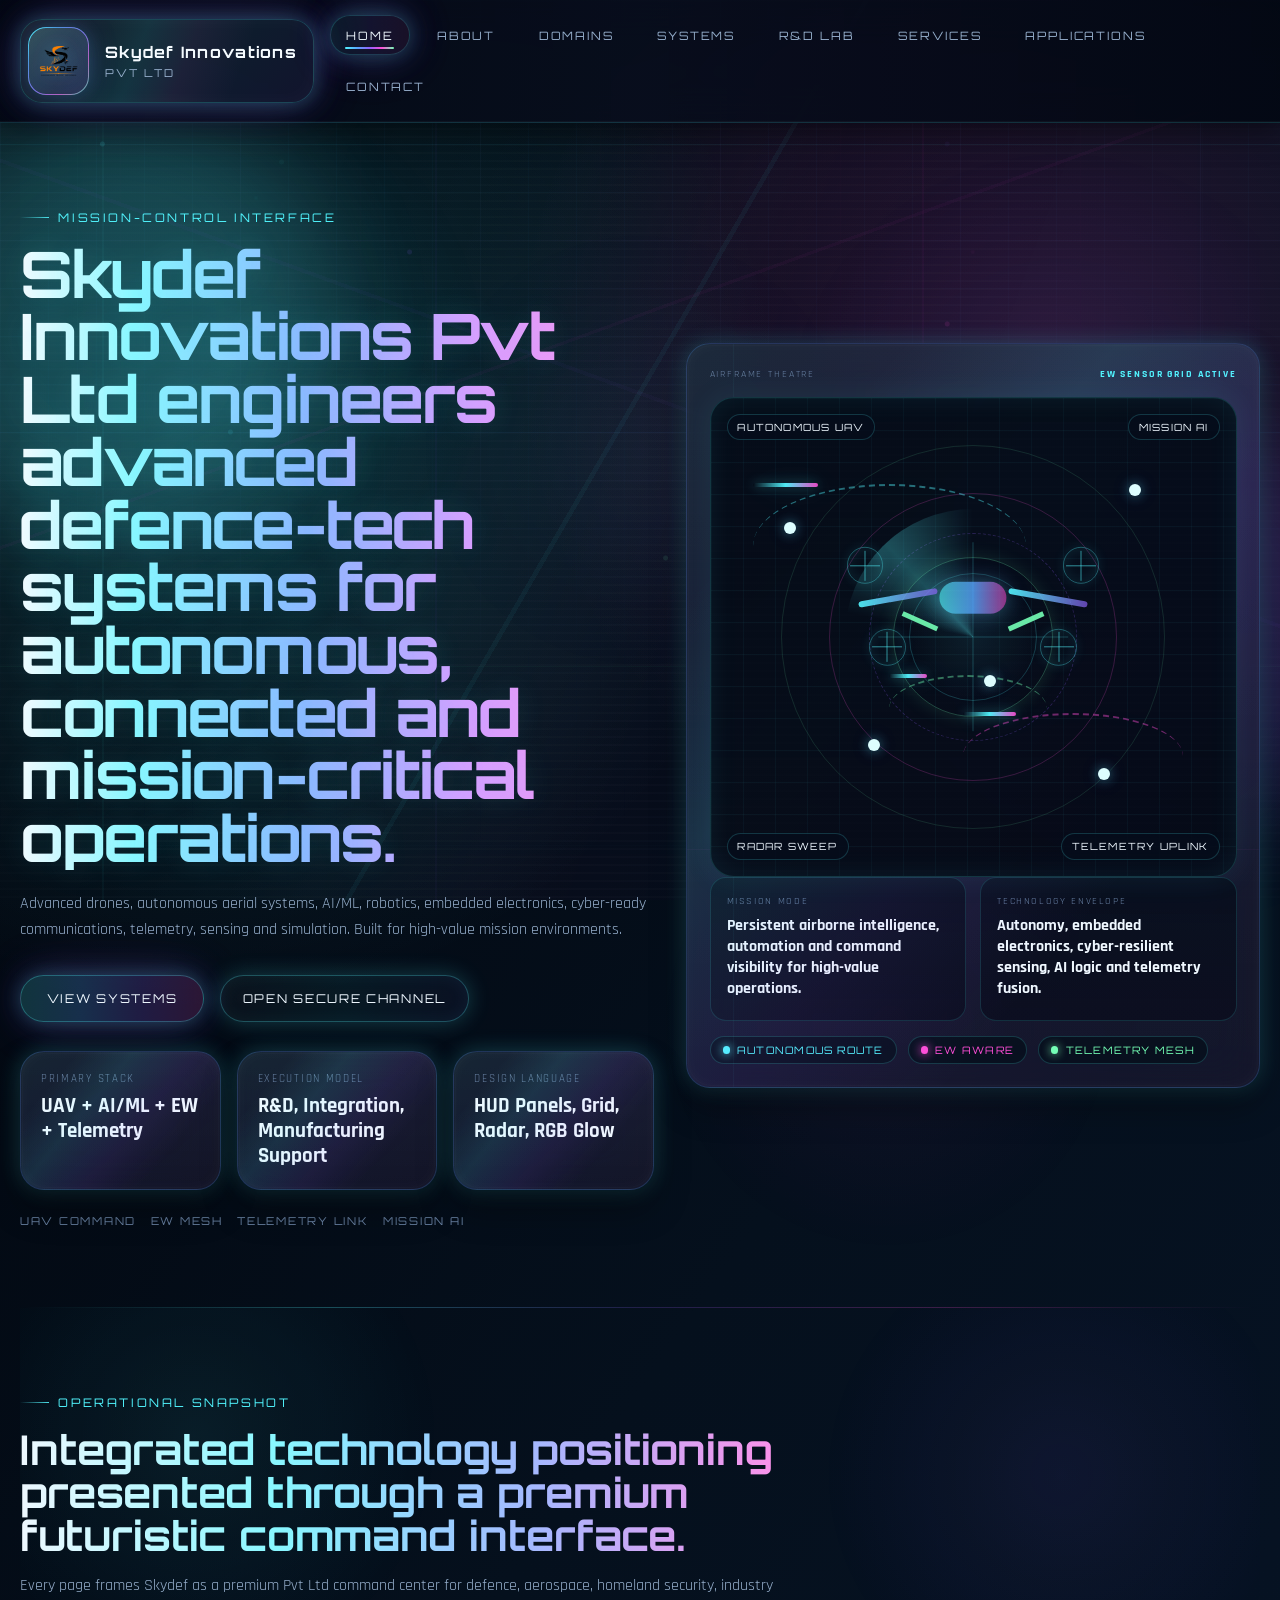
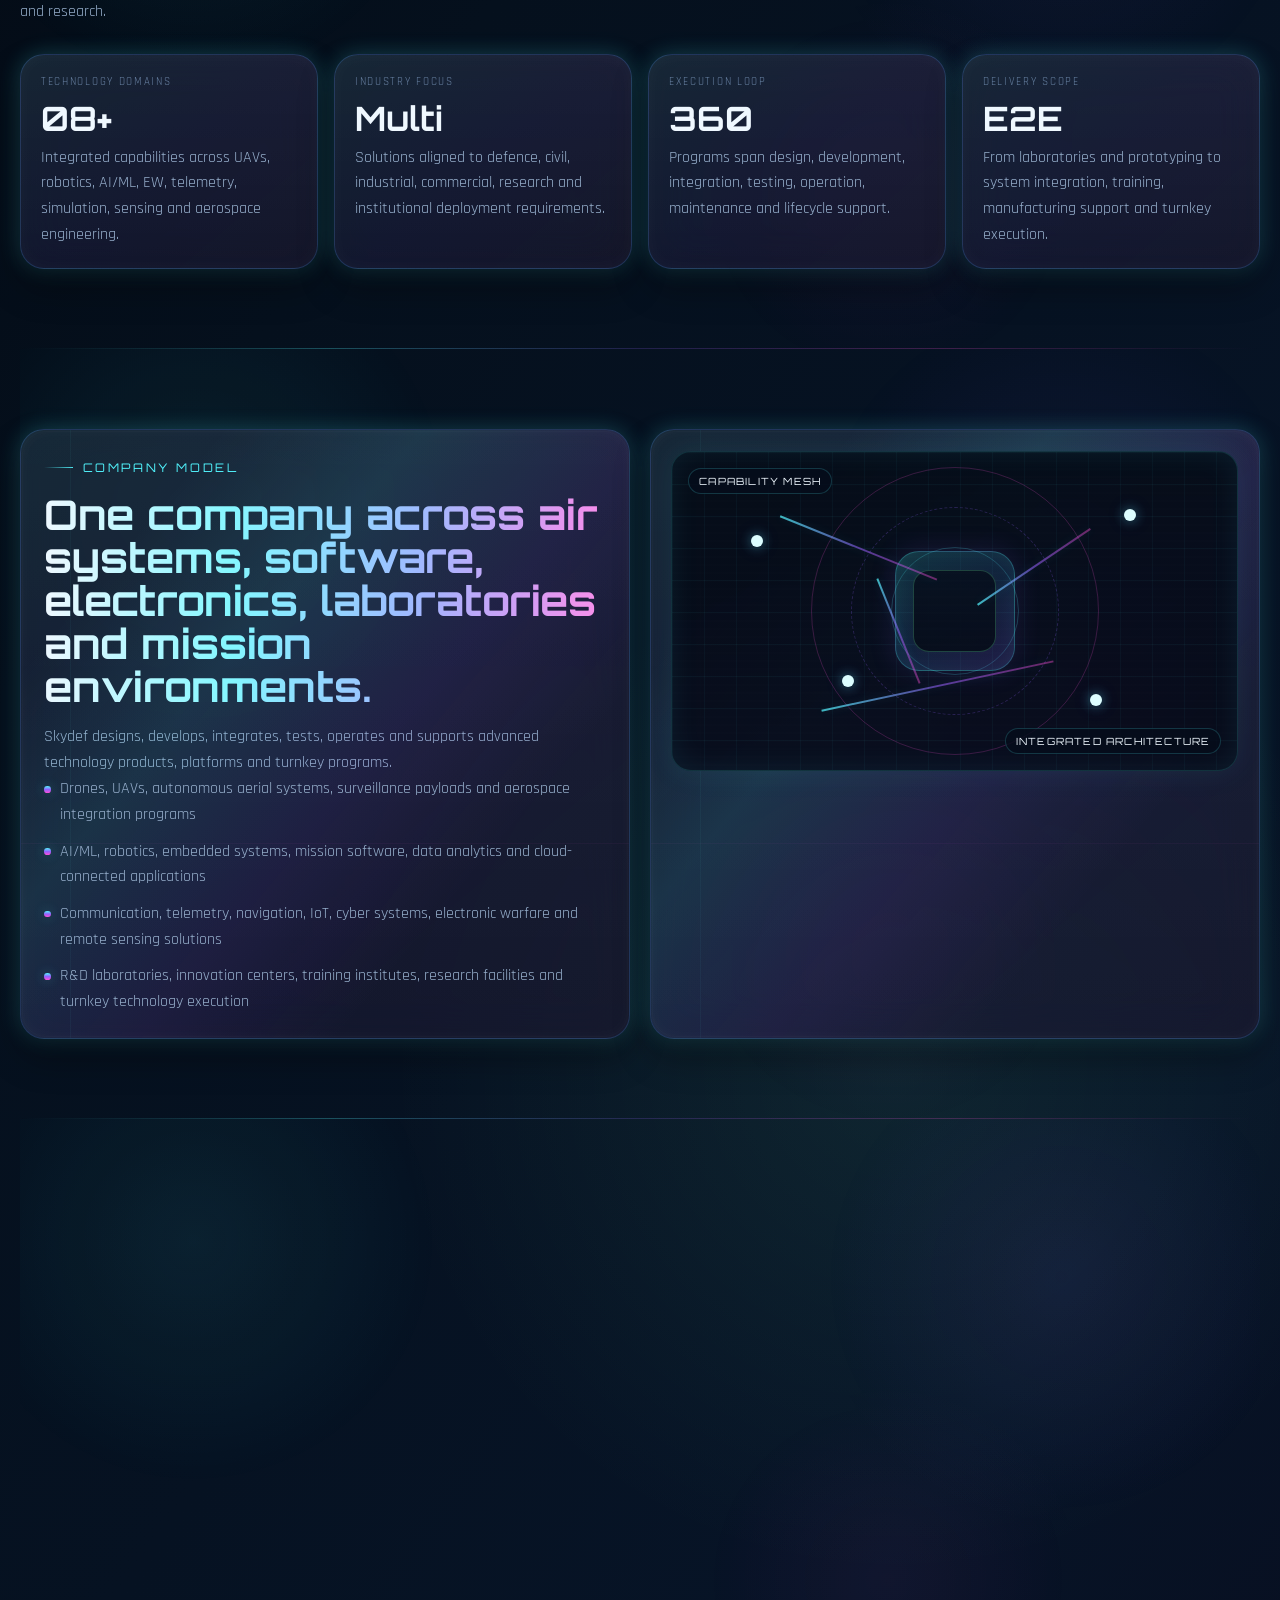
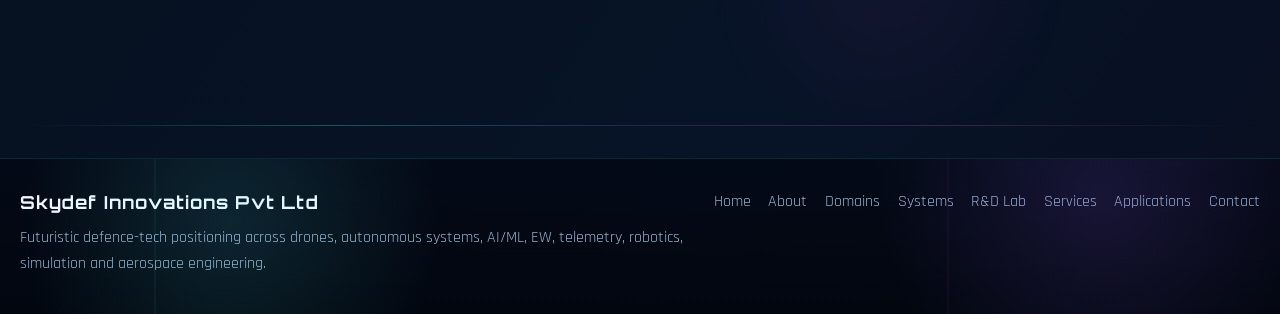
==== index.html @ beb0b312 "Initial Skydef website upload" ====
<!DOCTYPE html>
<html lang="en">
<head>
    <meta charset="UTF-8">
    <meta name="viewport" content="width=device-width, initial-scale=1.0">
    <title>Skydef Innovations Pvt Ltd | Home</title>
    <meta name="description" content="Skydef Innovations Pvt Ltd is a futuristic defence-tech company delivering drones, autonomous systems, robotics, AI/ML, surveillance, telemetry, simulation and turnkey technology solutions.">
    <link rel="preconnect" href="https://fonts.googleapis.com">
    <link rel="preconnect" href="https://fonts.gstatic.com" crossorigin>
    <link href="https://fonts.googleapis.com/css2?family=Orbitron:wght@500;700;800&family=Rajdhani:wght@400;500;600;700&display=swap" rel="stylesheet">
    <link rel="stylesheet" href="css/style.css">
</head>
<body data-page="index.html">
    <div class="page-shell">
        <div class="ambient"></div>
        <div class="grid-overlay"></div>
        <div class="circuit-overlay"></div>
        <div class="hud-overlay"></div>

        <header class="site-header">
            <nav class="navbar">
                <a href="index.html" class="brand">
                    <span class="brand-mark"><img src="assets/images/skydef-logo.png" alt="Skydef Innovations logo" class="brand-logo"></span>
                    <span class="brand-text"><strong>Skydef Innovations</strong><small>Pvt Ltd</small></span>
                </a>
                <button class="menu-toggle" id="menuToggle" aria-label="Toggle navigation"><span></span><span></span><span></span></button>
                <div class="nav-links" id="navLinks">
                    <a href="index.html">Home</a>
                    <a href="about.html">About</a>
                    <a href="domains.html">Domains</a>
                    <a href="systems.html">Systems</a>
                    <a href="rd-lab.html">R&amp;D Lab</a>
                    <a href="services.html">Services</a>
                    <a href="applications.html">Applications</a>
                    <a href="contact.html">Contact</a>
                </div>
            </nav>
        </header>

        <main>
            <section class="section hero">
                <div class="hero-copy reveal">
                    <p class="eyebrow">Mission-Control Interface</p>
                    <h1>Skydef Innovations Pvt Ltd engineers advanced defence-tech systems for autonomous, connected and mission-critical operations.</h1>
                    <p>
                        Advanced drones, autonomous aerial systems, AI/ML, robotics, embedded electronics, cyber-ready
                        communications, telemetry, sensing and simulation. Built for high-value mission environments.
                    </p>
                    <div class="hero-actions">
                        <a href="systems.html" class="btn btn-primary">View Systems</a>
                        <a href="contact.html" class="btn btn-secondary">Open Secure Channel</a>
                    </div>
                    <div class="hero-metrics">
                        <article class="glass-card metric-card reveal">
                            <span>Primary Stack</span>
                            <strong>UAV + AI/ML + EW + Telemetry</strong>
                        </article>
                        <article class="glass-card metric-card reveal">
                            <span>Execution Model</span>
                            <strong>R&amp;D, Integration, Manufacturing Support</strong>
                        </article>
                        <article class="glass-card metric-card reveal">
                            <span>Design Language</span>
                            <strong>HUD Panels, Grid, Radar, RGB Glow</strong>
                        </article>
                    </div>
                    <div class="nav-code">
                        <span>UAV Command</span>
                        <span>EW Mesh</span>
                        <span>Telemetry Link</span>
                        <span>Mission AI</span>
                    </div>
                </div>

                <div class="hero-visual reveal">
                    <div class="hero-console glass-card">
                        <div class="panel-topline">
                            <span>Airframe Theatre</span>
                            <strong data-rotate-text="UAV LINK STABLE|EW SENSOR GRID ACTIVE|AI FLIGHT MODEL LOCKED|TACTICAL TELEMETRY VERIFIED">UAV LINK STABLE</strong>
                        </div>
                        <div class="mission-stage">
                            <span class="visual-tag tag-top-left">Autonomous UAV</span>
                            <span class="visual-tag tag-top-right">Mission AI</span>
                            <span class="visual-tag tag-bottom-left">Radar Sweep</span>
                            <span class="visual-tag tag-bottom-right">Telemetry Uplink</span>
                            <div class="hud-ring ring-1"></div>
                            <div class="hud-ring ring-2"></div>
                            <div class="hud-ring ring-3"></div>
                            <div class="hud-ring ring-4"></div>
                            <div class="radar-sweep"></div>
                            <div class="crosshair"></div>
                            <div class="drone-shell">
                                <span class="drone-core"></span>
                                <span class="drone-wing left"></span>
                                <span class="drone-wing right"></span>
                                <span class="drone-tail left"></span>
                                <span class="drone-tail right"></span>
                                <span class="drone-prop p1"></span>
                                <span class="drone-prop p2"></span>
                                <span class="drone-prop p3"></span>
                                <span class="drone-prop p4"></span>
                            </div>
                            <div class="flight-path path-a"></div>
                            <div class="flight-path path-b"></div>
                            <div class="flight-path path-c"></div>
                            <span class="flight-node node-a"></span>
                            <span class="flight-node node-b"></span>
                            <span class="flight-node node-c"></span>
                            <span class="flight-node node-d"></span>
                            <span class="flight-node node-e"></span>
                        </div>
                        <div class="hero-status-grid">
                            <div class="data-grid two-col">
                                <div class="data-block">
                                    <span>Mission Mode</span>
                                    <strong>Persistent airborne intelligence, automation and command visibility for high-value operations.</strong>
                                </div>
                                <div class="data-block">
                                    <span>Technology Envelope</span>
                                    <strong>Autonomy, embedded electronics, cyber-resilient sensing, AI logic and telemetry fusion.</strong>
                                </div>
                            </div>
                            <div class="chip-row">
                                <span class="status-chip cyan">Autonomous route</span>
                                <span class="status-chip magenta">EW aware</span>
                                <span class="status-chip green">Telemetry mesh</span>
                            </div>
                        </div>
                    </div>
                </div>
            </section>

            <section class="section">
                <div class="section-heading reveal">
                    <p class="section-kicker">Operational Snapshot</p>
                    <h2>Integrated technology positioning presented through a premium futuristic command interface.</h2>
                    <p>Every page frames Skydef as a premium Pvt Ltd command center for defence, aerospace, homeland security, industry and research.</p>
                </div>
                <div class="stats-grid">
                    <article class="stat-panel reveal">
                        <span class="stat-label">Technology Domains</span>
                        <strong class="stat-number">08+</strong>
                        <p>Integrated capabilities across UAVs, robotics, AI/ML, EW, telemetry, simulation, sensing and aerospace engineering.</p>
                    </article>
                    <article class="stat-panel reveal">
                        <span class="stat-label">Industry Focus</span>
                        <strong class="stat-number">Multi</strong>
                        <p>Solutions aligned to defence, civil, industrial, commercial, research and institutional deployment requirements.</p>
                    </article>
                    <article class="stat-panel reveal">
                        <span class="stat-label">Execution Loop</span>
                        <strong class="stat-number">360</strong>
                        <p>Programs span design, development, integration, testing, operation, maintenance and lifecycle support.</p>
                    </article>
                    <article class="stat-panel reveal">
                        <span class="stat-label">Delivery Scope</span>
                        <strong class="stat-number">E2E</strong>
                        <p>From laboratories and prototyping to system integration, training, manufacturing support and turnkey execution.</p>
                    </article>
                </div>
            </section>

            <section class="section">
                <div class="section-split">
                    <article class="glass-card card-pad reveal">
                        <p class="section-kicker">Company Model</p>
                        <h2>One company across air systems, software, electronics, laboratories and mission environments.</h2>
                        <p>Skydef designs, develops, integrates, tests, operates and supports advanced technology products, platforms and turnkey programs.</p>
                        <ul class="list">
                            <li>Drones, UAVs, autonomous aerial systems, surveillance payloads and aerospace integration programs</li>
                            <li>AI/ML, robotics, embedded systems, mission software, data analytics and cloud-connected applications</li>
                            <li>Communication, telemetry, navigation, IoT, cyber systems, electronic warfare and remote sensing solutions</li>
                            <li>R&amp;D laboratories, innovation centers, training institutes, research facilities and turnkey technology execution</li>
                        </ul>
                    </article>
                    <article class="visual-panel reveal">
                        <div class="visual-frame about-stage">
                            <span class="visual-tag tag-top-left">Capability Mesh</span>
                            <span class="visual-tag tag-bottom-right">Integrated Architecture</span>
                            <div class="about-network capability-rings">
                                <div class="hud-ring ring-1"></div>
                                <div class="hud-ring ring-2"></div>
                                <div class="hud-ring ring-3"></div>
                                <div class="center-core"></div>
                                <span class="diagram-node node-a"></span>
                                <span class="diagram-node node-b"></span>
                                <span class="diagram-node node-c"></span>
                                <span class="diagram-node node-d"></span>
                                <div class="diagram-line line-a"></div>
                                <div class="diagram-line line-b"></div>
                                <div class="diagram-line line-c"></div>
                                <div class="diagram-line line-d"></div>
                            </div>
                        </div>
                    </article>
                </div>
            </section>

            <section class="section">
                <div class="section-heading reveal">
                    <p class="section-kicker">Fast Access</p>
                    <h2>Navigate the Skydef capability stack.</h2>
                </div>
                <div class="panel-grid four-col">
                    <article class="glass-card mini-panel reveal">
                        <div class="domain-icon"></div>
                        <span class="card-kicker">01</span>
                        <h3>About</h3>
                        <p>Corporate profile, mission architecture and business scope.</p>
                        <a href="about.html" class="btn btn-ghost">Open Page</a>
                    </article>
                    <article class="glass-card mini-panel reveal">
                        <div class="domain-icon"></div>
                        <span class="card-kicker">02</span>
                        <h3>Domains</h3>
                        <p>Technology sectors across UAVs, AI/ML, EW, telemetry, sensing and simulation.</p>
                        <a href="domains.html" class="btn btn-ghost">Open Page</a>
                    </article>
                    <article class="glass-card mini-panel reveal">
                        <div class="domain-icon"></div>
                        <span class="card-kicker">03</span>
                        <h3>Systems</h3>
                        <p>Integrated systems spanning UAVs, autonomy, EW, simulation and communications.</p>
                        <a href="systems.html" class="btn btn-ghost">Open Page</a>
                    </article>
                    <article class="glass-card mini-panel reveal">
                        <div class="domain-icon"></div>
                        <span class="card-kicker">04</span>
                        <h3>Contact</h3>
                        <p>Professional contact channel for programs, partnerships and technical enquiries.</p>
                        <a href="contact.html" class="btn btn-ghost">Open Page</a>
                    </article>
                </div>
            </section>
        </main>

        <footer class="site-footer">
            <div class="footer-shell">
                <div>
                    <h3>Skydef Innovations Pvt Ltd</h3>
                    <p>Futuristic defence-tech positioning across drones, autonomous systems, AI/ML, EW, telemetry, robotics, simulation and aerospace engineering.</p>
                </div>
                <div class="footer-links">
                    <a href="index.html">Home</a>
                    <a href="about.html">About</a>
                    <a href="domains.html">Domains</a>
                    <a href="systems.html">Systems</a>
                    <a href="rd-lab.html">R&amp;D Lab</a>
                    <a href="services.html">Services</a>
                    <a href="applications.html">Applications</a>
                    <a href="contact.html">Contact</a>
                </div>
            </div>
        </footer>
    </div>
    <script src="js/script.js"></script>
</body>
</html>
---- css/style.css ----
:root {
    --bg-0: #02050d;
    --bg-1: #07111f;
    --bg-2: #0d1630;
    --panel: rgba(8, 16, 31, 0.68);
    --panel-strong: rgba(5, 11, 24, 0.84);
    --panel-glass: rgba(14, 26, 48, 0.5);
    --line: rgba(93, 178, 255, 0.2);
    --line-strong: rgba(93, 178, 255, 0.4);
    --text: #eff8ff;
    --text-soft: #96afcc;
    --text-dim: #6881a2;
    --cyan: #52f6ff;
    --blue: #58a6ff;
    --purple: #9362ff;
    --magenta: #ff4fd8;
    --green: #74ffb6;
    --warning: #d7ff6f;
    --glow-cyan: 0 0 22px rgba(82, 246, 255, 0.22);
    --glow-magenta: 0 0 22px rgba(255, 79, 216, 0.18);
    --glow-rgb: 0 0 18px rgba(82, 246, 255, 0.18), 0 0 34px rgba(88, 166, 255, 0.14), 0 0 46px rgba(147, 98, 255, 0.12), 0 0 62px rgba(255, 79, 216, 0.1);
    --radius-xl: 32px;
    --radius-lg: 24px;
    --radius-md: 18px;
    --radius-sm: 12px;
    --container: 1240px;
}

* {
    box-sizing: border-box;
    margin: 0;
    padding: 0;
}

html {
    scroll-behavior: smooth;
}

body {
    min-height: 100vh;
    overflow-x: hidden;
    color: var(--text);
    font-family: "Rajdhani", sans-serif;
    background:
        radial-gradient(circle at 15% 12%, rgba(82, 246, 255, 0.16), transparent 18%),
        radial-gradient(circle at 82% 10%, rgba(255, 79, 216, 0.14), transparent 16%),
        radial-gradient(circle at 70% 76%, rgba(116, 255, 182, 0.08), transparent 18%),
        linear-gradient(125deg, #01040b 0%, #05101d 24%, #071427 46%, #090a1b 63%, #061120 80%, #01040b 100%);
    background-size: 100% 100%, 100% 100%, 100% 100%, 180% 180%;
    animation: bodyShift 22s ease-in-out infinite;
    opacity: 0;
    transition: opacity 0.6s ease, filter 0.45s ease;
}

body.page-ready {
    opacity: 1;
}

body.page-leaving {
    opacity: 0;
    filter: saturate(1.2) blur(2px);
}

body::before,
body::after {
    content: "";
    position: fixed;
    inset: 0;
    pointer-events: none;
}

body::before {
    z-index: -4;
    opacity: 0.34;
    background:
        linear-gradient(rgba(84, 178, 255, 0.12) 1px, transparent 1px),
        linear-gradient(90deg, rgba(84, 178, 255, 0.12) 1px, transparent 1px),
        linear-gradient(rgba(255, 79, 216, 0.05) 1px, transparent 1px),
        linear-gradient(90deg, rgba(255, 79, 216, 0.05) 1px, transparent 1px);
    background-size: 48px 48px, 48px 48px, 120px 120px, 120px 120px;
    mask-image: linear-gradient(180deg, rgba(0, 0, 0, 0.9), transparent 100%);
    animation: gridDrift 18s linear infinite;
}

body::after {
    z-index: -3;
    opacity: 0.45;
    background:
        repeating-linear-gradient(180deg, rgba(255, 255, 255, 0.03) 0 2px, transparent 2px 8px),
        linear-gradient(110deg, transparent 22%, rgba(82, 246, 255, 0.06) 40%, transparent 56%),
        linear-gradient(290deg, transparent 26%, rgba(255, 79, 216, 0.06) 50%, transparent 66%);
    animation: scanlineDrift 10s linear infinite, shimmerSweep 14s linear infinite;
}

img {
    display: block;
    max-width: 100%;
}

a {
    color: inherit;
    text-decoration: none;
}

ul {
    list-style: none;
}

.page-shell {
    position: relative;
    isolation: isolate;
}

.ambient,
.grid-overlay,
.circuit-overlay,
.hud-overlay,
.particle-field,
.page-transition,
.cinematic-loader {
    position: fixed;
    inset: 0;
    pointer-events: none;
}

.ambient {
    z-index: -2;
}

.ambient::before,
.ambient::after {
    content: "";
    position: absolute;
    border-radius: 50%;
    filter: blur(52px);
    opacity: 0.24;
}

.ambient::before {
    width: 28rem;
    height: 28rem;
    left: -7rem;
    top: 6rem;
    background: rgba(82, 246, 255, 0.7);
    animation: floatOrb 12s ease-in-out infinite;
}

.ambient::after {
    width: 26rem;
    height: 26rem;
    right: -6rem;
    bottom: 4rem;
    background: rgba(147, 98, 255, 0.65);
    animation: floatOrb 14s ease-in-out infinite reverse;
}

.grid-overlay {
    z-index: -1;
    opacity: 0.22;
    background:
        radial-gradient(circle at 22% 18%, rgba(82, 246, 255, 0.2) 0 2px, transparent 3px),
        radial-gradient(circle at 74% 16%, rgba(147, 98, 255, 0.24) 0 2px, transparent 3px),
        radial-gradient(circle at 56% 68%, rgba(116, 255, 182, 0.16) 0 2px, transparent 3px);
}

.circuit-overlay {
    z-index: -1;
    opacity: 0.48;
    background:
        linear-gradient(90deg, transparent 0 8%, rgba(82, 246, 255, 0.08) 8% 8.15%, transparent 8.15% 100%),
        linear-gradient(90deg, transparent 0 34%, rgba(147, 98, 255, 0.08) 34% 34.15%, transparent 34.15% 100%),
        linear-gradient(90deg, transparent 0 72%, rgba(255, 79, 216, 0.08) 72% 72.15%, transparent 72.15% 100%),
        linear-gradient(180deg, transparent 0 16%, rgba(82, 246, 255, 0.08) 16% 16.15%, transparent 16.15% 100%),
        linear-gradient(180deg, transparent 0 48%, rgba(88, 166, 255, 0.08) 48% 48.15%, transparent 48.15% 100%),
        linear-gradient(180deg, transparent 0 74%, rgba(116, 255, 182, 0.08) 74% 74.15%, transparent 74.15% 100%);
}

.circuit-overlay::before,
.circuit-overlay::after {
    content: "";
    position: absolute;
    inset: 0;
}

.circuit-overlay::before {
    background:
        radial-gradient(circle at 8% 16%, rgba(82, 246, 255, 0.28) 0 2px, transparent 3px),
        radial-gradient(circle at 18% 48%, rgba(82, 246, 255, 0.22) 0 2px, transparent 3px),
        radial-gradient(circle at 32% 28%, rgba(147, 98, 255, 0.24) 0 2px, transparent 3px),
        radial-gradient(circle at 52% 62%, rgba(116, 255, 182, 0.2) 0 2px, transparent 3px),
        radial-gradient(circle at 74% 36%, rgba(255, 79, 216, 0.24) 0 2px, transparent 3px),
        radial-gradient(circle at 84% 68%, rgba(82, 246, 255, 0.2) 0 2px, transparent 3px);
    animation: pcbPulse 8s ease-in-out infinite;
}

.circuit-overlay::after {
    background:
        linear-gradient(120deg, transparent 0 48%, rgba(82, 246, 255, 0.1) 48% 48.3%, transparent 48.3% 100%),
        linear-gradient(20deg, transparent 0 54%, rgba(147, 98, 255, 0.08) 54% 54.3%, transparent 54.3% 100%),
        linear-gradient(160deg, transparent 0 40%, rgba(255, 79, 216, 0.08) 40% 40.25%, transparent 40.25% 100%);
    animation: pcbSweep 16s linear infinite;
}

.hud-overlay {
    z-index: -1;
    opacity: 0.26;
    background:
        radial-gradient(circle at center, rgba(82, 246, 255, 0.08), transparent 20%),
        radial-gradient(circle at center, rgba(147, 98, 255, 0.07), transparent 34%);
}

.hud-overlay::before,
.hud-overlay::after {
    content: "";
    position: absolute;
    inset: 0;
}

.hud-overlay::before {
    background:
        radial-gradient(circle at 20% 22%, rgba(82, 246, 255, 0.12) 0 1px, transparent 3px),
        radial-gradient(circle at 76% 28%, rgba(255, 79, 216, 0.14) 0 1px, transparent 3px),
        radial-gradient(circle at 58% 78%, rgba(116, 255, 182, 0.12) 0 1px, transparent 3px);
    animation: hudFloat 14s ease-in-out infinite;
}

.hud-overlay::after {
    inset: 6%;
    border: 1px solid rgba(82, 246, 255, 0.06);
    border-radius: 40px;
    box-shadow: inset 0 0 40px rgba(82, 246, 255, 0.04), 0 0 60px rgba(82, 246, 255, 0.04);
    animation: hudPulse 8s ease-in-out infinite;
}

.particle-field {
    z-index: -1;
    overflow: hidden;
}

.particle-field span {
    position: absolute;
    left: var(--x);
    bottom: -6vh;
    width: var(--size);
    height: var(--size);
    border-radius: 50%;
    background: radial-gradient(circle, rgba(239, 248, 255, 0.95), rgba(82, 246, 255, 0.75) 50%, rgba(82, 246, 255, 0));
    box-shadow: 0 0 14px rgba(82, 246, 255, 0.2), 0 0 24px rgba(147, 98, 255, 0.14);
    opacity: 0.5;
    animation: particleRise var(--duration) linear infinite;
    animation-delay: var(--delay);
}

.page-transition {
    z-index: 110;
    opacity: 0;
    background:
        radial-gradient(circle at center, rgba(82, 246, 255, 0.14), transparent 18%),
        linear-gradient(135deg, rgba(1, 4, 11, 0.1), rgba(4, 12, 24, 0.1));
    transition: opacity 0.45s ease;
}

body.page-leaving .page-transition {
    opacity: 1;
}

.cinematic-loader {
    z-index: 120;
    display: grid;
    place-items: center;
    background:
        radial-gradient(circle at center, rgba(82, 246, 255, 0.09), transparent 18%),
        linear-gradient(180deg, rgba(1, 4, 11, 0.98), rgba(3, 8, 19, 0.98));
    transition: opacity 0.7s ease, visibility 0.7s ease;
}

.loader-hidden {
    opacity: 0;
    visibility: hidden;
}

.loader-core {
    position: relative;
    display: grid;
    gap: 1rem;
    width: min(92vw, 34rem);
    padding: 2.4rem;
    text-align: center;
    border: 1px solid rgba(82, 246, 255, 0.18);
    border-radius: 28px;
    background:
        linear-gradient(180deg, rgba(255, 255, 255, 0.05), rgba(255, 255, 255, 0.015)),
        linear-gradient(135deg, rgba(82, 246, 255, 0.08), rgba(147, 98, 255, 0.08), rgba(255, 79, 216, 0.06)),
        rgba(7, 14, 28, 0.9);
    box-shadow: 0 20px 60px rgba(0, 0, 0, 0.55), var(--glow-rgb);
    overflow: hidden;
}

.loader-core::before {
    content: "";
    position: absolute;
    inset: 0;
    background:
        repeating-linear-gradient(180deg, rgba(255, 255, 255, 0.03) 0 2px, transparent 2px 7px),
        linear-gradient(110deg, transparent 22%, rgba(82, 246, 255, 0.12) 44%, transparent 66%);
    animation: loaderSweep 3s linear infinite;
}

.loader-rings {
    position: relative;
    width: 11rem;
    height: 11rem;
    margin: 0 auto;
}

.loader-rings span {
    position: absolute;
    inset: 50%;
    border-radius: 50%;
    border: 1px solid rgba(82, 246, 255, 0.24);
    transform: translate(-50%, -50%);
}

.loader-rings span:nth-child(1) {
    width: 4rem;
    height: 4rem;
    box-shadow: 0 0 20px rgba(82, 246, 255, 0.22);
    animation: pulseScale 2.8s ease-in-out infinite;
}

.loader-rings span:nth-child(2) {
    width: 7rem;
    height: 7rem;
    border-style: dashed;
    border-color: rgba(147, 98, 255, 0.26);
    animation: spinLoader 6s linear infinite;
}

.loader-rings span:nth-child(3) {
    width: 10rem;
    height: 10rem;
    border-color: rgba(255, 79, 216, 0.24);
    animation: spinLoaderReverse 9s linear infinite;
}

.loader-drone-path {
    height: 2px;
    width: 100%;
    border-radius: 999px;
    background:
        linear-gradient(90deg, rgba(82, 246, 255, 0), rgba(82, 246, 255, 0.85), rgba(147, 98, 255, 0.85), rgba(255, 79, 216, 0.85), rgba(82, 246, 255, 0));
    background-size: 220% 100%;
    box-shadow: 0 0 14px rgba(82, 246, 255, 0.2);
    animation: loaderPath 2.4s linear infinite;
}

.loader-label {
    color: var(--text-dim);
    font-size: 0.82rem;
    letter-spacing: 0.24em;
    text-transform: uppercase;
}

.loader-title {
    font-family: "Orbitron", sans-serif;
    font-size: clamp(1.4rem, 3vw, 2.2rem);
    letter-spacing: 0.08em;
    text-transform: uppercase;
    color: #f5fbff;
    text-shadow: 0 0 18px rgba(82, 246, 255, 0.14);
}

.loader-status {
    display: flex;
    justify-content: center;
    flex-wrap: wrap;
    gap: 0.7rem;
}

.loader-status span {
    padding: 0.45rem 0.7rem;
    border-radius: 999px;
    border: 1px solid rgba(82, 246, 255, 0.16);
    background: rgba(6, 14, 27, 0.7);
    color: var(--text-soft);
    font-family: "Orbitron", sans-serif;
    font-size: 0.62rem;
    letter-spacing: 0.14em;
}

.site-header {
    position: sticky;
    top: 0;
    z-index: 50;
    border-bottom: 1px solid rgba(82, 246, 255, 0.16);
    backdrop-filter: blur(22px) saturate(1.15);
    background:
        linear-gradient(90deg, rgba(3, 8, 19, 0.92), rgba(8, 13, 28, 0.88), rgba(3, 8, 19, 0.92));
    box-shadow: 0 10px 28px rgba(0, 0, 0, 0.38), inset 0 -1px 0 rgba(255, 255, 255, 0.03);
}

.navbar,
.section,
.footer-shell {
    width: min(calc(100% - 2rem), var(--container));
    margin: 0 auto;
}

.navbar {
    display: flex;
    align-items: center;
    justify-content: space-between;
    gap: 1rem;
    padding: 0.95rem 0;
}

.brand {
    display: inline-flex;
    align-items: center;
    gap: 1rem;
    padding: 0.45rem 1rem 0.45rem 0.45rem;
    border-radius: 22px;
    border: 1px solid rgba(82, 246, 255, 0.2);
    background:
        linear-gradient(135deg, rgba(255, 255, 255, 0.06), rgba(82, 246, 255, 0.08), rgba(147, 98, 255, 0.08)),
        rgba(7, 16, 31, 0.72);
    box-shadow: inset 0 0 22px rgba(255, 255, 255, 0.03), var(--glow-rgb);
    position: relative;
    overflow: hidden;
}

.brand::before {
    content: "";
    position: absolute;
    inset: 0;
    background: linear-gradient(110deg, transparent 18%, rgba(82, 246, 255, 0.12) 40%, rgba(255, 79, 216, 0.08) 56%, transparent 74%);
    opacity: 0.8;
}

.brand-mark {
    width: 4.25rem;
    height: 4.25rem;
    padding: 0.42rem;
    border-radius: 18px;
    border: 1px solid rgba(82, 246, 255, 0.35);
    background:
        linear-gradient(145deg, rgba(255, 255, 255, 0.1), rgba(255, 255, 255, 0.02)),
        linear-gradient(135deg, rgba(82, 246, 255, 0.16), rgba(88, 166, 255, 0.16), rgba(147, 98, 255, 0.16));
    box-shadow: 0 0 18px rgba(82, 246, 255, 0.18), 0 0 32px rgba(147, 98, 255, 0.16);
    position: relative;
    z-index: 1;
}

.brand-mark::before {
    content: "";
    position: absolute;
    inset: -1px;
    border-radius: inherit;
    padding: 1px;
    background: linear-gradient(130deg, rgba(82, 246, 255, 0.95), rgba(88, 166, 255, 0.7), rgba(147, 98, 255, 0.8), rgba(255, 79, 216, 0.62), rgba(116, 255, 182, 0.52));
    -webkit-mask: linear-gradient(#fff 0 0) content-box, linear-gradient(#fff 0 0);
    -webkit-mask-composite: xor;
    mask-composite: exclude;
    animation: hueSpin 6s linear infinite;
}

.brand-logo {
    width: 100%;
    height: 100%;
    object-fit: contain;
    position: relative;
    z-index: 1;
    filter:
        brightness(1.4)
        contrast(1.25)
        saturate(1.1)
        drop-shadow(0 0 8px rgba(82, 246, 255, 0.3))
        drop-shadow(0 0 16px rgba(147, 98, 255, 0.18));
}

.brand-text {
    display: flex;
    flex-direction: column;
    gap: 0.22rem;
    position: relative;
    z-index: 1;
}

.brand-text strong,
.brand-text small,
.eyebrow,
.section-kicker,
.nav-links a,
.nav-code,
.btn,
h1,
h2,
h3,
.panel-label,
.stat-number,
.form-label {
    font-family: "Orbitron", sans-serif;
}

.brand-text strong {
    font-size: 0.98rem;
    letter-spacing: 0.08em;
    color: #f5fbff;
    white-space: nowrap;
}

.brand-text small {
    color: var(--text-soft);
    font-size: 0.68rem;
    text-transform: uppercase;
    letter-spacing: 0.18em;
}

.nav-links {
    display: flex;
    align-items: center;
    gap: 0.7rem;
    flex-wrap: wrap;
}

.nav-links a {
    position: relative;
    padding: 0.72rem 0.95rem;
    border-radius: 999px;
    color: var(--text-soft);
    font-size: 0.72rem;
    text-transform: uppercase;
    letter-spacing: 0.16em;
    border: 1px solid transparent;
    background: transparent;
    transition: 0.25s ease;
}

.nav-links a:hover,
.nav-links a.active {
    color: var(--text);
    border-color: rgba(82, 246, 255, 0.18);
    background: linear-gradient(90deg, rgba(82, 246, 255, 0.08), rgba(147, 98, 255, 0.1), rgba(255, 79, 216, 0.08));
    box-shadow: var(--glow-rgb);
}

.nav-links a::after {
    content: "";
    position: absolute;
    left: 0.9rem;
    right: 0.9rem;
    bottom: 0.34rem;
    height: 2px;
    border-radius: 999px;
    background: linear-gradient(90deg, var(--cyan), var(--blue), var(--purple), var(--magenta), var(--green));
    transform: scaleX(0);
    transition: transform 0.25s ease;
}

.nav-links a:hover::after,
.nav-links a.active::after {
    transform: scaleX(1);
}

.menu-toggle {
    display: none;
    width: 3rem;
    height: 3rem;
    border: 1px solid rgba(82, 246, 255, 0.2);
    border-radius: 14px;
    background: rgba(5, 12, 24, 0.9);
    cursor: pointer;
}

.menu-toggle span {
    display: block;
    width: 1.3rem;
    height: 2px;
    margin: 0.3rem auto;
    background: var(--text);
}

main {
    position: relative;
}

.section {
    position: relative;
    padding: 5rem 0;
}

.section::before {
    content: "";
    position: absolute;
    inset: 0;
    pointer-events: none;
    background:
        radial-gradient(circle at 14% 20%, rgba(82, 246, 255, 0.08), transparent 22%),
        radial-gradient(circle at 84% 26%, rgba(147, 98, 255, 0.08), transparent 22%),
        radial-gradient(circle at 70% 76%, rgba(255, 79, 216, 0.05), transparent 20%);
    opacity: 0.9;
}

.section::after {
    content: "";
    position: absolute;
    left: 0;
    right: 0;
    bottom: 0;
    height: 1px;
    background: linear-gradient(90deg, transparent, rgba(82, 246, 255, 0.28), rgba(147, 98, 255, 0.2), rgba(255, 79, 216, 0.22), transparent);
}

.section-heading {
    margin-bottom: 1.8rem;
    max-width: 48rem;
}

.section-kicker,
.eyebrow {
    display: inline-flex;
    align-items: center;
    gap: 0.6rem;
    margin-bottom: 1rem;
    color: var(--cyan);
    font-size: 0.74rem;
    text-transform: uppercase;
    letter-spacing: 0.22em;
}

.section-kicker::before,
.eyebrow::before {
    content: "";
    width: 1.8rem;
    height: 1px;
    background: linear-gradient(90deg, rgba(82, 246, 255, 0), rgba(82, 246, 255, 0.9));
}

h1 {
    font-size: clamp(3rem, 5vw, 5.6rem);
    line-height: 0.98;
    letter-spacing: -0.03em;
    margin-bottom: 1.3rem;
    background: linear-gradient(90deg, #f6fbff 0%, #8bf7ff 18%, #8eb7ff 45%, #db9cff 72%, #ff93eb 100%);
    -webkit-background-clip: text;
    background-clip: text;
    color: transparent;
    text-shadow: 0 0 30px rgba(82, 246, 255, 0.12);
}

h2 {
    font-size: clamp(2rem, 3.2vw, 3.15rem);
    line-height: 1.05;
    margin-bottom: 1rem;
    background: linear-gradient(90deg, #eef8ff, #88f7ff, #a4b9ff, #ff90e9);
    -webkit-background-clip: text;
    background-clip: text;
    color: transparent;
}

h3 {
    font-size: 1.12rem;
    letter-spacing: 0.06em;
    margin-bottom: 0.8rem;
}

p {
    color: var(--text-soft);
    font-size: 1rem;
    line-height: 1.62;
}

.hero {
    min-height: calc(100vh - 80px);
    display: grid;
    grid-template-columns: 1.05fr 0.95fr;
    gap: 2rem;
    align-items: center;
}

.hero-page {
    min-height: auto;
    padding-top: 4.5rem;
    padding-bottom: 2.8rem;
}

.hero-copy {
    position: relative;
    z-index: 1;
}

.hero-copy p {
    max-width: 44rem;
}

.hero-actions {
    display: flex;
    flex-wrap: wrap;
    gap: 1rem;
    margin: 2rem 0 1.8rem;
}

.btn {
    display: inline-flex;
    align-items: center;
    justify-content: center;
    min-width: 11.5rem;
    padding: 0.95rem 1.35rem;
    border-radius: 999px;
    border: 1px solid rgba(82, 246, 255, 0.28);
    font-size: 0.76rem;
    letter-spacing: 0.14em;
    text-transform: uppercase;
    position: relative;
    overflow: hidden;
    transition: transform 0.25s ease, box-shadow 0.25s ease, border-color 0.25s ease, filter 0.25s ease;
}

.btn::before {
    content: "";
    position: absolute;
    inset: 0;
    background: linear-gradient(110deg, transparent 20%, rgba(255, 255, 255, 0.16) 48%, transparent 72%);
    transform: translateX(-140%);
    transition: transform 0.55s ease;
}

.btn:hover {
    transform: translateY(-3px) scale(1.01);
    filter: brightness(1.08);
    box-shadow: 0 0 0 1px rgba(82, 246, 255, 0.16), 0 0 22px rgba(82, 246, 255, 0.16), 0 0 42px rgba(147, 98, 255, 0.12);
}

.btn:hover::before {
    transform: translateX(140%);
}

.btn-primary {
    background: linear-gradient(90deg, rgba(82, 246, 255, 0.18), rgba(88, 166, 255, 0.24), rgba(147, 98, 255, 0.2), rgba(255, 79, 216, 0.16));
    box-shadow: var(--glow-rgb);
}

.btn-secondary {
    background: linear-gradient(90deg, rgba(255, 255, 255, 0.03), rgba(82, 246, 255, 0.06), rgba(147, 98, 255, 0.05));
    box-shadow: inset 0 0 18px rgba(82, 246, 255, 0.06), var(--glow-cyan);
}

.btn-ghost {
    min-width: auto;
    padding-inline: 1.1rem;
    background: rgba(8, 17, 31, 0.7);
}

.nav-code {
    display: flex;
    flex-wrap: wrap;
    gap: 0.9rem;
    margin-top: 1.5rem;
    color: var(--text-dim);
    font-size: 0.68rem;
    text-transform: uppercase;
    letter-spacing: 0.16em;
}

.hero-metrics,
.stats-grid,
.panel-grid,
.icon-grid,
.applications-grid,
.contact-grid,
.stack-grid {
    display: grid;
    gap: 1rem;
}

.hero-metrics {
    grid-template-columns: repeat(3, minmax(0, 1fr));
}

.stats-grid {
    grid-template-columns: repeat(4, minmax(0, 1fr));
}

.panel-grid.two-col {
    grid-template-columns: repeat(2, minmax(0, 1fr));
}

.panel-grid.three-col {
    grid-template-columns: repeat(3, minmax(0, 1fr));
}

.panel-grid.four-col,
.applications-grid {
    grid-template-columns: repeat(4, minmax(0, 1fr));
}

.stack-grid {
    grid-template-columns: 1fr;
}

.glass-card,
.hud-panel,
.stat-panel,
.feature-panel,
.timeline-panel,
.visual-panel,
.contact-form,
.contact-card {
    position: relative;
    overflow: hidden;
    border-radius: var(--radius-lg);
    border: 1px solid rgba(88, 166, 255, 0.22);
    background:
        linear-gradient(180deg, rgba(255, 255, 255, 0.05), rgba(255, 255, 255, 0.015)),
        linear-gradient(140deg, rgba(82, 246, 255, 0.06), rgba(147, 98, 255, 0.06), rgba(255, 79, 216, 0.04)),
        var(--panel);
    backdrop-filter: blur(22px) saturate(1.2);
    box-shadow: inset 0 0 18px rgba(255, 255, 255, 0.03), 0 18px 34px rgba(0, 0, 0, 0.34), var(--glow-cyan);
    transition: transform 0.35s ease, border-color 0.35s ease, box-shadow 0.35s ease, background 0.35s ease;
}

.glass-card::before,
.hud-panel::before,
.feature-panel::before,
.visual-panel::before,
.timeline-panel::before,
.contact-form::before,
.contact-card::before {
    content: "";
    position: absolute;
    inset: 0;
    pointer-events: none;
    background:
        linear-gradient(130deg, transparent 18%, rgba(82, 246, 255, 0.1) 36%, rgba(147, 98, 255, 0.08) 56%, transparent 74%),
        linear-gradient(90deg, transparent 0 8%, rgba(82, 246, 255, 0.04) 8% 8.15%, transparent 8.15% 100%),
        linear-gradient(180deg, transparent 0 68%, rgba(255, 79, 216, 0.04) 68% 68.15%, transparent 68.15% 100%);
}

.glass-card::after,
.hud-panel::after,
.feature-panel::after,
.visual-panel::after,
.timeline-panel::after,
.contact-form::after,
.contact-card::after {
    content: "";
    position: absolute;
    inset: 1px;
    border-radius: inherit;
    pointer-events: none;
    border: 1px solid rgba(255, 255, 255, 0.025);
    opacity: 0.7;
}

.glass-card:hover,
.hud-panel:hover,
.stat-panel:hover,
.feature-panel:hover,
.timeline-panel:hover,
.visual-panel:hover,
.contact-form:hover,
.contact-card:hover {
    transform: translateY(-6px);
    border-color: rgba(82, 246, 255, 0.32);
    box-shadow: 0 24px 44px rgba(0, 0, 0, 0.42), 0 0 22px rgba(82, 246, 255, 0.14), 0 0 36px rgba(147, 98, 255, 0.12);
}

.card-pad,
.stat-panel,
.timeline-panel,
.contact-form,
.contact-card {
    padding: 1.45rem;
}

.metric-card,
.stat-panel,
.mini-panel,
.domain-card,
.service-card,
.sector-card {
    padding: 1.25rem;
}

.metric-card span,
.panel-label,
.card-kicker,
.stat-label {
    display: block;
    color: var(--text-dim);
    font-size: 0.66rem;
    letter-spacing: 0.16em;
    text-transform: uppercase;
    margin-bottom: 0.55rem;
}

.metric-card strong,
.stat-number {
    display: block;
    color: var(--text);
    font-size: 1.3rem;
    line-height: 1.2;
}

.stat-number {
    font-size: 2.1rem;
    margin-bottom: 0.4rem;
}

.section-split,
.feature-panel,
.timeline-panel,
.contact-grid,
.hero-side-grid {
    display: grid;
    gap: 1.2rem;
}

.section-split {
    grid-template-columns: 1fr 1fr;
    align-items: stretch;
}

.feature-panel {
    grid-template-columns: 0.94fr 1.06fr;
    padding: 1.45rem;
}

.timeline-panel {
    grid-template-columns: 0.8fr 1.2fr;
    align-items: start;
}

.hero-side-grid {
    grid-template-columns: 1fr;
}

.hero-console,
.hero-side-card {
    padding: 1.4rem;
}

.panel-topline {
    display: flex;
    align-items: center;
    justify-content: space-between;
    gap: 1rem;
    margin-bottom: 1rem;
    color: var(--text-dim);
    font-size: 0.64rem;
    letter-spacing: 0.18em;
    text-transform: uppercase;
}

.panel-topline strong {
    color: var(--cyan);
    font-weight: 700;
}

.status-list,
.chip-row {
    display: flex;
    flex-wrap: wrap;
    gap: 0.7rem;
}

.status-chip {
    display: inline-flex;
    align-items: center;
    gap: 0.45rem;
    padding: 0.46rem 0.75rem;
    border-radius: 999px;
    border: 1px solid rgba(82, 246, 255, 0.18);
    background: rgba(7, 15, 28, 0.8);
    color: var(--text-soft);
    font-size: 0.64rem;
    text-transform: uppercase;
    letter-spacing: 0.12em;
    font-family: "Orbitron", sans-serif;
}

.status-chip::before {
    content: "";
    width: 0.45rem;
    height: 0.45rem;
    border-radius: 50%;
    background: currentColor;
    box-shadow: 0 0 10px currentColor;
}

.status-chip.cyan { color: var(--cyan); }
.status-chip.magenta { color: var(--magenta); }
.status-chip.green { color: var(--green); }
.status-chip.warning { color: var(--warning); }

.hero-visual {
    position: relative;
}

.mission-stage,
.systems-map,
.lab-stage,
.service-stage,
.sector-stage,
.contact-stage,
.about-stage {
    position: relative;
    min-height: 30rem;
    border-radius: var(--radius-lg);
    border: 1px solid rgba(82, 246, 255, 0.18);
    background:
        radial-gradient(circle at 50% 50%, rgba(82, 246, 255, 0.08), transparent 18%),
        linear-gradient(180deg, rgba(5, 12, 24, 0.96), rgba(5, 10, 22, 0.92));
    overflow: hidden;
    box-shadow: inset 0 0 30px rgba(82, 246, 255, 0.08), 0 0 32px rgba(82, 246, 255, 0.08);
}

.mission-stage::before,
.systems-map::before,
.lab-stage::before,
.service-stage::before,
.sector-stage::before,
.contact-stage::before,
.about-stage::before {
    content: "";
    position: absolute;
    inset: 0;
    background:
        linear-gradient(rgba(82, 246, 255, 0.08) 1px, transparent 1px),
        linear-gradient(90deg, rgba(82, 246, 255, 0.08) 1px, transparent 1px);
    background-size: 32px 32px;
    opacity: 0.5;
}

.mission-stage::after,
.systems-map::after,
.lab-stage::after,
.service-stage::after,
.sector-stage::after,
.contact-stage::after,
.about-stage::after {
    content: "";
    position: absolute;
    inset: 0;
    background: repeating-linear-gradient(180deg, rgba(255, 255, 255, 0.03) 0 2px, transparent 2px 8px);
    opacity: 0.18;
}

.mission-stage:hover .radar-sweep,
.systems-map:hover .radar-sweep,
.contact-stage:hover .radar-sweep {
    animation-duration: 3.6s;
}

.hud-ring,
.radar-ring,
.radar-sweep,
.crosshair,
.scan-column,
.flight-path,
.flight-node,
.data-node,
.beam,
.diagram-line,
.diagram-node,
.trace,
.orbital,
.signal-dot {
    position: absolute;
}

.hud-ring,
.radar-ring,
.orbital {
    left: 50%;
    top: 50%;
    transform: translate(-50%, -50%);
    border-radius: 50%;
    border: 1px solid rgba(82, 246, 255, 0.2);
}

.ring-1 { width: 8rem; height: 8rem; }
.ring-2 { width: 13rem; height: 13rem; border-style: dashed; border-color: rgba(147, 98, 255, 0.24); }
.ring-3 { width: 18rem; height: 18rem; border-color: rgba(255, 79, 216, 0.2); }
.ring-4 { width: 24rem; height: 24rem; border-color: rgba(116, 255, 182, 0.12); }

.radar-sweep {
    left: 50%;
    top: 50%;
    width: 16rem;
    height: 16rem;
    transform: translate(-50%, -50%);
    border-radius: 50%;
    background: conic-gradient(from 0deg, rgba(82, 246, 255, 0) 0 78%, rgba(82, 246, 255, 0.28) 88%, rgba(82, 246, 255, 0) 100%);
    mix-blend-mode: screen;
    animation: spin 5.5s linear infinite;
    filter: blur(0.2px);
}

.crosshair {
    left: 50%;
    top: 50%;
    width: 10rem;
    height: 10rem;
    transform: translate(-50%, -50%);
    border: 1px solid rgba(116, 255, 182, 0.24);
    border-radius: 50%;
    box-shadow: 0 0 18px rgba(116, 255, 182, 0.12);
}

.crosshair::before,
.crosshair::after {
    content: "";
    position: absolute;
    left: 50%;
    top: 50%;
    background: rgba(82, 246, 255, 0.22);
}

.crosshair::before {
    width: 1px;
    height: 120%;
    transform: translate(-50%, -50%);
}

.crosshair::after {
    width: 120%;
    height: 1px;
    transform: translate(-50%, -50%);
}

.drone-shell {
    position: absolute;
    left: 50%;
    top: 42%;
    width: 17rem;
    height: 8.4rem;
    transform: translate(-50%, -50%);
    animation: droneHover 4.6s ease-in-out infinite;
}

.drone-core,
.drone-wing,
.drone-tail,
.drone-prop,
.drone-link {
    position: absolute;
    display: block;
}

.drone-core {
    left: 50%;
    top: 50%;
    width: 4.2rem;
    height: 2rem;
    transform: translate(-50%, -50%);
    border-radius: 999px;
    background: linear-gradient(90deg, rgba(82, 246, 255, 0.6), rgba(88, 166, 255, 0.8), rgba(255, 79, 216, 0.55));
    box-shadow: 0 0 20px rgba(82, 246, 255, 0.26), 0 0 28px rgba(147, 98, 255, 0.14);
}

.drone-wing {
    top: 50%;
    width: 5rem;
    height: 0.38rem;
    border-radius: 999px;
    background: linear-gradient(90deg, rgba(82, 246, 255, 0.9), rgba(147, 98, 255, 0.65));
}

.drone-wing.left {
    left: 1.3rem;
    transform: translateY(-50%) rotate(-10deg);
}

.drone-wing.right {
    right: 1.3rem;
    transform: translateY(-50%) rotate(10deg);
}

.drone-tail {
    width: 2.4rem;
    height: 0.3rem;
    background: rgba(116, 255, 182, 0.9);
    top: 65%;
}

.drone-tail.left {
    left: 4rem;
    transform: rotate(24deg);
}

.drone-tail.right {
    right: 4rem;
    transform: rotate(-24deg);
}

.drone-prop {
    width: 2.3rem;
    height: 2.3rem;
    border-radius: 50%;
    border: 1px solid rgba(82, 246, 255, 0.34);
    box-shadow: inset 0 0 16px rgba(82, 246, 255, 0.1), 0 0 12px rgba(82, 246, 255, 0.1);
}

.drone-prop::before,
.drone-prop::after {
    content: "";
    position: absolute;
    left: 50%;
    top: 50%;
    width: 86%;
    height: 1px;
    background: rgba(82, 246, 255, 0.55);
    transform-origin: center;
    animation: spin 1.1s linear infinite;
}

.drone-prop::after {
    transform: translate(-50%, -50%) rotate(90deg);
}

.drone-prop::before {
    transform: translate(-50%, -50%);
}

.drone-prop.p1 { left: 0.6rem; top: 1rem; }
.drone-prop.p2 { right: 0.6rem; top: 1rem; }
.drone-prop.p3 { left: 2rem; bottom: 0; }
.drone-prop.p4 { right: 2rem; bottom: 0; }

.flight-path {
    border-top: 2px dashed rgba(82, 246, 255, 0.42);
    border-radius: 50%;
    filter: drop-shadow(0 0 10px rgba(82, 246, 255, 0.16));
    overflow: visible;
}

.flight-path::after {
    content: "";
    position: absolute;
    top: -3px;
    left: 0;
    width: 24%;
    height: 4px;
    border-radius: 999px;
    background: linear-gradient(90deg, rgba(82, 246, 255, 0), rgba(82, 246, 255, 0.95), rgba(255, 79, 216, 0.9));
    box-shadow: 0 0 12px rgba(82, 246, 255, 0.28);
    animation: flightRunner 4.8s linear infinite;
}

.path-a {
    width: 52%;
    height: 26%;
    left: 8%;
    top: 18%;
    animation: pathPulse 4s ease-in-out infinite;
}

.path-b {
    width: 42%;
    height: 18%;
    right: 10%;
    bottom: 16%;
    border-top-color: rgba(255, 79, 216, 0.42);
    animation: pathPulse 4s ease-in-out infinite 1.2s;
}

.path-b::after {
    animation-delay: 1.1s;
}

.path-c {
    width: 30%;
    height: 14%;
    left: 34%;
    bottom: 28%;
    border-top-color: rgba(116, 255, 182, 0.42);
    animation: pathPulse 4s ease-in-out infinite 2.1s;
}

.path-c::after {
    animation-delay: 2s;
}

.flight-node,
.data-node,
.diagram-node,
.signal-dot {
    width: 0.75rem;
    height: 0.75rem;
    border-radius: 50%;
    background: #ddfeff;
    box-shadow: 0 0 12px rgba(82, 246, 255, 0.4), 0 0 20px rgba(147, 98, 255, 0.18);
}

.node-a { left: 14%; top: 26%; }
.node-b { right: 18%; top: 18%; }
.node-c { left: 30%; bottom: 26%; }
.node-d { right: 24%; bottom: 20%; }
.node-e { left: 52%; top: 58%; }

.hero-status-grid,
.data-grid,
.capability-grid,
.contact-list,
.timeline-list,
.flow-grid {
    display: grid;
    gap: 0.9rem;
}

.data-grid.two-col,
.capability-grid,
.flow-grid {
    grid-template-columns: repeat(2, minmax(0, 1fr));
}

.data-block,
.capability-card,
.flow-card {
    padding: 1rem;
    border-radius: 16px;
    border: 1px solid rgba(82, 246, 255, 0.14);
    background: linear-gradient(180deg, rgba(7, 15, 28, 0.84), rgba(10, 12, 29, 0.72));
}

.data-block strong,
.capability-card strong,
.flow-card strong {
    display: block;
    font-size: 1rem;
    color: var(--text);
    margin-bottom: 0.35rem;
}

.data-block span,
.flow-step {
    display: block;
    color: var(--text-dim);
    font-size: 0.64rem;
    text-transform: uppercase;
    letter-spacing: 0.16em;
    margin-bottom: 0.45rem;
}

.list {
    display: grid;
    gap: 0.7rem;
}

.list li {
    position: relative;
    padding-left: 1rem;
    color: var(--text-soft);
    line-height: 1.6;
}

.list li::before {
    content: "";
    position: absolute;
    left: 0;
    top: 0.6rem;
    width: 0.42rem;
    height: 0.42rem;
    border-radius: 50%;
    background: linear-gradient(180deg, var(--cyan), var(--purple), var(--magenta));
    box-shadow: 0 0 12px rgba(82, 246, 255, 0.28);
}

.visual-panel {
    padding: 1.3rem;
}

.visual-frame {
    position: relative;
    min-height: 20rem;
    border-radius: 20px;
    border: 1px solid rgba(82, 246, 255, 0.16);
    background: linear-gradient(180deg, rgba(5, 12, 24, 0.95), rgba(7, 11, 25, 0.88));
    overflow: hidden;
}

.visual-tag {
    position: absolute;
    padding: 0.38rem 0.62rem;
    border-radius: 999px;
    border: 1px solid rgba(82, 246, 255, 0.18);
    background: rgba(5, 13, 27, 0.82);
    color: var(--text);
    font-size: 0.62rem;
    letter-spacing: 0.12em;
    text-transform: uppercase;
    font-family: "Orbitron", sans-serif;
    z-index: 2;
}

.tag-top-left { left: 1rem; top: 1rem; }
.tag-top-right { right: 1rem; top: 1rem; }
.tag-bottom-left { left: 1rem; bottom: 1rem; }
.tag-bottom-right { right: 1rem; bottom: 1rem; }

.about-network {
    position: absolute;
    inset: 0;
}

.diagram-line,
.beam,
.trace {
    height: 2px;
    background: linear-gradient(90deg, rgba(82, 246, 255, 0.72), rgba(147, 98, 255, 0.56), rgba(255, 79, 216, 0.4));
    box-shadow: 0 0 10px rgba(82, 246, 255, 0.12);
}

.line-a { width: 30%; left: 18%; top: 30%; transform: rotate(22deg); }
.line-b { width: 24%; right: 24%; top: 36%; transform: rotate(-34deg); }
.line-c { width: 42%; left: 26%; bottom: 26%; transform: rotate(-12deg); }
.line-d { width: 20%; left: 30%; top: 56%; transform: rotate(68deg); }

.center-core {
    position: absolute;
    left: 50%;
    top: 50%;
    width: 7.5rem;
    height: 7.5rem;
    transform: translate(-50%, -50%);
    border-radius: 24px;
    background: linear-gradient(145deg, rgba(82, 246, 255, 0.16), rgba(88, 166, 255, 0.14), rgba(147, 98, 255, 0.18));
    border: 1px solid rgba(82, 246, 255, 0.26);
    box-shadow: inset 0 0 20px rgba(82, 246, 255, 0.08), 0 0 28px rgba(147, 98, 255, 0.14);
}

.center-core::before {
    content: "";
    position: absolute;
    inset: 1.1rem;
    border-radius: 16px;
    background: linear-gradient(180deg, rgba(8, 17, 32, 0.96), rgba(6, 12, 25, 0.9));
    border: 1px solid rgba(116, 255, 182, 0.22);
}

.capability-rings .ring-1,
.capability-rings .ring-2,
.capability-rings .ring-3 {
    animation: pulseScale 5s ease-in-out infinite;
}

.capability-rings .ring-2 { animation-delay: -1.2s; }
.capability-rings .ring-3 { animation-delay: -2.4s; }

.domain-card .domain-icon,
.service-card .domain-icon,
.sector-card .domain-icon,
.mini-panel .domain-icon {
    width: 3.2rem;
    height: 3.2rem;
    margin-bottom: 1rem;
    border-radius: 14px;
    border: 1px solid rgba(82, 246, 255, 0.18);
    background:
        radial-gradient(circle at 30% 30%, rgba(255, 255, 255, 0.12), transparent 24%),
        linear-gradient(135deg, rgba(82, 246, 255, 0.14), rgba(147, 98, 255, 0.16), rgba(255, 79, 216, 0.12));
    position: relative;
    box-shadow: var(--glow-cyan);
}

.domain-icon::before,
.domain-icon::after {
    content: "";
    position: absolute;
}

.domain-icon::before {
    inset: 24%;
    border-radius: 10px;
    border: 1px solid rgba(82, 246, 255, 0.26);
}

.domain-icon::after {
    left: 50%;
    top: 50%;
    width: 1rem;
    height: 1rem;
    transform: translate(-50%, -50%);
    border-radius: 50%;
    background: rgba(82, 246, 255, 0.8);
    box-shadow: 0 0 12px rgba(82, 246, 255, 0.4);
}

.systems-track {
    position: absolute;
    inset: 0;
}

.system-grid {
    display: grid;
    gap: 1rem;
}

.lab-grid {
    display: grid;
    grid-template-columns: repeat(2, minmax(0, 1fr));
    gap: 1rem;
}

.lab-cell {
    position: relative;
    min-height: 10rem;
    border-radius: 18px;
    border: 1px solid rgba(82, 246, 255, 0.16);
    background: linear-gradient(180deg, rgba(7, 15, 28, 0.86), rgba(8, 12, 27, 0.76));
    overflow: hidden;
    padding: 1rem;
}

.lab-cell::before {
    content: "";
    position: absolute;
    inset: 0;
    background:
        linear-gradient(rgba(82, 246, 255, 0.05) 1px, transparent 1px),
        linear-gradient(90deg, rgba(82, 246, 255, 0.05) 1px, transparent 1px);
    background-size: 20px 20px;
    opacity: 0.45;
}

.lab-cell strong,
.lab-cell span {
    position: relative;
    z-index: 1;
}

.lab-cell span {
    display: block;
    color: var(--text-dim);
    font-size: 0.66rem;
    letter-spacing: 0.16em;
    text-transform: uppercase;
    margin-bottom: 0.5rem;
}

.lab-cell strong {
    display: block;
    color: var(--text);
    margin-bottom: 0.55rem;
}

.flow-grid {
    margin-top: 1rem;
}

.flow-card {
    min-height: 12rem;
}

.flow-card .flow-step {
    color: var(--cyan);
}

.timeline-list {
    counter-reset: item;
}

.timeline-list li {
    display: grid;
    grid-template-columns: 3rem 1fr;
    gap: 0.9rem;
    align-items: start;
}

.timeline-list li::before {
    counter-increment: item;
    content: counter(item, decimal-leading-zero);
    display: inline-flex;
    align-items: center;
    justify-content: center;
    width: 2.6rem;
    height: 2.6rem;
    border-radius: 50%;
    border: 1px solid rgba(82, 246, 255, 0.18);
    color: var(--cyan);
    font-family: "Orbitron", sans-serif;
    font-size: 0.72rem;
    background: rgba(7, 15, 28, 0.78);
    box-shadow: var(--glow-cyan);
}

.timeline-list strong {
    display: block;
    margin-bottom: 0.25rem;
}

.sector-beam {
    position: absolute;
    left: 50%;
    top: 50%;
    width: 26%;
    height: 2px;
    transform-origin: left center;
    background: linear-gradient(90deg, rgba(82, 246, 255, 0.7), rgba(255, 79, 216, 0.4));
    box-shadow: 0 0 12px rgba(82, 246, 255, 0.16);
}

.sector-beam.b1 { transform: rotate(-70deg); }
.sector-beam.b2 { transform: rotate(-24deg); }
.sector-beam.b3 { transform: rotate(18deg); }
.sector-beam.b4 { transform: rotate(64deg); }

.sector-beam {
    animation: beamPulse 3.8s ease-in-out infinite;
}

.sector-beam.b2 { animation-delay: 0.7s; }
.sector-beam.b3 { animation-delay: 1.4s; }
.sector-beam.b4 { animation-delay: 2.1s; }

.sector-hub {
    position: absolute;
    left: 50%;
    top: 50%;
    width: 4rem;
    height: 4rem;
    transform: translate(-50%, -50%);
    border-radius: 50%;
    background: radial-gradient(circle, rgba(239, 248, 255, 0.98), rgba(82, 246, 255, 0.82), rgba(88, 166, 255, 0.34));
    box-shadow: 0 0 18px rgba(82, 246, 255, 0.34), 0 0 30px rgba(147, 98, 255, 0.18);
}

.sector-node {
    position: absolute;
    width: 5.8rem;
    min-height: 5.8rem;
    padding: 0.8rem;
    border-radius: 18px;
    border: 1px solid rgba(82, 246, 255, 0.16);
    background: rgba(7, 15, 28, 0.82);
    color: var(--text);
    font-family: "Orbitron", sans-serif;
    font-size: 0.58rem;
    letter-spacing: 0.12em;
    text-transform: uppercase;
    box-shadow: var(--glow-rgb);
}

.sector-node strong {
    display: block;
    font-size: 0.68rem;
    margin-bottom: 0.3rem;
}

.sector-node.n1 { left: 12%; top: 12%; }
.sector-node.n2 { right: 10%; top: 16%; }
.sector-node.n3 { right: 12%; bottom: 20%; }
.sector-node.n4 { left: 16%; bottom: 16%; }

.contact-grid {
    grid-template-columns: 0.9fr 1.1fr;
}

.contact-card p + p {
    margin-top: 0.5rem;
}

.contact-form .form-grid {
    display: grid;
    grid-template-columns: repeat(2, minmax(0, 1fr));
    gap: 1rem;
    margin: 1.2rem 0 1.5rem;
}

.contact-form label {
    display: grid;
    gap: 0.45rem;
}

.form-label {
    color: var(--text);
    font-size: 0.68rem;
    text-transform: uppercase;
    letter-spacing: 0.14em;
}

.contact-form input,
.contact-form textarea,
.contact-form select {
    width: 100%;
    padding: 0.95rem 1rem;
    border-radius: 14px;
    border: 1px solid rgba(88, 166, 255, 0.22);
    background: linear-gradient(180deg, rgba(6, 14, 27, 0.94), rgba(8, 11, 25, 0.84));
    color: var(--text);
    font: inherit;
    outline: none;
    box-shadow: inset 0 0 18px rgba(82, 246, 255, 0.05);
}

.contact-form input:focus,
.contact-form textarea:focus,
.contact-form select:focus {
    border-color: rgba(82, 246, 255, 0.42);
    box-shadow: 0 0 0 2px rgba(82, 246, 255, 0.08), 0 0 18px rgba(82, 246, 255, 0.12), inset 0 0 18px rgba(82, 246, 255, 0.06);
}

.full-span {
    grid-column: 1 / -1;
}

.site-footer {
    margin-top: 2rem;
    border-top: 1px solid rgba(82, 246, 255, 0.14);
    background: linear-gradient(180deg, rgba(3, 7, 18, 0.72), rgba(2, 6, 14, 0.94));
    position: relative;
    overflow: hidden;
}

.site-footer::before,
.site-footer::after {
    content: "";
    position: absolute;
    inset: 0;
    pointer-events: none;
}

.site-footer::before {
    background:
        linear-gradient(90deg, transparent 0 12%, rgba(82, 246, 255, 0.08) 12% 12.15%, transparent 12.15% 100%),
        linear-gradient(90deg, transparent 0 74%, rgba(255, 79, 216, 0.08) 74% 74.15%, transparent 74.15% 100%),
        linear-gradient(180deg, transparent 0 36%, rgba(82, 246, 255, 0.08) 36% 36.15%, transparent 36.15% 100%);
    opacity: 0.6;
}

.site-footer::after {
    background:
        radial-gradient(circle at 18% 42%, rgba(82, 246, 255, 0.12), transparent 20%),
        radial-gradient(circle at 86% 24%, rgba(147, 98, 255, 0.14), transparent 20%);
    animation: footerPulse 10s ease-in-out infinite;
}

.footer-shell {
    display: grid;
    grid-template-columns: 1.1fr 0.9fr;
    gap: 1.4rem;
    padding: 2rem 0 2.3rem;
}

.footer-links {
    display: flex;
    flex-wrap: wrap;
    justify-content: flex-end;
    gap: 0.8rem 1.1rem;
}

.footer-links a {
    color: var(--text-soft);
    transition: color 0.25s ease, text-shadow 0.25s ease, transform 0.25s ease;
}

.footer-links a:hover {
    color: var(--text);
    transform: translateY(-2px);
    text-shadow: 0 0 14px rgba(82, 246, 255, 0.2);
}

.reveal {
    opacity: 0;
    transform: translateY(22px);
    transition: opacity 0.7s ease, transform 0.7s ease;
}

.reveal.visible {
    opacity: 1;
    transform: translateY(0);
}

@keyframes spin {
    from { transform: translate(-50%, -50%) rotate(0deg); }
    to { transform: translate(-50%, -50%) rotate(360deg); }
}

@keyframes spinLoader {
    from { transform: translate(-50%, -50%) rotate(0deg); }
    to { transform: translate(-50%, -50%) rotate(360deg); }
}

@keyframes spinLoaderReverse {
    from { transform: translate(-50%, -50%) rotate(360deg); }
    to { transform: translate(-50%, -50%) rotate(0deg); }
}

@keyframes droneHover {
    0%, 100% { transform: translate(-50%, -50%) translateY(0); }
    50% { transform: translate(-50%, -50%) translateY(-12px); }
}

@keyframes bodyShift {
    0% { background-position: 0% 50%; }
    50% { background-position: 100% 50%; }
    100% { background-position: 0% 50%; }
}

@keyframes gridDrift {
    from { transform: translateY(0); }
    to { transform: translateY(48px); }
}

@keyframes scanlineDrift {
    from { transform: translateY(0); }
    to { transform: translateY(12px); }
}

@keyframes shimmerSweep {
    0% { opacity: 0.22; }
    50% { opacity: 0.4; }
    100% { opacity: 0.22; }
}

@keyframes hudFloat {
    0%, 100% { transform: translateY(0); opacity: 0.5; }
    50% { transform: translateY(-14px); opacity: 0.8; }
}

@keyframes hudPulse {
    0%, 100% { opacity: 0.34; transform: scale(1); }
    50% { opacity: 0.55; transform: scale(1.01); }
}

@keyframes floatOrb {
    0%, 100% { transform: translateY(0) scale(1); }
    50% { transform: translateY(-24px) scale(1.05); }
}

@keyframes pcbPulse {
    0%, 100% { opacity: 0.6; }
    50% { opacity: 0.9; }
}

@keyframes pcbSweep {
    0% { transform: translateX(-2%) translateY(0); }
    50% { transform: translateX(2%) translateY(1%); }
    100% { transform: translateX(-2%) translateY(0); }
}

@keyframes particleRise {
    0% {
        transform: translate3d(0, 0, 0) scale(0.7);
        opacity: 0;
    }
    12% {
        opacity: 0.55;
    }
    100% {
        transform: translate3d(var(--drift), -115vh, 0) scale(1.05);
        opacity: 0;
    }
}

@keyframes hueSpin {
    0% { filter: hue-rotate(0deg); }
    100% { filter: hue-rotate(360deg); }
}

@keyframes pulseScale {
    0%, 100% { opacity: 0.7; transform: translate(-50%, -50%) scale(1); }
    50% { opacity: 1; transform: translate(-50%, -50%) scale(1.05); }
}

@keyframes pathPulse {
    0%, 100% { opacity: 0.35; }
    50% { opacity: 0.75; }
}

@keyframes flightRunner {
    0% { left: -8%; opacity: 0; }
    12% { opacity: 1; }
    88% { opacity: 1; }
    100% { left: 86%; opacity: 0; }
}

@keyframes beamPulse {
    0%, 100% { opacity: 0.45; filter: brightness(1); }
    50% { opacity: 1; filter: brightness(1.25); }
}

@keyframes footerPulse {
    0%, 100% { opacity: 0.65; }
    50% { opacity: 0.95; }
}

@keyframes loaderSweep {
    0% { transform: translateX(-14%); }
    100% { transform: translateX(14%); }
}

@keyframes loaderPath {
    0% { background-position: 0% 50%; }
    100% { background-position: 200% 50%; }
}

@media (max-width: 1100px) {
    .hero,
    .section-split,
    .feature-panel,
    .timeline-panel,
    .contact-grid,
    .footer-shell {
        grid-template-columns: 1fr;
    }

    .hero,
    .hero-page {
        min-height: auto;
    }

    .stats-grid,
    .hero-metrics,
    .panel-grid.four-col,
    .applications-grid {
        grid-template-columns: repeat(2, minmax(0, 1fr));
    }

    .panel-grid.three-col,
    .data-grid.two-col,
    .capability-grid,
    .lab-grid,
    .flow-grid {
        grid-template-columns: 1fr 1fr;
    }
}

@media (max-width: 760px) {
    .navbar {
        flex-wrap: wrap;
    }

    .menu-toggle {
        display: block;
    }

    .nav-links {
        display: none;
        width: 100%;
        flex-direction: column;
        align-items: stretch;
        padding: 1rem;
        border-radius: 20px;
        border: 1px solid rgba(82, 246, 255, 0.18);
        background: linear-gradient(180deg, rgba(4, 10, 22, 0.96), rgba(8, 12, 28, 0.94));
    }

    .nav-links.open {
        display: flex;
    }

    .nav-links a {
        text-align: center;
    }

    .brand {
        padding-right: 0.75rem;
    }

    .brand-mark {
        width: 3.7rem;
        height: 3.7rem;
    }

    .hero-metrics,
    .stats-grid,
    .panel-grid.two-col,
    .panel-grid.three-col,
    .panel-grid.four-col,
    .applications-grid,
    .data-grid.two-col,
    .capability-grid,
    .lab-grid,
    .flow-grid,
    .contact-form .form-grid {
        grid-template-columns: 1fr;
    }

    .section {
        padding: 4rem 0;
    }

    h1 {
        font-size: 2.6rem;
    }

    .mission-stage,
    .systems-map,
    .lab-stage,
    .service-stage,
    .sector-stage,
    .contact-stage,
    .about-stage {
        min-height: 24rem;
    }

    .sector-node {
        width: 4.7rem;
        min-height: 4.7rem;
        font-size: 0.5rem;
    }

    .footer-links {
        justify-content: flex-start;
    }
}
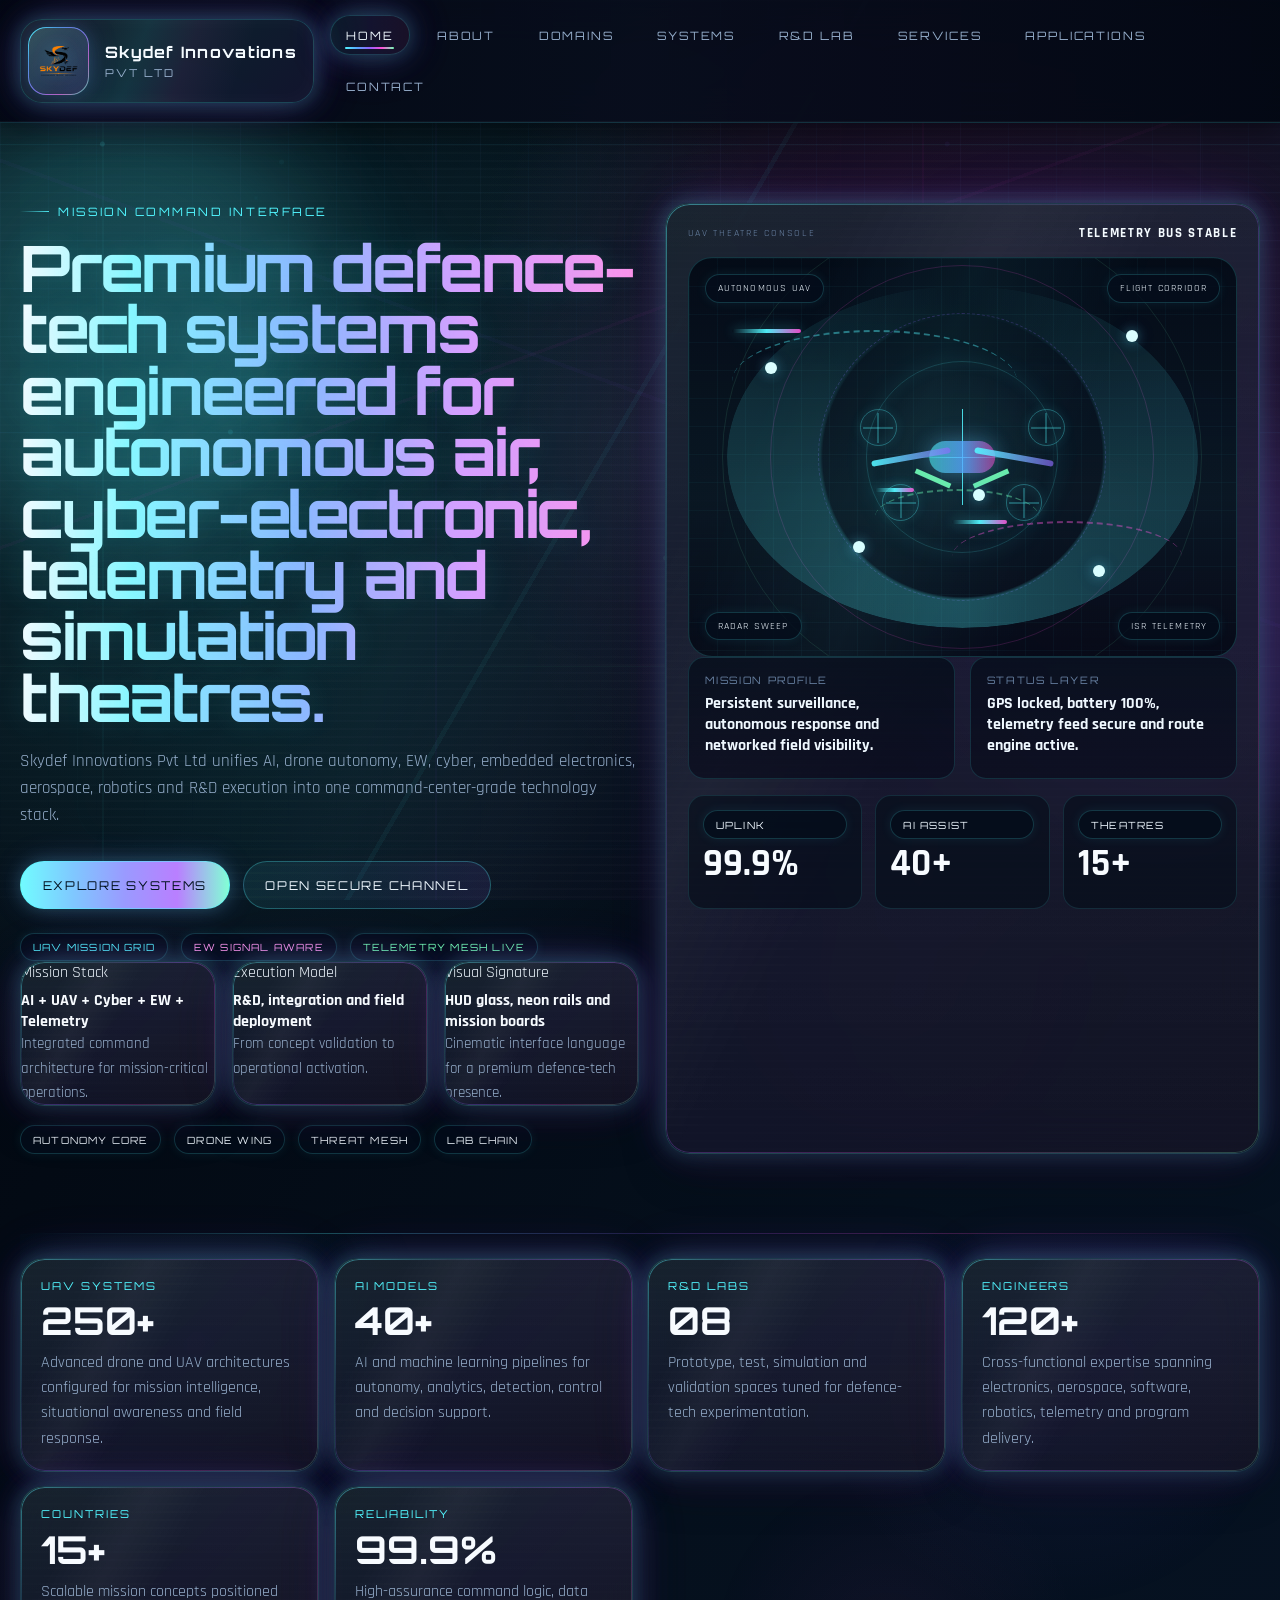
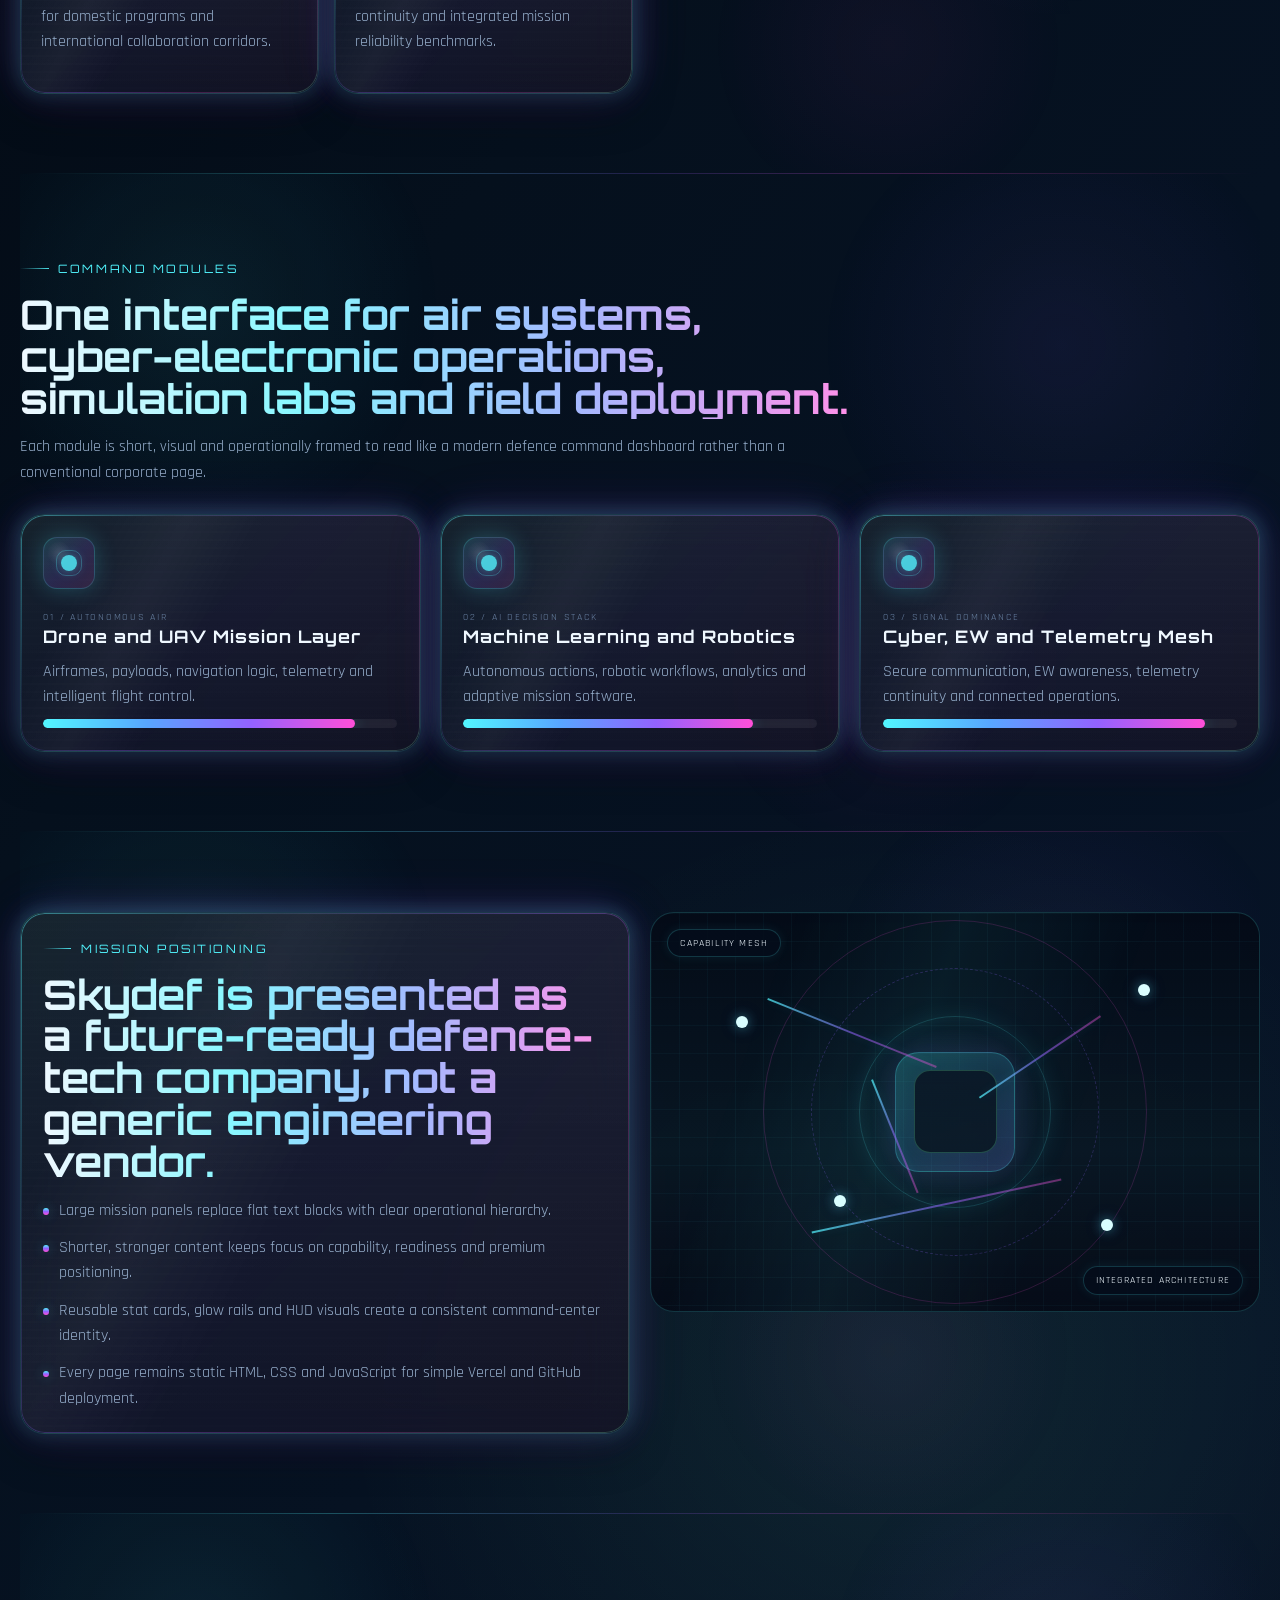
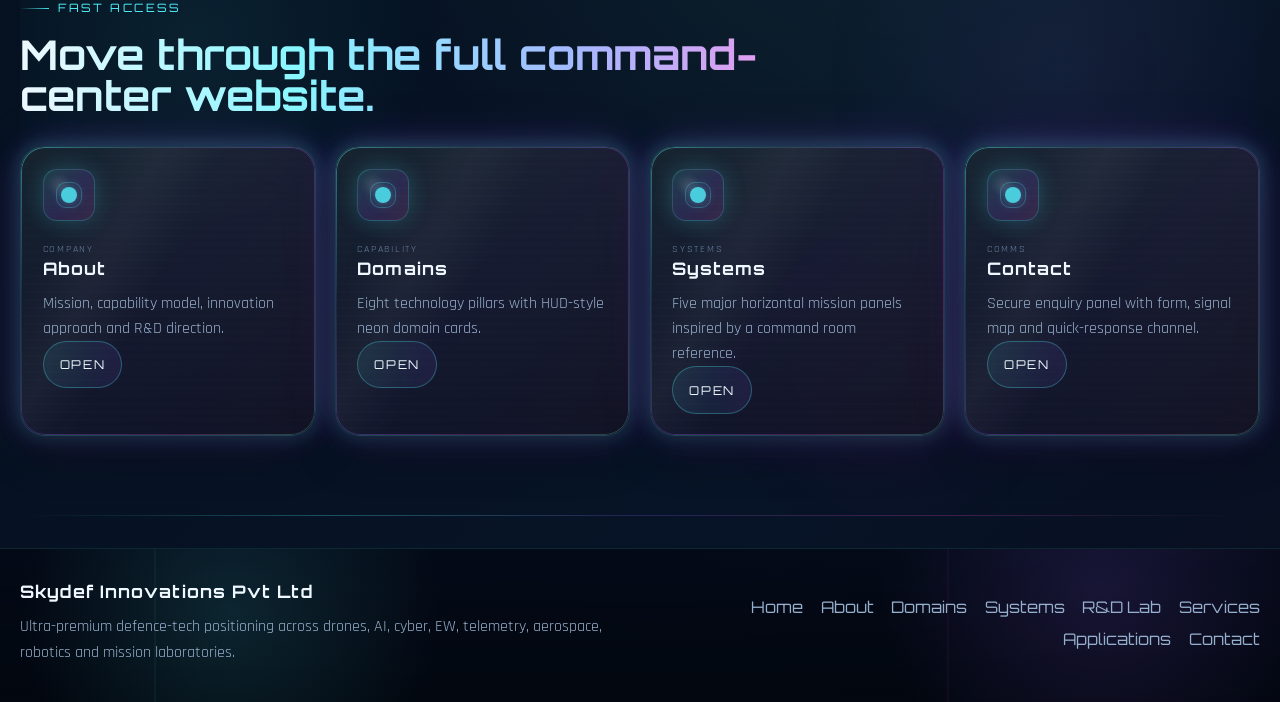
==== commit 962d9e7c: "Update Skydef futuristic command center design" ====
--- a/index.html
+++ b/index.html
@@ -4,7 +4,7 @@
     <meta charset="UTF-8">
     <meta name="viewport" content="width=device-width, initial-scale=1.0">
     <title>Skydef Innovations Pvt Ltd | Home</title>
-    <meta name="description" content="Skydef Innovations Pvt Ltd is a futuristic defence-tech company delivering drones, autonomous systems, robotics, AI/ML, surveillance, telemetry, simulation and turnkey technology solutions.">
+    <meta name="description" content="Skydef Innovations Pvt Ltd builds ultra-premium defence-tech systems across UAVs, AI, cyber, EW, aerospace, robotics, telemetry and R&D infrastructure.">
     <link rel="preconnect" href="https://fonts.googleapis.com">
     <link rel="preconnect" href="https://fonts.gstatic.com" crossorigin>
     <link href="https://fonts.googleapis.com/css2?family=Orbitron:wght@500;700;800&family=Rajdhani:wght@400;500;600;700&display=swap" rel="stylesheet">
@@ -40,49 +40,54 @@
         <main>
             <section class="section hero">
                 <div class="hero-copy reveal">
-                    <p class="eyebrow">Mission-Control Interface</p>
-                    <h1>Skydef Innovations Pvt Ltd engineers advanced defence-tech systems for autonomous, connected and mission-critical operations.</h1>
-                    <p>
-                        Advanced drones, autonomous aerial systems, AI/ML, robotics, embedded electronics, cyber-ready
-                        communications, telemetry, sensing and simulation. Built for high-value mission environments.
-                    </p>
+                    <p class="eyebrow">Mission Command Interface</p>
+                    <h1>Premium defence-tech systems engineered for autonomous air, cyber-electronic, telemetry and simulation theatres.</h1>
+                    <p class="lead">Skydef Innovations Pvt Ltd unifies AI, drone autonomy, EW, cyber, embedded electronics, aerospace, robotics and R&amp;D execution into one command-center-grade technology stack.</p>
                     <div class="hero-actions">
-                        <a href="systems.html" class="btn btn-primary">View Systems</a>
+                        <a href="systems.html" class="btn btn-primary">Explore Systems</a>
                         <a href="contact.html" class="btn btn-secondary">Open Secure Channel</a>
+                    </div>
+                    <div class="chip-row">
+                        <span class="status-chip cyan">UAV Mission Grid</span>
+                        <span class="status-chip magenta">EW Signal Aware</span>
+                        <span class="status-chip green">Telemetry Mesh Live</span>
                     </div>
                     <div class="hero-metrics">
                         <article class="glass-card metric-card reveal">
-                            <span>Primary Stack</span>
-                            <strong>UAV + AI/ML + EW + Telemetry</strong>
+                            <span>Mission Stack</span>
+                            <strong>AI + UAV + Cyber + EW + Telemetry</strong>
+                            <p>Integrated command architecture for mission-critical operations.</p>
                         </article>
                         <article class="glass-card metric-card reveal">
                             <span>Execution Model</span>
-                            <strong>R&amp;D, Integration, Manufacturing Support</strong>
+                            <strong>R&amp;D, integration and field deployment</strong>
+                            <p>From concept validation to operational activation.</p>
                         </article>
                         <article class="glass-card metric-card reveal">
-                            <span>Design Language</span>
-                            <strong>HUD Panels, Grid, Radar, RGB Glow</strong>
+                            <span>Visual Signature</span>
+                            <strong>HUD glass, neon rails and mission boards</strong>
+                            <p>Cinematic interface language for a premium defence-tech presence.</p>
                         </article>
                     </div>
                     <div class="nav-code">
-                        <span>UAV Command</span>
-                        <span>EW Mesh</span>
-                        <span>Telemetry Link</span>
-                        <span>Mission AI</span>
+                        <span>Autonomy Core</span>
+                        <span>Drone Wing</span>
+                        <span>Threat Mesh</span>
+                        <span>Lab Chain</span>
                     </div>
                 </div>
 
                 <div class="hero-visual reveal">
                     <div class="hero-console glass-card">
                         <div class="panel-topline">
-                            <span>Airframe Theatre</span>
-                            <strong data-rotate-text="UAV LINK STABLE|EW SENSOR GRID ACTIVE|AI FLIGHT MODEL LOCKED|TACTICAL TELEMETRY VERIFIED">UAV LINK STABLE</strong>
+                            <span>UAV Theatre Console</span>
+                            <strong data-rotate-text="MISSION AI LOCKED|FLIGHT PATH VERIFIED|TELEMETRY BUS STABLE|CYBER WATCH ENABLED">MISSION AI LOCKED</strong>
                         </div>
                         <div class="mission-stage">
                             <span class="visual-tag tag-top-left">Autonomous UAV</span>
-                            <span class="visual-tag tag-top-right">Mission AI</span>
+                            <span class="visual-tag tag-top-right">Flight Corridor</span>
                             <span class="visual-tag tag-bottom-left">Radar Sweep</span>
-                            <span class="visual-tag tag-bottom-right">Telemetry Uplink</span>
+                            <span class="visual-tag tag-bottom-right">ISR Telemetry</span>
                             <div class="hud-ring ring-1"></div>
                             <div class="hud-ring ring-2"></div>
                             <div class="hud-ring ring-3"></div>
@@ -112,50 +117,71 @@
                         <div class="hero-status-grid">
                             <div class="data-grid two-col">
                                 <div class="data-block">
-                                    <span>Mission Mode</span>
-                                    <strong>Persistent airborne intelligence, automation and command visibility for high-value operations.</strong>
+                                    <span>Mission Profile</span>
+                                    <strong>Persistent surveillance, autonomous response and networked field visibility.</strong>
                                 </div>
                                 <div class="data-block">
-                                    <span>Technology Envelope</span>
-                                    <strong>Autonomy, embedded electronics, cyber-resilient sensing, AI logic and telemetry fusion.</strong>
+                                    <span>Status Layer</span>
+                                    <strong>GPS locked, battery 100%, telemetry feed secure and route engine active.</strong>
                                 </div>
                             </div>
-                            <div class="chip-row">
-                                <span class="status-chip cyan">Autonomous route</span>
-                                <span class="status-chip magenta">EW aware</span>
-                                <span class="status-chip green">Telemetry mesh</span>
+                            <div class="mini-stat-grid">
+                                <div class="mini-stat">
+                                    <span class="mini-stat-label">Uplink</span>
+                                    <strong class="mini-stat-value">99.9%</strong>
+                                </div>
+                                <div class="mini-stat">
+                                    <span class="mini-stat-label">AI Assist</span>
+                                    <strong class="mini-stat-value">40+</strong>
+                                </div>
+                                <div class="mini-stat">
+                                    <span class="mini-stat-label">Theatres</span>
+                                    <strong class="mini-stat-value">15+</strong>
+                                </div>
                             </div>
                         </div>
                     </div>
+                </div>
+            </section>
+
+            <section class="section stat-strip">
+                <div class="stats-grid">
+                    <article class="stat-panel reveal"><span class="stat-label">UAV Systems</span><strong class="stat-number">250+</strong><p>Advanced drone and UAV architectures configured for mission intelligence, situational awareness and field response.</p></article>
+                    <article class="stat-panel reveal"><span class="stat-label">AI Models</span><strong class="stat-number">40+</strong><p>AI and machine learning pipelines for autonomy, analytics, detection, control and decision support.</p></article>
+                    <article class="stat-panel reveal"><span class="stat-label">R&amp;D Labs</span><strong class="stat-number">08</strong><p>Prototype, test, simulation and validation spaces tuned for defence-tech experimentation.</p></article>
+                    <article class="stat-panel reveal"><span class="stat-label">Engineers</span><strong class="stat-number">120+</strong><p>Cross-functional expertise spanning electronics, aerospace, software, robotics, telemetry and program delivery.</p></article>
+                    <article class="stat-panel reveal"><span class="stat-label">Countries</span><strong class="stat-number">15+</strong><p>Scalable mission concepts positioned for domestic programs and international collaboration corridors.</p></article>
+                    <article class="stat-panel reveal"><span class="stat-label">Reliability</span><strong class="stat-number">99.9%</strong><p>High-assurance command logic, data continuity and integrated mission reliability benchmarks.</p></article>
                 </div>
             </section>
 
             <section class="section">
                 <div class="section-heading reveal">
-                    <p class="section-kicker">Operational Snapshot</p>
-                    <h2>Integrated technology positioning presented through a premium futuristic command interface.</h2>
-                    <p>Every page frames Skydef as a premium Pvt Ltd command center for defence, aerospace, homeland security, industry and research.</p>
-                </div>
-                <div class="stats-grid">
-                    <article class="stat-panel reveal">
-                        <span class="stat-label">Technology Domains</span>
-                        <strong class="stat-number">08+</strong>
-                        <p>Integrated capabilities across UAVs, robotics, AI/ML, EW, telemetry, simulation, sensing and aerospace engineering.</p>
-                    </article>
-                    <article class="stat-panel reveal">
-                        <span class="stat-label">Industry Focus</span>
-                        <strong class="stat-number">Multi</strong>
-                        <p>Solutions aligned to defence, civil, industrial, commercial, research and institutional deployment requirements.</p>
-                    </article>
-                    <article class="stat-panel reveal">
-                        <span class="stat-label">Execution Loop</span>
-                        <strong class="stat-number">360</strong>
-                        <p>Programs span design, development, integration, testing, operation, maintenance and lifecycle support.</p>
-                    </article>
-                    <article class="stat-panel reveal">
-                        <span class="stat-label">Delivery Scope</span>
-                        <strong class="stat-number">E2E</strong>
-                        <p>From laboratories and prototyping to system integration, training, manufacturing support and turnkey execution.</p>
+                    <p class="section-kicker">Command Modules</p>
+                    <h2>One interface for air systems, cyber-electronic operations, simulation labs and field deployment.</h2>
+                    <p>Each module is short, visual and operationally framed to read like a modern defence command dashboard rather than a conventional corporate page.</p>
+                </div>
+                <div class="panel-grid three-col">
+                    <article class="command-panel reveal">
+                        <div class="domain-icon"></div>
+                        <span class="card-kicker">01 / Autonomous Air</span>
+                        <h3>Drone and UAV Mission Layer</h3>
+                        <p>Airframes, payloads, navigation logic, telemetry and intelligent flight control.</p>
+                        <div class="status-bar"><span class="status-bar-fill" style="--fill:88%"></span></div>
+                    </article>
+                    <article class="command-panel reveal">
+                        <div class="domain-icon"></div>
+                        <span class="card-kicker">02 / AI Decision Stack</span>
+                        <h3>Machine Learning and Robotics</h3>
+                        <p>Autonomous actions, robotic workflows, analytics and adaptive mission software.</p>
+                        <div class="status-bar"><span class="status-bar-fill" style="--fill:82%"></span></div>
+                    </article>
+                    <article class="command-panel reveal">
+                        <div class="domain-icon"></div>
+                        <span class="card-kicker">03 / Signal Dominance</span>
+                        <h3>Cyber, EW and Telemetry Mesh</h3>
+                        <p>Secure communication, EW awareness, telemetry continuity and connected operations.</p>
+                        <div class="status-bar"><span class="status-bar-fill" style="--fill:91%"></span></div>
                     </article>
                 </div>
             </section>
@@ -163,34 +189,31 @@
             <section class="section">
                 <div class="section-split">
                     <article class="glass-card card-pad reveal">
-                        <p class="section-kicker">Company Model</p>
-                        <h2>One company across air systems, software, electronics, laboratories and mission environments.</h2>
-                        <p>Skydef designs, develops, integrates, tests, operates and supports advanced technology products, platforms and turnkey programs.</p>
+                        <p class="section-kicker">Mission Positioning</p>
+                        <h2>Skydef is presented as a future-ready defence-tech company, not a generic engineering vendor.</h2>
                         <ul class="list">
-                            <li>Drones, UAVs, autonomous aerial systems, surveillance payloads and aerospace integration programs</li>
-                            <li>AI/ML, robotics, embedded systems, mission software, data analytics and cloud-connected applications</li>
-                            <li>Communication, telemetry, navigation, IoT, cyber systems, electronic warfare and remote sensing solutions</li>
-                            <li>R&amp;D laboratories, innovation centers, training institutes, research facilities and turnkey technology execution</li>
+                            <li>Large mission panels replace flat text blocks with clear operational hierarchy.</li>
+                            <li>Shorter, stronger content keeps focus on capability, readiness and premium positioning.</li>
+                            <li>Reusable stat cards, glow rails and HUD visuals create a consistent command-center identity.</li>
+                            <li>Every page remains static HTML, CSS and JavaScript for simple Vercel and GitHub deployment.</li>
                         </ul>
                     </article>
                     <article class="visual-panel reveal">
                         <div class="visual-frame about-stage">
                             <span class="visual-tag tag-top-left">Capability Mesh</span>
                             <span class="visual-tag tag-bottom-right">Integrated Architecture</span>
-                            <div class="about-network capability-rings">
-                                <div class="hud-ring ring-1"></div>
-                                <div class="hud-ring ring-2"></div>
-                                <div class="hud-ring ring-3"></div>
-                                <div class="center-core"></div>
-                                <span class="diagram-node node-a"></span>
-                                <span class="diagram-node node-b"></span>
-                                <span class="diagram-node node-c"></span>
-                                <span class="diagram-node node-d"></span>
-                                <div class="diagram-line line-a"></div>
-                                <div class="diagram-line line-b"></div>
-                                <div class="diagram-line line-c"></div>
-                                <div class="diagram-line line-d"></div>
-                            </div>
+                            <div class="hud-ring ring-1"></div>
+                            <div class="hud-ring ring-2"></div>
+                            <div class="hud-ring ring-3"></div>
+                            <div class="center-core"></div>
+                            <span class="diagram-node node-a"></span>
+                            <span class="diagram-node node-b"></span>
+                            <span class="diagram-node node-c"></span>
+                            <span class="diagram-node node-d"></span>
+                            <div class="diagram-line line-a"></div>
+                            <div class="diagram-line line-b"></div>
+                            <div class="diagram-line line-c"></div>
+                            <div class="diagram-line line-d"></div>
                         </div>
                     </article>
                 </div>
@@ -199,36 +222,36 @@
             <section class="section">
                 <div class="section-heading reveal">
                     <p class="section-kicker">Fast Access</p>
-                    <h2>Navigate the Skydef capability stack.</h2>
+                    <h2>Move through the full command-center website.</h2>
                 </div>
                 <div class="panel-grid four-col">
                     <article class="glass-card mini-panel reveal">
                         <div class="domain-icon"></div>
-                        <span class="card-kicker">01</span>
+                        <span class="card-kicker">Company</span>
                         <h3>About</h3>
-                        <p>Corporate profile, mission architecture and business scope.</p>
-                        <a href="about.html" class="btn btn-ghost">Open Page</a>
-                    </article>
-                    <article class="glass-card mini-panel reveal">
-                        <div class="domain-icon"></div>
-                        <span class="card-kicker">02</span>
+                        <p>Mission, capability model, innovation approach and R&amp;D direction.</p>
+                        <a href="about.html" class="btn btn-ghost">Open</a>
+                    </article>
+                    <article class="glass-card mini-panel reveal">
+                        <div class="domain-icon"></div>
+                        <span class="card-kicker">Capability</span>
                         <h3>Domains</h3>
-                        <p>Technology sectors across UAVs, AI/ML, EW, telemetry, sensing and simulation.</p>
-                        <a href="domains.html" class="btn btn-ghost">Open Page</a>
-                    </article>
-                    <article class="glass-card mini-panel reveal">
-                        <div class="domain-icon"></div>
-                        <span class="card-kicker">03</span>
+                        <p>Eight technology pillars with HUD-style neon domain cards.</p>
+                        <a href="domains.html" class="btn btn-ghost">Open</a>
+                    </article>
+                    <article class="glass-card mini-panel reveal">
+                        <div class="domain-icon"></div>
+                        <span class="card-kicker">Systems</span>
                         <h3>Systems</h3>
-                        <p>Integrated systems spanning UAVs, autonomy, EW, simulation and communications.</p>
-                        <a href="systems.html" class="btn btn-ghost">Open Page</a>
-                    </article>
-                    <article class="glass-card mini-panel reveal">
-                        <div class="domain-icon"></div>
-                        <span class="card-kicker">04</span>
+                        <p>Five major horizontal mission panels inspired by a command room reference.</p>
+                        <a href="systems.html" class="btn btn-ghost">Open</a>
+                    </article>
+                    <article class="glass-card mini-panel reveal">
+                        <div class="domain-icon"></div>
+                        <span class="card-kicker">Comms</span>
                         <h3>Contact</h3>
-                        <p>Professional contact channel for programs, partnerships and technical enquiries.</p>
-                        <a href="contact.html" class="btn btn-ghost">Open Page</a>
+                        <p>Secure enquiry panel with form, signal map and quick-response channel.</p>
+                        <a href="contact.html" class="btn btn-ghost">Open</a>
                     </article>
                 </div>
             </section>
@@ -238,7 +261,7 @@
             <div class="footer-shell">
                 <div>
                     <h3>Skydef Innovations Pvt Ltd</h3>
-                    <p>Futuristic defence-tech positioning across drones, autonomous systems, AI/ML, EW, telemetry, robotics, simulation and aerospace engineering.</p>
+                    <p>Ultra-premium defence-tech positioning across drones, AI, cyber, EW, telemetry, aerospace, robotics and mission laboratories.</p>
                 </div>
                 <div class="footer-links">
                     <a href="index.html">Home</a>
--- a/css/style.css
+++ b/css/style.css
@@ -16,6 +16,7 @@
     --magenta: #ff4fd8;
     --green: #74ffb6;
     --warning: #d7ff6f;
+    --danger: #ff7aa2;
     --glow-cyan: 0 0 22px rgba(82, 246, 255, 0.22);
     --glow-magenta: 0 0 22px rgba(255, 79, 216, 0.18);
     --glow-rgb: 0 0 18px rgba(82, 246, 255, 0.18), 0 0 34px rgba(88, 166, 255, 0.14), 0 0 46px rgba(147, 98, 255, 0.12), 0 0 62px rgba(255, 79, 216, 0.1);
@@ -100,6 +101,13 @@
 a {
     color: inherit;
     text-decoration: none;
+}
+
+button,
+input,
+textarea,
+select {
+    font: inherit;
 }
 
 ul {
@@ -354,6 +362,30 @@
     animation: loaderPath 2.4s linear infinite;
 }
 
+.loader-label,
+.brand-text small,
+.eyebrow,
+.section-kicker,
+.micro-label,
+.nav-links a,
+.nav-code span,
+.status-chip,
+.btn,
+.panel-label,
+.stat-label,
+.stat-number,
+.form-label,
+.mini-stat-label,
+.info-strip span,
+.signal-card span,
+.timeline-step,
+.metric-value,
+.sector-badge,
+.service-node span,
+.footer-links a {
+    font-family: "Orbitron", sans-serif;
+}
+
 .loader-label {
     color: var(--text-dim);
     font-size: 0.82rem;
@@ -361,8 +393,15 @@
     text-transform: uppercase;
 }
 
+.loader-title,
+h1,
+h2,
+h3,
+.brand-text strong {
+    font-family: "Orbitron", sans-serif;
+}
+
 .loader-title {
-    font-family: "Orbitron", sans-serif;
     font-size: clamp(1.4rem, 3vw, 2.2rem);
     letter-spacing: 0.08em;
     text-transform: uppercase;
@@ -470,12 +509,7 @@
     object-fit: contain;
     position: relative;
     z-index: 1;
-    filter:
-        brightness(1.4)
-        contrast(1.25)
-        saturate(1.1)
-        drop-shadow(0 0 8px rgba(82, 246, 255, 0.3))
-        drop-shadow(0 0 16px rgba(147, 98, 255, 0.18));
+    filter: brightness(1.4) contrast(1.25) saturate(1.1) drop-shadow(0 0 8px rgba(82, 246, 255, 0.3)) drop-shadow(0 0 16px rgba(147, 98, 255, 0.18));
 }
 
 .brand-text {
@@ -484,22 +518,6 @@
     gap: 0.22rem;
     position: relative;
     z-index: 1;
-}
-
-.brand-text strong,
-.brand-text small,
-.eyebrow,
-.section-kicker,
-.nav-links a,
-.nav-code,
-.btn,
-h1,
-h2,
-h3,
-.panel-label,
-.stat-number,
-.form-label {
-    font-family: "Orbitron", sans-serif;
 }
 
 .brand-text strong {
@@ -578,6 +596,19 @@
     height: 2px;
     margin: 0.3rem auto;
     background: var(--text);
+    transition: transform 0.3s ease, opacity 0.3s ease;
+}
+
+.menu-toggle.active span:nth-child(1) {
+    transform: translateY(8px) rotate(45deg);
+}
+
+.menu-toggle.active span:nth-child(2) {
+    opacity: 0;
+}
+
+.menu-toggle.active span:nth-child(3) {
+    transform: translateY(-8px) rotate(-45deg);
 }
 
 main {
@@ -611,25 +642,70 @@
     background: linear-gradient(90deg, transparent, rgba(82, 246, 255, 0.28), rgba(147, 98, 255, 0.2), rgba(255, 79, 216, 0.22), transparent);
 }
 
-.section-heading {
-    margin-bottom: 1.8rem;
-    max-width: 48rem;
-}
-
+.hero {
+    min-height: calc(100vh - 80px);
+    display: grid;
+    grid-template-columns: 1.02fr 0.98fr;
+    gap: 1.6rem;
+    align-items: stretch;
+}
+
+.hero-page {
+    min-height: auto;
+    padding-top: 4.4rem;
+    padding-bottom: 3rem;
+}
+
+.hero-copy,
+.hero-visual,
+.section-split,
+.stats-grid,
+.panel-grid,
+.stack-grid,
+.applications-grid,
+.contact-grid,
+.footer-shell,
+.intel-row,
+.contact-aside-grid,
+.status-row,
+.system-meta,
+.command-bar,
+.lab-matrix,
+.service-rail,
+.sector-grid,
+.hero-status-grid,
+.hero-metrics,
+.capability-grid,
+.flow-grid,
+.contact-list,
+.hud-mini-grid,
+.metric-grid {
+    position: relative;
+    z-index: 1;
+}
+
+.hero-copy {
+    display: flex;
+    flex-direction: column;
+    justify-content: center;
+}
+
+.eyebrow,
 .section-kicker,
-.eyebrow {
+.micro-label {
     display: inline-flex;
     align-items: center;
     gap: 0.6rem;
     margin-bottom: 1rem;
     color: var(--cyan);
-    font-size: 0.74rem;
+    font-size: 0.72rem;
     text-transform: uppercase;
     letter-spacing: 0.22em;
 }
 
+.eyebrow::before,
 .section-kicker::before,
-.eyebrow::before {
+.micro-label::before {
     content: "";
     width: 1.8rem;
     height: 1px;
@@ -637,10 +713,10 @@
 }
 
 h1 {
-    font-size: clamp(3rem, 5vw, 5.6rem);
-    line-height: 0.98;
-    letter-spacing: -0.03em;
-    margin-bottom: 1.3rem;
+    font-size: clamp(2.9rem, 5vw, 5.5rem);
+    line-height: 0.96;
+    letter-spacing: -0.035em;
+    margin-bottom: 1.2rem;
     background: linear-gradient(90deg, #f6fbff 0%, #8bf7ff 18%, #8eb7ff 45%, #db9cff 72%, #ff93eb 100%);
     -webkit-background-clip: text;
     background-clip: text;
@@ -650,8 +726,8 @@
 
 h2 {
     font-size: clamp(2rem, 3.2vw, 3.15rem);
-    line-height: 1.05;
-    margin-bottom: 1rem;
+    line-height: 1.02;
+    margin-bottom: 0.95rem;
     background: linear-gradient(90deg, #eef8ff, #88f7ff, #a4b9ff, #ff90e9);
     -webkit-background-clip: text;
     background-clip: text;
@@ -659,45 +735,234 @@
 }
 
 h3 {
-    font-size: 1.12rem;
+    font-size: 1.08rem;
     letter-spacing: 0.06em;
-    margin-bottom: 0.8rem;
+    margin-bottom: 0.75rem;
 }
 
 p {
     color: var(--text-soft);
     font-size: 1rem;
-    line-height: 1.62;
-}
-
-.hero {
-    min-height: calc(100vh - 80px);
-    display: grid;
-    grid-template-columns: 1.05fr 0.95fr;
-    gap: 2rem;
-    align-items: center;
-}
-
-.hero-page {
-    min-height: auto;
-    padding-top: 4.5rem;
-    padding-bottom: 2.8rem;
-}
-
-.hero-copy {
+    line-height: 1.58;
+}
+
+.lead {
+    max-width: 42rem;
+    font-size: 1.08rem;
+}
+
+.section-heading {
+    max-width: 52rem;
+    margin-bottom: 1.8rem;
     position: relative;
     z-index: 1;
 }
 
-.hero-copy p {
-    max-width: 44rem;
-}
-
-.hero-actions {
+.section-split,
+.contact-grid,
+.footer-shell {
+    display: grid;
+    grid-template-columns: repeat(2, minmax(0, 1fr));
+    gap: 1.3rem;
+}
+
+.panel-grid {
+    display: grid;
+    gap: 1.2rem;
+}
+
+.panel-grid.two-col,
+.capability-grid,
+.flow-grid,
+.contact-aside-grid,
+.lab-matrix,
+.metric-grid,
+.hud-mini-grid,
+.system-meta {
+    grid-template-columns: repeat(2, minmax(0, 1fr));
+}
+
+.panel-grid.three-col {
+    grid-template-columns: repeat(3, minmax(0, 1fr));
+}
+
+.panel-grid.four-col,
+.stats-grid,
+.applications-grid,
+.sector-grid {
+    grid-template-columns: repeat(4, minmax(0, 1fr));
+}
+
+.stack-grid,
+.service-rail {
+    display: grid;
+    gap: 1.2rem;
+}
+
+.glass-card,
+.command-panel,
+.stat-panel,
+.system-panel,
+.mission-board,
+.contact-card,
+.contact-form,
+.domain-card,
+.service-card,
+.sector-card,
+.mini-panel,
+.capability-card,
+.flow-card,
+.timeline-card,
+.signal-card,
+.lab-card,
+.info-card,
+.feature-panel {
+    position: relative;
+    overflow: hidden;
+    border-radius: var(--radius-lg);
+    border: 1px solid rgba(82, 246, 255, 0.16);
+    background:
+        linear-gradient(180deg, rgba(255, 255, 255, 0.06), rgba(255, 255, 255, 0.015)),
+        linear-gradient(135deg, rgba(82, 246, 255, 0.04), rgba(147, 98, 255, 0.06), rgba(255, 79, 216, 0.04)),
+        rgba(5, 12, 24, 0.8);
+    box-shadow: 0 18px 40px rgba(0, 0, 0, 0.35), inset 0 1px 0 rgba(255, 255, 255, 0.05), var(--glow-rgb);
+    backdrop-filter: blur(20px) saturate(1.15);
+}
+
+.glass-card::before,
+.command-panel::before,
+.stat-panel::before,
+.system-panel::before,
+.mission-board::before,
+.contact-card::before,
+.contact-form::before,
+.domain-card::before,
+.service-card::before,
+.sector-card::before,
+.mini-panel::before,
+.capability-card::before,
+.flow-card::before,
+.timeline-card::before,
+.signal-card::before,
+.lab-card::before,
+.info-card::before,
+.feature-panel::before {
+    content: "";
+    position: absolute;
+    inset: 0;
+    background:
+        linear-gradient(118deg, transparent 16%, rgba(255, 255, 255, 0.12) 32%, transparent 48%),
+        repeating-linear-gradient(180deg, rgba(255, 255, 255, 0.025) 0 2px, transparent 2px 8px);
+    opacity: 0.35;
+    animation: glassShift 9s linear infinite;
+}
+
+.glass-card::after,
+.command-panel::after,
+.stat-panel::after,
+.system-panel::after,
+.mission-board::after,
+.contact-card::after,
+.contact-form::after,
+.domain-card::after,
+.service-card::after,
+.sector-card::after,
+.mini-panel::after,
+.capability-card::after,
+.flow-card::after,
+.timeline-card::after,
+.signal-card::after,
+.lab-card::after,
+.info-card::after,
+.feature-panel::after {
+    content: "";
+    position: absolute;
+    inset: 0;
+    border-radius: inherit;
+    padding: 1px;
+    background: linear-gradient(130deg, rgba(82, 246, 255, 0.75), rgba(88, 166, 255, 0.18), rgba(147, 98, 255, 0.54), rgba(255, 79, 216, 0.36), rgba(116, 255, 182, 0.42));
+    -webkit-mask: linear-gradient(#fff 0 0) content-box, linear-gradient(#fff 0 0);
+    -webkit-mask-composite: xor;
+    mask-composite: exclude;
+    opacity: 0.58;
+    animation: borderPulse 4.6s ease-in-out infinite;
+}
+
+.glass-card > *,
+.command-panel > *,
+.stat-panel > *,
+.system-panel > *,
+.mission-board > *,
+.contact-card > *,
+.contact-form > *,
+.domain-card > *,
+.service-card > *,
+.sector-card > *,
+.mini-panel > *,
+.capability-card > *,
+.flow-card > *,
+.timeline-card > *,
+.signal-card > *,
+.lab-card > *,
+.info-card > *,
+.feature-panel > * {
+    position: relative;
+    z-index: 1;
+}
+
+.hero-console,
+.hero-side-card,
+.card-pad,
+.mini-panel,
+.domain-card,
+.service-card,
+.sector-card,
+.stat-panel,
+.contact-card,
+.contact-form,
+.capability-card,
+.flow-card,
+.timeline-card,
+.signal-card,
+.lab-card,
+.info-card {
+    padding: 1.35rem;
+}
+
+.command-panel {
+    padding: 1.4rem;
+}
+
+.panel-topline,
+.command-bar {
     display: flex;
     flex-wrap: wrap;
-    gap: 1rem;
-    margin: 2rem 0 1.8rem;
+    align-items: center;
+    justify-content: space-between;
+    gap: 0.9rem;
+    margin-bottom: 1rem;
+}
+
+.panel-topline span,
+.panel-label,
+.card-kicker,
+.timeline-step,
+.metric-value,
+.mini-stat-label,
+.service-node span,
+.sector-badge {
+    color: var(--text-dim);
+    font-size: 0.64rem;
+    text-transform: uppercase;
+    letter-spacing: 0.17em;
+}
+
+.panel-topline strong,
+.metric-strong {
+    color: #f4fbff;
+    font-size: 0.8rem;
+    letter-spacing: 0.13em;
+    text-transform: uppercase;
 }
 
 .btn {
@@ -736,39 +1001,81 @@
 }
 
 .btn-primary {
-    background: linear-gradient(90deg, rgba(82, 246, 255, 0.18), rgba(88, 166, 255, 0.24), rgba(147, 98, 255, 0.2), rgba(255, 79, 216, 0.16));
-    box-shadow: var(--glow-rgb);
-}
-
-.btn-secondary {
-    background: linear-gradient(90deg, rgba(255, 255, 255, 0.03), rgba(82, 246, 255, 0.06), rgba(147, 98, 255, 0.05));
-    box-shadow: inset 0 0 18px rgba(82, 246, 255, 0.06), var(--glow-cyan);
-}
-
+    color: #02111f;
+    border-color: rgba(82, 246, 255, 0.5);
+    background: linear-gradient(90deg, #71fbff, #7fc8ff, #9a9aff, #b97fff, #82ffd5);
+    box-shadow: 0 0 18px rgba(82, 246, 255, 0.22), 0 0 32px rgba(147, 98, 255, 0.16);
+}
+
+.btn-secondary,
 .btn-ghost {
-    min-width: auto;
-    padding-inline: 1.1rem;
-    background: rgba(8, 17, 31, 0.7);
-}
-
-.nav-code {
+    color: var(--text);
+    background: linear-gradient(90deg, rgba(82, 246, 255, 0.08), rgba(88, 166, 255, 0.08), rgba(147, 98, 255, 0.1));
+}
+
+.btn-ghost {
+    min-width: 0;
+    padding-inline: 1rem;
+}
+
+.hero-actions,
+.chip-row,
+.nav-code,
+.info-strip,
+.status-row {
     display: flex;
     flex-wrap: wrap;
-    gap: 0.9rem;
-    margin-top: 1.5rem;
-    color: var(--text-dim);
-    font-size: 0.68rem;
+    gap: 0.8rem;
+}
+
+.hero-actions {
+    margin: 2rem 0 1.5rem;
+}
+
+.status-chip,
+.visual-tag,
+.sector-badge,
+.service-node span,
+.mini-stat-label,
+.info-strip span,
+.nav-code span {
+    display: inline-flex;
+    align-items: center;
+    justify-content: center;
+    padding: 0.45rem 0.75rem;
+    border-radius: 999px;
+    border: 1px solid rgba(82, 246, 255, 0.18);
+    background: rgba(5, 13, 27, 0.78);
+    color: var(--text);
+    font-size: 0.62rem;
+    letter-spacing: 0.12em;
     text-transform: uppercase;
-    letter-spacing: 0.16em;
+    box-shadow: 0 0 12px rgba(82, 246, 255, 0.08);
+}
+
+.status-chip.cyan {
+    color: var(--cyan);
+}
+
+.status-chip.magenta {
+    color: #ff99ef;
+}
+
+.status-chip.green {
+    color: var(--green);
+}
+
+.nav-code {
+    margin-top: 1.2rem;
 }
 
 .hero-metrics,
+.hero-status-grid,
 .stats-grid,
-.panel-grid,
-.icon-grid,
-.applications-grid,
-.contact-grid,
-.stack-grid {
+.intel-row,
+.metric-grid,
+.hud-mini-grid,
+.contact-aside-grid {
     display: grid;
     gap: 1rem;
 }
@@ -777,224 +1084,80 @@
     grid-template-columns: repeat(3, minmax(0, 1fr));
 }
 
+.metric-card,
+.signal-card,
+.info-card {
+    min-height: 8.2rem;
+}
+
+.metric-card span,
+.signal-card span,
+.info-card span,
+.mini-stat-label {
+    display: block;
+    margin-bottom: 0.45rem;
+}
+
+.metric-card strong,
+.signal-card strong,
+.info-card strong,
+.service-node strong,
+.timeline-list strong,
+.stat-number,
+.mini-stat-value {
+    color: #f7fbff;
+}
+
+.metric-card strong {
+    display: block;
+    font-size: 1.02rem;
+}
+
+.metric-card p,
+.signal-card p,
+.info-card p,
+.service-node p,
+.timeline-list p {
+    font-size: 0.96rem;
+}
+
 .stats-grid {
-    grid-template-columns: repeat(4, minmax(0, 1fr));
-}
-
-.panel-grid.two-col {
-    grid-template-columns: repeat(2, minmax(0, 1fr));
-}
-
-.panel-grid.three-col {
-    grid-template-columns: repeat(3, minmax(0, 1fr));
-}
-
-.panel-grid.four-col,
-.applications-grid {
-    grid-template-columns: repeat(4, minmax(0, 1fr));
-}
-
-.stack-grid {
-    grid-template-columns: 1fr;
-}
-
-.glass-card,
-.hud-panel,
-.stat-panel,
-.feature-panel,
-.timeline-panel,
-.visual-panel,
-.contact-form,
-.contact-card {
-    position: relative;
-    overflow: hidden;
-    border-radius: var(--radius-lg);
-    border: 1px solid rgba(88, 166, 255, 0.22);
-    background:
-        linear-gradient(180deg, rgba(255, 255, 255, 0.05), rgba(255, 255, 255, 0.015)),
-        linear-gradient(140deg, rgba(82, 246, 255, 0.06), rgba(147, 98, 255, 0.06), rgba(255, 79, 216, 0.04)),
-        var(--panel);
-    backdrop-filter: blur(22px) saturate(1.2);
-    box-shadow: inset 0 0 18px rgba(255, 255, 255, 0.03), 0 18px 34px rgba(0, 0, 0, 0.34), var(--glow-cyan);
-    transition: transform 0.35s ease, border-color 0.35s ease, box-shadow 0.35s ease, background 0.35s ease;
-}
-
-.glass-card::before,
-.hud-panel::before,
-.feature-panel::before,
-.visual-panel::before,
-.timeline-panel::before,
-.contact-form::before,
-.contact-card::before {
-    content: "";
-    position: absolute;
-    inset: 0;
-    pointer-events: none;
-    background:
-        linear-gradient(130deg, transparent 18%, rgba(82, 246, 255, 0.1) 36%, rgba(147, 98, 255, 0.08) 56%, transparent 74%),
-        linear-gradient(90deg, transparent 0 8%, rgba(82, 246, 255, 0.04) 8% 8.15%, transparent 8.15% 100%),
-        linear-gradient(180deg, transparent 0 68%, rgba(255, 79, 216, 0.04) 68% 68.15%, transparent 68.15% 100%);
-}
-
-.glass-card::after,
-.hud-panel::after,
-.feature-panel::after,
-.visual-panel::after,
-.timeline-panel::after,
-.contact-form::after,
-.contact-card::after {
-    content: "";
-    position: absolute;
-    inset: 1px;
-    border-radius: inherit;
-    pointer-events: none;
-    border: 1px solid rgba(255, 255, 255, 0.025);
-    opacity: 0.7;
-}
-
-.glass-card:hover,
-.hud-panel:hover,
-.stat-panel:hover,
-.feature-panel:hover,
-.timeline-panel:hover,
-.visual-panel:hover,
-.contact-form:hover,
-.contact-card:hover {
-    transform: translateY(-6px);
-    border-color: rgba(82, 246, 255, 0.32);
-    box-shadow: 0 24px 44px rgba(0, 0, 0, 0.42), 0 0 22px rgba(82, 246, 255, 0.14), 0 0 36px rgba(147, 98, 255, 0.12);
-}
-
-.card-pad,
-.stat-panel,
-.timeline-panel,
-.contact-form,
-.contact-card {
-    padding: 1.45rem;
-}
-
-.metric-card,
-.stat-panel,
-.mini-panel,
-.domain-card,
-.service-card,
-.sector-card {
+    display: grid;
+}
+
+.stat-panel {
     padding: 1.25rem;
-}
-
-.metric-card span,
-.panel-label,
-.card-kicker,
+    min-height: 13rem;
+}
+
 .stat-label {
     display: block;
-    color: var(--text-dim);
-    font-size: 0.66rem;
-    letter-spacing: 0.16em;
+    margin-bottom: 0.6rem;
+    color: var(--cyan);
+    font-size: 0.68rem;
+    letter-spacing: 0.18em;
     text-transform: uppercase;
-    margin-bottom: 0.55rem;
-}
-
-.metric-card strong,
-.stat-number {
+}
+
+.stat-number,
+.mini-stat-value {
     display: block;
-    color: var(--text);
-    font-size: 1.3rem;
-    line-height: 1.2;
-}
-
-.stat-number {
-    font-size: 2.1rem;
-    margin-bottom: 0.4rem;
-}
-
-.section-split,
-.feature-panel,
-.timeline-panel,
-.contact-grid,
-.hero-side-grid {
-    display: grid;
-    gap: 1.2rem;
-}
-
-.section-split {
-    grid-template-columns: 1fr 1fr;
-    align-items: stretch;
-}
-
-.feature-panel {
-    grid-template-columns: 0.94fr 1.06fr;
-    padding: 1.45rem;
-}
-
-.timeline-panel {
-    grid-template-columns: 0.8fr 1.2fr;
-    align-items: start;
-}
-
-.hero-side-grid {
-    grid-template-columns: 1fr;
+    margin-bottom: 0.7rem;
+    font-size: clamp(2rem, 3vw, 3rem);
+    line-height: 0.95;
+}
+
+.stat-strip {
+    padding-top: 1.5rem;
+}
+
+.stat-strip .stats-grid {
+    gap: 0.9rem;
 }
 
 .hero-console,
 .hero-side-card {
-    padding: 1.4rem;
-}
-
-.panel-topline {
-    display: flex;
-    align-items: center;
-    justify-content: space-between;
-    gap: 1rem;
-    margin-bottom: 1rem;
-    color: var(--text-dim);
-    font-size: 0.64rem;
-    letter-spacing: 0.18em;
-    text-transform: uppercase;
-}
-
-.panel-topline strong {
-    color: var(--cyan);
-    font-weight: 700;
-}
-
-.status-list,
-.chip-row {
-    display: flex;
-    flex-wrap: wrap;
-    gap: 0.7rem;
-}
-
-.status-chip {
-    display: inline-flex;
-    align-items: center;
-    gap: 0.45rem;
-    padding: 0.46rem 0.75rem;
-    border-radius: 999px;
-    border: 1px solid rgba(82, 246, 255, 0.18);
-    background: rgba(7, 15, 28, 0.8);
-    color: var(--text-soft);
-    font-size: 0.64rem;
-    text-transform: uppercase;
-    letter-spacing: 0.12em;
-    font-family: "Orbitron", sans-serif;
-}
-
-.status-chip::before {
-    content: "";
-    width: 0.45rem;
-    height: 0.45rem;
-    border-radius: 50%;
-    background: currentColor;
-    box-shadow: 0 0 10px currentColor;
-}
-
-.status-chip.cyan { color: var(--cyan); }
-.status-chip.magenta { color: var(--magenta); }
-.status-chip.green { color: var(--green); }
-.status-chip.warning { color: var(--warning); }
-
-.hero-visual {
-    position: relative;
+    height: 100%;
 }
 
 .mission-stage,
@@ -1003,16 +1166,17 @@
 .service-stage,
 .sector-stage,
 .contact-stage,
-.about-stage {
+.about-stage,
+.visual-frame,
+.hero-hud {
     position: relative;
-    min-height: 30rem;
-    border-radius: var(--radius-lg);
+    min-height: 25rem;
+    border-radius: 24px;
     border: 1px solid rgba(82, 246, 255, 0.18);
     background:
-        radial-gradient(circle at 50% 50%, rgba(82, 246, 255, 0.08), transparent 18%),
-        linear-gradient(180deg, rgba(5, 12, 24, 0.96), rgba(5, 10, 22, 0.92));
+        radial-gradient(circle at 50% 50%, rgba(82, 246, 255, 0.08), transparent 28%),
+        linear-gradient(180deg, rgba(4, 11, 23, 0.96), rgba(5, 9, 21, 0.88));
     overflow: hidden;
-    box-shadow: inset 0 0 30px rgba(82, 246, 255, 0.08), 0 0 32px rgba(82, 246, 255, 0.08);
 }
 
 .mission-stage::before,
@@ -1021,15 +1185,18 @@
 .service-stage::before,
 .sector-stage::before,
 .contact-stage::before,
-.about-stage::before {
+.about-stage::before,
+.visual-frame::before,
+.hero-hud::before {
     content: "";
     position: absolute;
     inset: 0;
     background:
-        linear-gradient(rgba(82, 246, 255, 0.08) 1px, transparent 1px),
-        linear-gradient(90deg, rgba(82, 246, 255, 0.08) 1px, transparent 1px);
-    background-size: 32px 32px;
-    opacity: 0.5;
+        linear-gradient(rgba(82, 246, 255, 0.06) 1px, transparent 1px),
+        linear-gradient(90deg, rgba(82, 246, 255, 0.06) 1px, transparent 1px),
+        linear-gradient(110deg, transparent 18%, rgba(82, 246, 255, 0.1) 42%, transparent 68%);
+    background-size: 28px 28px, 28px 28px, 100% 100%;
+    opacity: 0.6;
 }
 
 .mission-stage::after,
@@ -1038,120 +1205,155 @@
 .service-stage::after,
 .sector-stage::after,
 .contact-stage::after,
-.about-stage::after {
+.about-stage::after,
+.visual-frame::after,
+.hero-hud::after {
     content: "";
     position: absolute;
     inset: 0;
-    background: repeating-linear-gradient(180deg, rgba(255, 255, 255, 0.03) 0 2px, transparent 2px 8px);
-    opacity: 0.18;
-}
-
-.mission-stage:hover .radar-sweep,
-.systems-map:hover .radar-sweep,
-.contact-stage:hover .radar-sweep {
-    animation-duration: 3.6s;
+    background: linear-gradient(180deg, transparent, rgba(82, 246, 255, 0.05) 60%, transparent);
+    animation: scanPass 4s linear infinite;
+}
+
+.visual-tag {
+    position: absolute;
+    z-index: 2;
+}
+
+.tag-top-left {
+    left: 1rem;
+    top: 1rem;
+}
+
+.tag-top-right {
+    right: 1rem;
+    top: 1rem;
+}
+
+.tag-bottom-left {
+    left: 1rem;
+    bottom: 1rem;
+}
+
+.tag-bottom-right {
+    right: 1rem;
+    bottom: 1rem;
 }
 
 .hud-ring,
-.radar-ring,
-.radar-sweep,
-.crosshair,
-.scan-column,
-.flight-path,
-.flight-node,
-.data-node,
-.beam,
-.diagram-line,
-.diagram-node,
-.trace,
 .orbital,
-.signal-dot {
-    position: absolute;
-}
-
-.hud-ring,
-.radar-ring,
-.orbital {
+.radar-circle {
+    position: absolute;
     left: 50%;
     top: 50%;
     transform: translate(-50%, -50%);
     border-radius: 50%;
-    border: 1px solid rgba(82, 246, 255, 0.2);
-}
-
-.ring-1 { width: 8rem; height: 8rem; }
-.ring-2 { width: 13rem; height: 13rem; border-style: dashed; border-color: rgba(147, 98, 255, 0.24); }
-.ring-3 { width: 18rem; height: 18rem; border-color: rgba(255, 79, 216, 0.2); }
-.ring-4 { width: 24rem; height: 24rem; border-color: rgba(116, 255, 182, 0.12); }
-
-.radar-sweep {
+    border: 1px solid rgba(82, 246, 255, 0.18);
+}
+
+.ring-1 {
+    width: 12rem;
+    height: 12rem;
+    box-shadow: inset 0 0 16px rgba(82, 246, 255, 0.08), 0 0 24px rgba(82, 246, 255, 0.08);
+    animation: pulseScale 4.2s ease-in-out infinite;
+}
+
+.ring-2 {
+    width: 18rem;
+    height: 18rem;
+    border-style: dashed;
+    border-color: rgba(147, 98, 255, 0.24);
+    animation: spinLoader 16s linear infinite;
+}
+
+.ring-3 {
+    width: 24rem;
+    height: 24rem;
+    border-color: rgba(255, 79, 216, 0.16);
+    animation: spinLoaderReverse 26s linear infinite;
+}
+
+.ring-4 {
+    width: 30rem;
+    height: 30rem;
+    border-color: rgba(116, 255, 182, 0.1);
+    animation: pulseScale 7s ease-in-out infinite;
+}
+
+.crosshair {
+    position: absolute;
     left: 50%;
     top: 50%;
-    width: 16rem;
-    height: 16rem;
+    width: 6rem;
+    height: 6rem;
     transform: translate(-50%, -50%);
-    border-radius: 50%;
-    background: conic-gradient(from 0deg, rgba(82, 246, 255, 0) 0 78%, rgba(82, 246, 255, 0.28) 88%, rgba(82, 246, 255, 0) 100%);
-    mix-blend-mode: screen;
-    animation: spin 5.5s linear infinite;
-    filter: blur(0.2px);
-}
-
-.crosshair {
-    left: 50%;
-    top: 50%;
-    width: 10rem;
-    height: 10rem;
-    transform: translate(-50%, -50%);
-    border: 1px solid rgba(116, 255, 182, 0.24);
-    border-radius: 50%;
-    box-shadow: 0 0 18px rgba(116, 255, 182, 0.12);
 }
 
 .crosshair::before,
 .crosshair::after {
     content: "";
     position: absolute;
+    background: linear-gradient(90deg, rgba(82, 246, 255, 0), rgba(82, 246, 255, 0.86), rgba(82, 246, 255, 0));
+}
+
+.crosshair::before {
+    left: 50%;
+    top: 0;
+    width: 1px;
+    height: 100%;
+}
+
+.crosshair::after {
+    top: 50%;
+    left: 0;
+    width: 100%;
+    height: 1px;
+}
+
+.radar-sweep {
+    position: absolute;
+    inset: 7%;
+    border-radius: 50%;
+    background: conic-gradient(from 0deg, rgba(82, 246, 255, 0), rgba(82, 246, 255, 0.28), rgba(82, 246, 255, 0));
+    mask: radial-gradient(circle, transparent 0 48%, black 49% 100%);
+    animation: spinLoader 8s linear infinite;
+}
+
+.drone-shell {
+    position: absolute;
     left: 50%;
     top: 50%;
-    background: rgba(82, 246, 255, 0.22);
-}
-
-.crosshair::before {
-    width: 1px;
-    height: 120%;
+    width: 14rem;
+    height: 8rem;
     transform: translate(-50%, -50%);
-}
-
-.crosshair::after {
-    width: 120%;
-    height: 1px;
-    transform: translate(-50%, -50%);
-}
-
-.drone-shell {
-    position: absolute;
-    left: 50%;
-    top: 42%;
-    width: 17rem;
-    height: 8.4rem;
-    transform: translate(-50%, -50%);
-    animation: droneHover 4.6s ease-in-out infinite;
-}
-
-.drone-core,
-.drone-wing,
-.drone-tail,
-.drone-prop,
-.drone-link {
-    position: absolute;
-    display: block;
+    animation: droneHover 6s ease-in-out infinite;
+}
+
+.drone-shell span,
+.flight-path,
+.flight-node,
+.data-node,
+.diagram-node,
+.signal-dot,
+.diagram-line,
+.beam,
+.trace,
+.telemetry-link,
+.service-link,
+.progress-bar span,
+.graph-line,
+.spark-line,
+.signal-wave,
+.threat-point,
+.route-node,
+.status-bar-fill {
+    position: absolute;
 }
 
 .drone-core {
     left: 50%;
     top: 50%;
-    width: 4.2rem;
+    width: 4.1rem;
     height: 2rem;
     transform: translate(-50%, -50%);
     border-radius: 999px;
@@ -1223,10 +1425,25 @@
     transform: translate(-50%, -50%);
 }
 
-.drone-prop.p1 { left: 0.6rem; top: 1rem; }
-.drone-prop.p2 { right: 0.6rem; top: 1rem; }
-.drone-prop.p3 { left: 2rem; bottom: 0; }
-.drone-prop.p4 { right: 2rem; bottom: 0; }
+.drone-prop.p1 {
+    left: 0.6rem;
+    top: 1rem;
+}
+
+.drone-prop.p2 {
+    right: 0.6rem;
+    top: 1rem;
+}
+
+.drone-prop.p3 {
+    left: 2rem;
+    bottom: 0;
+}
+
+.drone-prop.p4 {
+    right: 2rem;
+    bottom: 0;
+}
 
 .flight-path {
     border-top: 2px dashed rgba(82, 246, 255, 0.42);
@@ -1285,7 +1502,9 @@
 .flight-node,
 .data-node,
 .diagram-node,
-.signal-dot {
+.signal-dot,
+.threat-point,
+.route-node {
     width: 0.75rem;
     height: 0.75rem;
     border-radius: 50%;
@@ -1293,131 +1512,74 @@
     box-shadow: 0 0 12px rgba(82, 246, 255, 0.4), 0 0 20px rgba(147, 98, 255, 0.18);
 }
 
-.node-a { left: 14%; top: 26%; }
-.node-b { right: 18%; top: 18%; }
-.node-c { left: 30%; bottom: 26%; }
-.node-d { right: 24%; bottom: 20%; }
-.node-e { left: 52%; top: 58%; }
-
-.hero-status-grid,
-.data-grid,
-.capability-grid,
-.contact-list,
-.timeline-list,
-.flow-grid {
-    display: grid;
-    gap: 0.9rem;
-}
-
-.data-grid.two-col,
-.capability-grid,
-.flow-grid {
-    grid-template-columns: repeat(2, minmax(0, 1fr));
-}
-
-.data-block,
-.capability-card,
-.flow-card {
-    padding: 1rem;
-    border-radius: 16px;
-    border: 1px solid rgba(82, 246, 255, 0.14);
-    background: linear-gradient(180deg, rgba(7, 15, 28, 0.84), rgba(10, 12, 29, 0.72));
-}
-
-.data-block strong,
-.capability-card strong,
-.flow-card strong {
-    display: block;
-    font-size: 1rem;
-    color: var(--text);
-    margin-bottom: 0.35rem;
-}
-
-.data-block span,
-.flow-step {
-    display: block;
-    color: var(--text-dim);
-    font-size: 0.64rem;
-    text-transform: uppercase;
-    letter-spacing: 0.16em;
-    margin-bottom: 0.45rem;
-}
-
-.list {
-    display: grid;
-    gap: 0.7rem;
-}
-
-.list li {
-    position: relative;
-    padding-left: 1rem;
-    color: var(--text-soft);
-    line-height: 1.6;
-}
-
-.list li::before {
-    content: "";
-    position: absolute;
-    left: 0;
-    top: 0.6rem;
-    width: 0.42rem;
-    height: 0.42rem;
-    border-radius: 50%;
-    background: linear-gradient(180deg, var(--cyan), var(--purple), var(--magenta));
-    box-shadow: 0 0 12px rgba(82, 246, 255, 0.28);
-}
-
-.visual-panel {
-    padding: 1.3rem;
-}
-
-.visual-frame {
-    position: relative;
-    min-height: 20rem;
-    border-radius: 20px;
-    border: 1px solid rgba(82, 246, 255, 0.16);
-    background: linear-gradient(180deg, rgba(5, 12, 24, 0.95), rgba(7, 11, 25, 0.88));
-    overflow: hidden;
-}
-
-.visual-tag {
-    position: absolute;
-    padding: 0.38rem 0.62rem;
-    border-radius: 999px;
-    border: 1px solid rgba(82, 246, 255, 0.18);
-    background: rgba(5, 13, 27, 0.82);
-    color: var(--text);
-    font-size: 0.62rem;
-    letter-spacing: 0.12em;
-    text-transform: uppercase;
-    font-family: "Orbitron", sans-serif;
-    z-index: 2;
-}
-
-.tag-top-left { left: 1rem; top: 1rem; }
-.tag-top-right { right: 1rem; top: 1rem; }
-.tag-bottom-left { left: 1rem; bottom: 1rem; }
-.tag-bottom-right { right: 1rem; bottom: 1rem; }
-
-.about-network {
-    position: absolute;
-    inset: 0;
+.node-a {
+    left: 14%;
+    top: 26%;
+}
+
+.node-b {
+    right: 18%;
+    top: 18%;
+}
+
+.node-c {
+    left: 30%;
+    bottom: 26%;
+}
+
+.node-d {
+    right: 24%;
+    bottom: 20%;
+}
+
+.node-e {
+    left: 52%;
+    top: 58%;
 }
 
 .diagram-line,
 .beam,
-.trace {
+.trace,
+.telemetry-link,
+.service-link,
+.graph-line,
+.spark-line,
+.signal-wave {
     height: 2px;
     background: linear-gradient(90deg, rgba(82, 246, 255, 0.72), rgba(147, 98, 255, 0.56), rgba(255, 79, 216, 0.4));
     box-shadow: 0 0 10px rgba(82, 246, 255, 0.12);
 }
 
-.line-a { width: 30%; left: 18%; top: 30%; transform: rotate(22deg); }
-.line-b { width: 24%; right: 24%; top: 36%; transform: rotate(-34deg); }
-.line-c { width: 42%; left: 26%; bottom: 26%; transform: rotate(-12deg); }
-.line-d { width: 20%; left: 30%; top: 56%; transform: rotate(68deg); }
-
-.center-core {
+.line-a {
+    width: 30%;
+    left: 18%;
+    top: 30%;
+    transform: rotate(22deg);
+}
+
+.line-b {
+    width: 24%;
+    right: 24%;
+    top: 36%;
+    transform: rotate(-34deg);
+}
+
+.line-c {
+    width: 42%;
+    left: 26%;
+    bottom: 26%;
+    transform: rotate(-12deg);
+}
+
+.line-d {
+    width: 20%;
+    left: 30%;
+    top: 56%;
+    transform: rotate(68deg);
+}
+
+.center-core,
+.ai-core {
     position: absolute;
     left: 50%;
     top: 50%;
@@ -1430,7 +1592,8 @@
     box-shadow: inset 0 0 20px rgba(82, 246, 255, 0.08), 0 0 28px rgba(147, 98, 255, 0.14);
 }
 
-.center-core::before {
+.center-core::before,
+.ai-core::before {
     content: "";
     position: absolute;
     inset: 1.1rem;
@@ -1439,21 +1602,115 @@
     border: 1px solid rgba(116, 255, 182, 0.22);
 }
 
-.capability-rings .ring-1,
-.capability-rings .ring-2,
-.capability-rings .ring-3 {
-    animation: pulseScale 5s ease-in-out infinite;
-}
-
-.capability-rings .ring-2 { animation-delay: -1.2s; }
-.capability-rings .ring-3 { animation-delay: -2.4s; }
-
-.domain-card .domain-icon,
-.service-card .domain-icon,
-.sector-card .domain-icon,
-.mini-panel .domain-icon {
-    width: 3.2rem;
-    height: 3.2rem;
+.mini-stat-grid,
+.contact-list,
+.timeline-list {
+    display: grid;
+    gap: 0.8rem;
+}
+
+.mini-stat-grid {
+    grid-template-columns: repeat(3, minmax(0, 1fr));
+}
+
+.mini-stat {
+    padding: 0.9rem;
+    border-radius: 16px;
+    border: 1px solid rgba(82, 246, 255, 0.12);
+    background: rgba(7, 14, 27, 0.66);
+}
+
+.info-strip {
+    margin-top: 1rem;
+}
+
+.data-grid {
+    display: grid;
+    gap: 0.9rem;
+}
+
+.data-grid.two-col {
+    grid-template-columns: repeat(2, minmax(0, 1fr));
+}
+
+.data-block {
+    padding: 1rem;
+    border-radius: 16px;
+    border: 1px solid rgba(82, 246, 255, 0.14);
+    background: linear-gradient(180deg, rgba(7, 15, 28, 0.84), rgba(10, 12, 29, 0.72));
+}
+
+.data-block span {
+    display: block;
+    color: var(--text-dim);
+    font-size: 0.64rem;
+    text-transform: uppercase;
+    letter-spacing: 0.16em;
+    margin-bottom: 0.45rem;
+    font-family: "Orbitron", sans-serif;
+}
+
+.data-block strong {
+    display: block;
+    font-size: 1rem;
+    color: var(--text);
+    margin-bottom: 0.35rem;
+}
+
+.list {
+    display: grid;
+    gap: 0.72rem;
+}
+
+.list li {
+    position: relative;
+    padding-left: 1rem;
+    color: var(--text-soft);
+    line-height: 1.6;
+}
+
+.list li::before {
+    content: "";
+    position: absolute;
+    left: 0;
+    top: 0.65rem;
+    width: 0.42rem;
+    height: 0.42rem;
+    border-radius: 50%;
+    background: linear-gradient(180deg, var(--cyan), var(--purple), var(--magenta));
+    box-shadow: 0 0 12px rgba(82, 246, 255, 0.28);
+}
+
+.domain-card,
+.service-card,
+.sector-card,
+.mini-panel,
+.capability-card,
+.flow-card {
+    min-height: 100%;
+}
+
+.domain-card:hover,
+.service-card:hover,
+.sector-card:hover,
+.mini-panel:hover,
+.capability-card:hover,
+.flow-card:hover,
+.signal-card:hover,
+.info-card:hover,
+.stat-panel:hover,
+.feature-panel:hover,
+.timeline-card:hover,
+.lab-card:hover {
+    transform: translateY(-4px);
+    box-shadow: 0 24px 48px rgba(0, 0, 0, 0.42), 0 0 26px rgba(82, 246, 255, 0.16), 0 0 40px rgba(147, 98, 255, 0.14);
+}
+
+.domain-icon,
+.service-icon,
+.sector-icon {
+    width: 3.25rem;
+    height: 3.25rem;
     margin-bottom: 1rem;
     border-radius: 14px;
     border: 1px solid rgba(82, 246, 255, 0.18);
@@ -1465,18 +1722,26 @@
 }
 
 .domain-icon::before,
-.domain-icon::after {
+.domain-icon::after,
+.service-icon::before,
+.service-icon::after,
+.sector-icon::before,
+.sector-icon::after {
     content: "";
     position: absolute;
 }
 
-.domain-icon::before {
+.domain-icon::before,
+.service-icon::before,
+.sector-icon::before {
     inset: 24%;
     border-radius: 10px;
     border: 1px solid rgba(82, 246, 255, 0.26);
 }
 
-.domain-icon::after {
+.domain-icon::after,
+.service-icon::after,
+.sector-icon::after {
     left: 50%;
     top: 50%;
     width: 1rem;
@@ -1487,14 +1752,190 @@
     box-shadow: 0 0 12px rgba(82, 246, 255, 0.4);
 }
 
-.systems-track {
-    position: absolute;
+.feature-panel,
+.system-panel {
+    display: grid;
+    grid-template-columns: 0.9fr 1.1fr;
+    gap: 1.2rem;
+    padding: 1.35rem;
+    align-items: stretch;
+}
+
+.system-panel.purple::after {
+    background: linear-gradient(130deg, rgba(147, 98, 255, 0.72), rgba(255, 79, 216, 0.46), rgba(82, 246, 255, 0.22));
+}
+
+.system-panel.green::after {
+    background: linear-gradient(130deg, rgba(116, 255, 182, 0.72), rgba(82, 246, 255, 0.46), rgba(147, 98, 255, 0.22));
+}
+
+.system-panel.blue::after {
+    background: linear-gradient(130deg, rgba(82, 246, 255, 0.72), rgba(88, 166, 255, 0.46), rgba(147, 98, 255, 0.22));
+}
+
+.system-panel .visual-frame {
+    min-height: 20rem;
+}
+
+.panel-copy {
+    display: flex;
+    flex-direction: column;
+    justify-content: center;
+}
+
+.panel-copy p {
+    margin-bottom: 1rem;
+}
+
+.system-meta {
+    display: grid;
+    gap: 0.8rem;
+    margin: 1rem 0;
+}
+
+.meta-box,
+.service-node,
+.timeline-block {
+    padding: 0.95rem;
+    border-radius: 16px;
+    border: 1px solid rgba(82, 246, 255, 0.12);
+    background: rgba(8, 14, 27, 0.66);
+}
+
+.service-node {
+    min-height: 100%;
+}
+
+.status-bar {
+    position: relative;
+    height: 0.6rem;
+    border-radius: 999px;
+    background: rgba(255, 255, 255, 0.06);
+    overflow: hidden;
+    margin-top: 0.55rem;
+}
+
+.status-bar-fill {
     inset: 0;
-}
-
-.system-grid {
-    display: grid;
-    gap: 1rem;
+    width: var(--fill, 70%);
+    border-radius: inherit;
+    background: linear-gradient(90deg, var(--cyan), var(--blue), var(--purple), var(--magenta));
+    box-shadow: 0 0 16px rgba(82, 246, 255, 0.28);
+    animation: barPulse 3.2s ease-in-out infinite;
+}
+
+.graph-line,
+.spark-line,
+.signal-wave {
+    left: 8%;
+    right: 8%;
+    height: 2px;
+    background: linear-gradient(90deg, rgba(82, 246, 255, 0.15), rgba(82, 246, 255, 0.88), rgba(255, 79, 216, 0.76), rgba(116, 255, 182, 0.3));
+    box-shadow: 0 0 10px rgba(82, 246, 255, 0.14);
+}
+
+.graph-line.g1 {
+    top: 24%;
+    transform: skewY(-10deg);
+}
+
+.graph-line.g2 {
+    top: 43%;
+    transform: skewY(8deg);
+}
+
+.graph-line.g3 {
+    top: 62%;
+    transform: skewY(-6deg);
+}
+
+.spark-line.s1 {
+    bottom: 22%;
+    transform: rotate(8deg);
+}
+
+.spark-line.s2 {
+    bottom: 36%;
+    transform: rotate(-7deg);
+}
+
+.signal-wave {
+    top: 50%;
+    transform: translateY(-50%);
+    animation: waveDrift 3.8s linear infinite;
+}
+
+.threat-map,
+.network-map,
+.timeline-track,
+.sector-network {
+    position: absolute;
+    inset: 0;
+}
+
+.threat-point.tp1 {
+    left: 22%;
+    top: 24%;
+}
+
+.threat-point.tp2 {
+    right: 18%;
+    top: 34%;
+}
+
+.threat-point.tp3 {
+    left: 42%;
+    bottom: 26%;
+}
+
+.threat-point.tp4 {
+    right: 26%;
+    bottom: 18%;
+}
+
+.threat-point::after,
+.route-node::after {
+    content: "";
+    position: absolute;
+    inset: -0.5rem;
+    border-radius: 50%;
+    border: 1px solid rgba(255, 79, 216, 0.18);
+    animation: pulsePing 2.8s ease-out infinite;
+}
+
+.route-node.r1 {
+    left: 16%;
+    top: 26%;
+}
+
+.route-node.r2 {
+    left: 42%;
+    top: 54%;
+}
+
+.route-node.r3 {
+    right: 14%;
+    bottom: 24%;
+}
+
+.route-path {
+    position: absolute;
+    border-top: 2px dashed rgba(116, 255, 182, 0.44);
+    border-radius: 50%;
+}
+
+.route-path.p1 {
+    width: 36%;
+    height: 18%;
+    left: 14%;
+    top: 28%;
+}
+
+.route-path.p2 {
+    width: 44%;
+    height: 16%;
+    left: 40%;
+    bottom: 20%;
 }
 
 .lab-grid {
@@ -1503,7 +1944,8 @@
     gap: 1rem;
 }
 
-.lab-cell {
+.lab-cell,
+.lab-card {
     position: relative;
     min-height: 10rem;
     border-radius: 18px;
@@ -1513,7 +1955,8 @@
     padding: 1rem;
 }
 
-.lab-cell::before {
+.lab-cell::before,
+.lab-card::before {
     content: "";
     position: absolute;
     inset: 0;
@@ -1524,37 +1967,31 @@
     opacity: 0.45;
 }
 
-.lab-cell strong,
-.lab-cell span {
-    position: relative;
-    z-index: 1;
-}
-
-.lab-cell span {
+.lab-cell span,
+.lab-card span {
     display: block;
     color: var(--text-dim);
     font-size: 0.66rem;
     letter-spacing: 0.16em;
     text-transform: uppercase;
     margin-bottom: 0.5rem;
-}
-
-.lab-cell strong {
+    font-family: "Orbitron", sans-serif;
+}
+
+.lab-cell strong,
+.lab-card strong {
     display: block;
     color: var(--text);
     margin-bottom: 0.55rem;
 }
 
 .flow-grid {
-    margin-top: 1rem;
+    display: grid;
+    gap: 1rem;
 }
 
 .flow-card {
-    min-height: 12rem;
-}
-
-.flow-card .flow-step {
-    color: var(--cyan);
+    min-height: 13rem;
 }
 
 .timeline-list {
@@ -1585,35 +2022,50 @@
     box-shadow: var(--glow-cyan);
 }
 
-.timeline-list strong {
-    display: block;
-    margin-bottom: 0.25rem;
-}
-
-.sector-beam {
-    position: absolute;
-    left: 50%;
-    top: 50%;
-    width: 26%;
-    height: 2px;
-    transform-origin: left center;
-    background: linear-gradient(90deg, rgba(82, 246, 255, 0.7), rgba(255, 79, 216, 0.4));
-    box-shadow: 0 0 12px rgba(82, 246, 255, 0.16);
-}
-
-.sector-beam.b1 { transform: rotate(-70deg); }
-.sector-beam.b2 { transform: rotate(-24deg); }
-.sector-beam.b3 { transform: rotate(18deg); }
-.sector-beam.b4 { transform: rotate(64deg); }
-
-.sector-beam {
-    animation: beamPulse 3.8s ease-in-out infinite;
-}
-
-.sector-beam.b2 { animation-delay: 0.7s; }
-.sector-beam.b3 { animation-delay: 1.4s; }
-.sector-beam.b4 { animation-delay: 2.1s; }
-
+.timeline-rail {
+    position: relative;
+    display: grid;
+    gap: 1rem;
+}
+
+.timeline-rail::before {
+    content: "";
+    position: absolute;
+    left: 1.1rem;
+    top: 1.4rem;
+    bottom: 1.4rem;
+    width: 2px;
+    background: linear-gradient(180deg, rgba(82, 246, 255, 0.4), rgba(147, 98, 255, 0.3), rgba(116, 255, 182, 0.4));
+    box-shadow: 0 0 18px rgba(82, 246, 255, 0.12);
+}
+
+.timeline-card {
+    display: grid;
+    grid-template-columns: 3.4rem 1fr;
+    gap: 1rem;
+    align-items: start;
+}
+
+.timeline-card .timeline-step {
+    width: 2.6rem;
+    height: 2.6rem;
+    border-radius: 50%;
+    border: 1px solid rgba(82, 246, 255, 0.18);
+    display: inline-flex;
+    align-items: center;
+    justify-content: center;
+    background: rgba(5, 12, 24, 0.88);
+    color: var(--cyan);
+    box-shadow: 0 0 16px rgba(82, 246, 255, 0.12);
+}
+
+.applications-grid,
+.sector-grid {
+    display: grid;
+    gap: 1rem;
+}
+
+.sector-stage .sector-hub,
 .sector-hub {
     position: absolute;
     left: 50%;
@@ -1626,17 +2078,48 @@
     box-shadow: 0 0 18px rgba(82, 246, 255, 0.34), 0 0 30px rgba(147, 98, 255, 0.18);
 }
 
+.sector-beam {
+    position: absolute;
+    left: 50%;
+    top: 50%;
+    width: 26%;
+    height: 2px;
+    transform-origin: left center;
+    background: linear-gradient(90deg, rgba(82, 246, 255, 0.7), rgba(255, 79, 216, 0.4));
+    box-shadow: 0 0 12px rgba(82, 246, 255, 0.16);
+    animation: beamPulse 3.8s ease-in-out infinite;
+}
+
+.sector-beam.b1 {
+    transform: rotate(-70deg);
+}
+
+.sector-beam.b2 {
+    transform: rotate(-24deg);
+    animation-delay: 0.7s;
+}
+
+.sector-beam.b3 {
+    transform: rotate(18deg);
+    animation-delay: 1.4s;
+}
+
+.sector-beam.b4 {
+    transform: rotate(64deg);
+    animation-delay: 2.1s;
+}
+
 .sector-node {
     position: absolute;
-    width: 5.8rem;
-    min-height: 5.8rem;
+    width: 6rem;
+    min-height: 6rem;
     padding: 0.8rem;
     border-radius: 18px;
     border: 1px solid rgba(82, 246, 255, 0.16);
     background: rgba(7, 15, 28, 0.82);
     color: var(--text);
     font-family: "Orbitron", sans-serif;
-    font-size: 0.58rem;
+    font-size: 0.56rem;
     letter-spacing: 0.12em;
     text-transform: uppercase;
     box-shadow: var(--glow-rgb);
@@ -1648,17 +2131,32 @@
     margin-bottom: 0.3rem;
 }
 
-.sector-node.n1 { left: 12%; top: 12%; }
-.sector-node.n2 { right: 10%; top: 16%; }
-.sector-node.n3 { right: 12%; bottom: 20%; }
-.sector-node.n4 { left: 16%; bottom: 16%; }
+.sector-node.n1 {
+    left: 12%;
+    top: 12%;
+}
+
+.sector-node.n2 {
+    right: 10%;
+    top: 16%;
+}
+
+.sector-node.n3 {
+    right: 12%;
+    bottom: 20%;
+}
+
+.sector-node.n4 {
+    left: 16%;
+    bottom: 16%;
+}
 
 .contact-grid {
-    grid-template-columns: 0.9fr 1.1fr;
+    grid-template-columns: 0.88fr 1.12fr;
 }
 
 .contact-card p + p {
-    margin-top: 0.5rem;
+    margin-top: 0.45rem;
 }
 
 .contact-form .form-grid {
@@ -1689,7 +2187,6 @@
     border: 1px solid rgba(88, 166, 255, 0.22);
     background: linear-gradient(180deg, rgba(6, 14, 27, 0.94), rgba(8, 11, 25, 0.84));
     color: var(--text);
-    font: inherit;
     outline: none;
     box-shadow: inset 0 0 18px rgba(82, 246, 255, 0.05);
 }
@@ -1703,6 +2200,15 @@
 
 .full-span {
     grid-column: 1 / -1;
+}
+
+.contact-map {
+    min-height: 15rem;
+    margin-top: 1rem;
+}
+
+.contact-map .route-node::after {
+    border-color: rgba(116, 255, 182, 0.18);
 }
 
 .site-footer {
@@ -1737,10 +2243,8 @@
 }
 
 .footer-shell {
-    display: grid;
-    grid-template-columns: 1.1fr 0.9fr;
-    gap: 1.4rem;
     padding: 2rem 0 2.3rem;
+    align-items: center;
 }
 
 .footer-links {
@@ -1770,6 +2274,10 @@
 .reveal.visible {
     opacity: 1;
     transform: translateY(0);
+}
+
+.hidden-mobile {
+    display: block;
 }
 
 @keyframes spin {
@@ -1896,11 +2404,44 @@
     100% { background-position: 200% 50%; }
 }
 
+@keyframes glassShift {
+    0% { transform: translateX(-8%); }
+    100% { transform: translateX(8%); }
+}
+
+@keyframes borderPulse {
+    0%, 100% { opacity: 0.42; }
+    50% { opacity: 0.82; }
+}
+
+@keyframes scanPass {
+    0% { transform: translateY(-100%); opacity: 0; }
+    15% { opacity: 0.32; }
+    85% { opacity: 0.32; }
+    100% { transform: translateY(100%); opacity: 0; }
+}
+
+@keyframes waveDrift {
+    0% { clip-path: polygon(0 54%, 12% 38%, 24% 60%, 36% 30%, 48% 67%, 60% 38%, 72% 58%, 84% 34%, 100% 54%, 100% 100%, 0 100%); }
+    50% { clip-path: polygon(0 42%, 12% 62%, 24% 36%, 36% 67%, 48% 34%, 60% 62%, 72% 40%, 84% 68%, 100% 46%, 100% 100%, 0 100%); }
+    100% { clip-path: polygon(0 54%, 12% 38%, 24% 60%, 36% 30%, 48% 67%, 60% 38%, 72% 58%, 84% 34%, 100% 54%, 100% 100%, 0 100%); }
+}
+
+@keyframes pulsePing {
+    0% { transform: scale(0.8); opacity: 0.8; }
+    100% { transform: scale(1.8); opacity: 0; }
+}
+
+@keyframes barPulse {
+    0%, 100% { filter: brightness(1); }
+    50% { filter: brightness(1.2); }
+}
+
 @media (max-width: 1100px) {
     .hero,
     .section-split,
     .feature-panel,
-    .timeline-panel,
+    .system-panel,
     .contact-grid,
     .footer-shell {
         grid-template-columns: 1fr;
@@ -1914,7 +2455,8 @@
     .stats-grid,
     .hero-metrics,
     .panel-grid.four-col,
-    .applications-grid {
+    .applications-grid,
+    .sector-grid {
         grid-template-columns: repeat(2, minmax(0, 1fr));
     }
 
@@ -1922,7 +2464,11 @@
     .data-grid.two-col,
     .capability-grid,
     .lab-grid,
-    .flow-grid {
+    .flow-grid,
+    .contact-aside-grid,
+    .hud-mini-grid,
+    .metric-grid,
+    .system-meta {
         grid-template-columns: 1fr 1fr;
     }
 }
@@ -1974,7 +2520,13 @@
     .capability-grid,
     .lab-grid,
     .flow-grid,
-    .contact-form .form-grid {
+    .contact-form .form-grid,
+    .contact-aside-grid,
+    .hud-mini-grid,
+    .metric-grid,
+    .system-meta,
+    .panel-grid,
+    .sector-grid {
         grid-template-columns: 1fr;
     }
 
@@ -1983,7 +2535,11 @@
     }
 
     h1 {
-        font-size: 2.6rem;
+        font-size: 2.5rem;
+    }
+
+    h2 {
+        font-size: 1.8rem;
     }
 
     .mission-stage,
@@ -1992,17 +2548,28 @@
     .service-stage,
     .sector-stage,
     .contact-stage,
-    .about-stage {
-        min-height: 24rem;
+    .about-stage,
+    .visual-frame,
+    .hero-hud {
+        min-height: 23rem;
     }
 
     .sector-node {
-        width: 4.7rem;
-        min-height: 4.7rem;
-        font-size: 0.5rem;
+        width: 4.8rem;
+        min-height: 4.8rem;
+        font-size: 0.48rem;
     }
 
     .footer-links {
         justify-content: flex-start;
     }
-}
+
+    .hidden-mobile {
+        display: none;
+    }
+
+    .hero-actions .btn,
+    .btn {
+        width: 100%;
+    }
+}
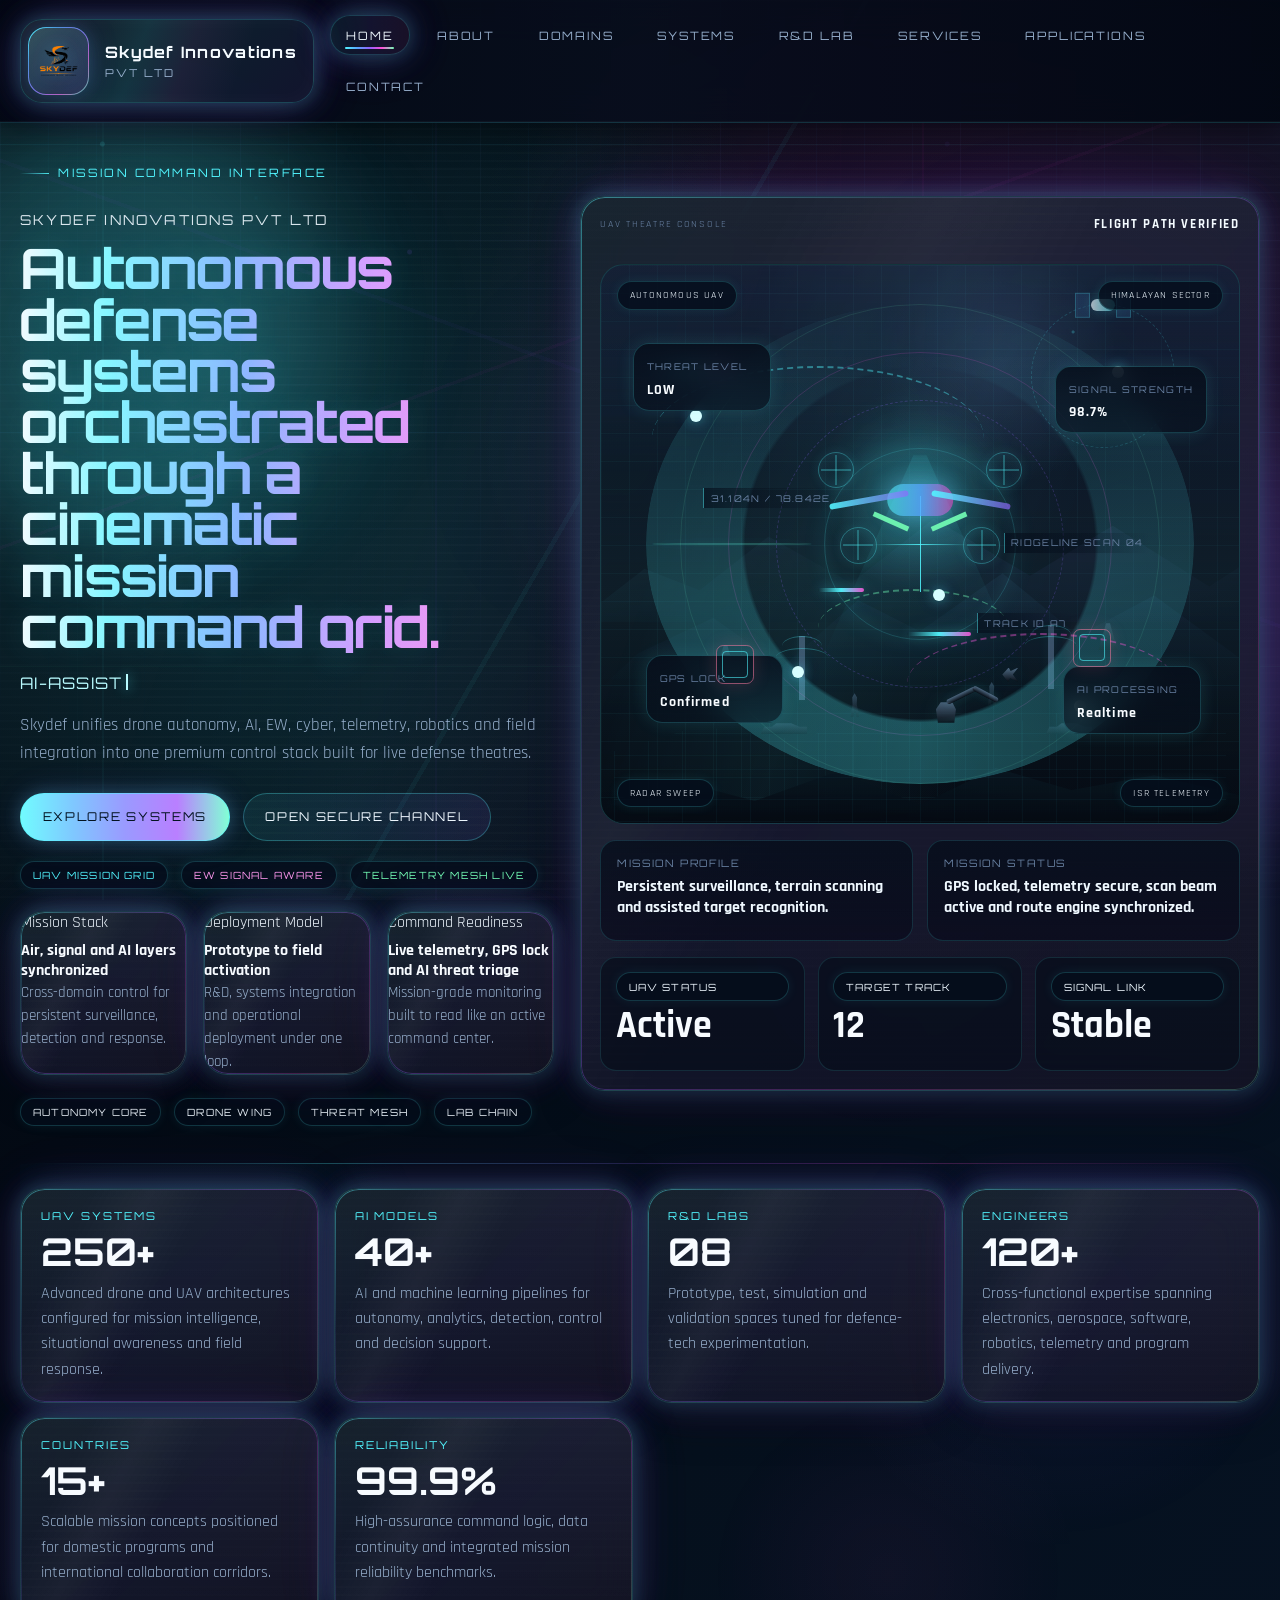
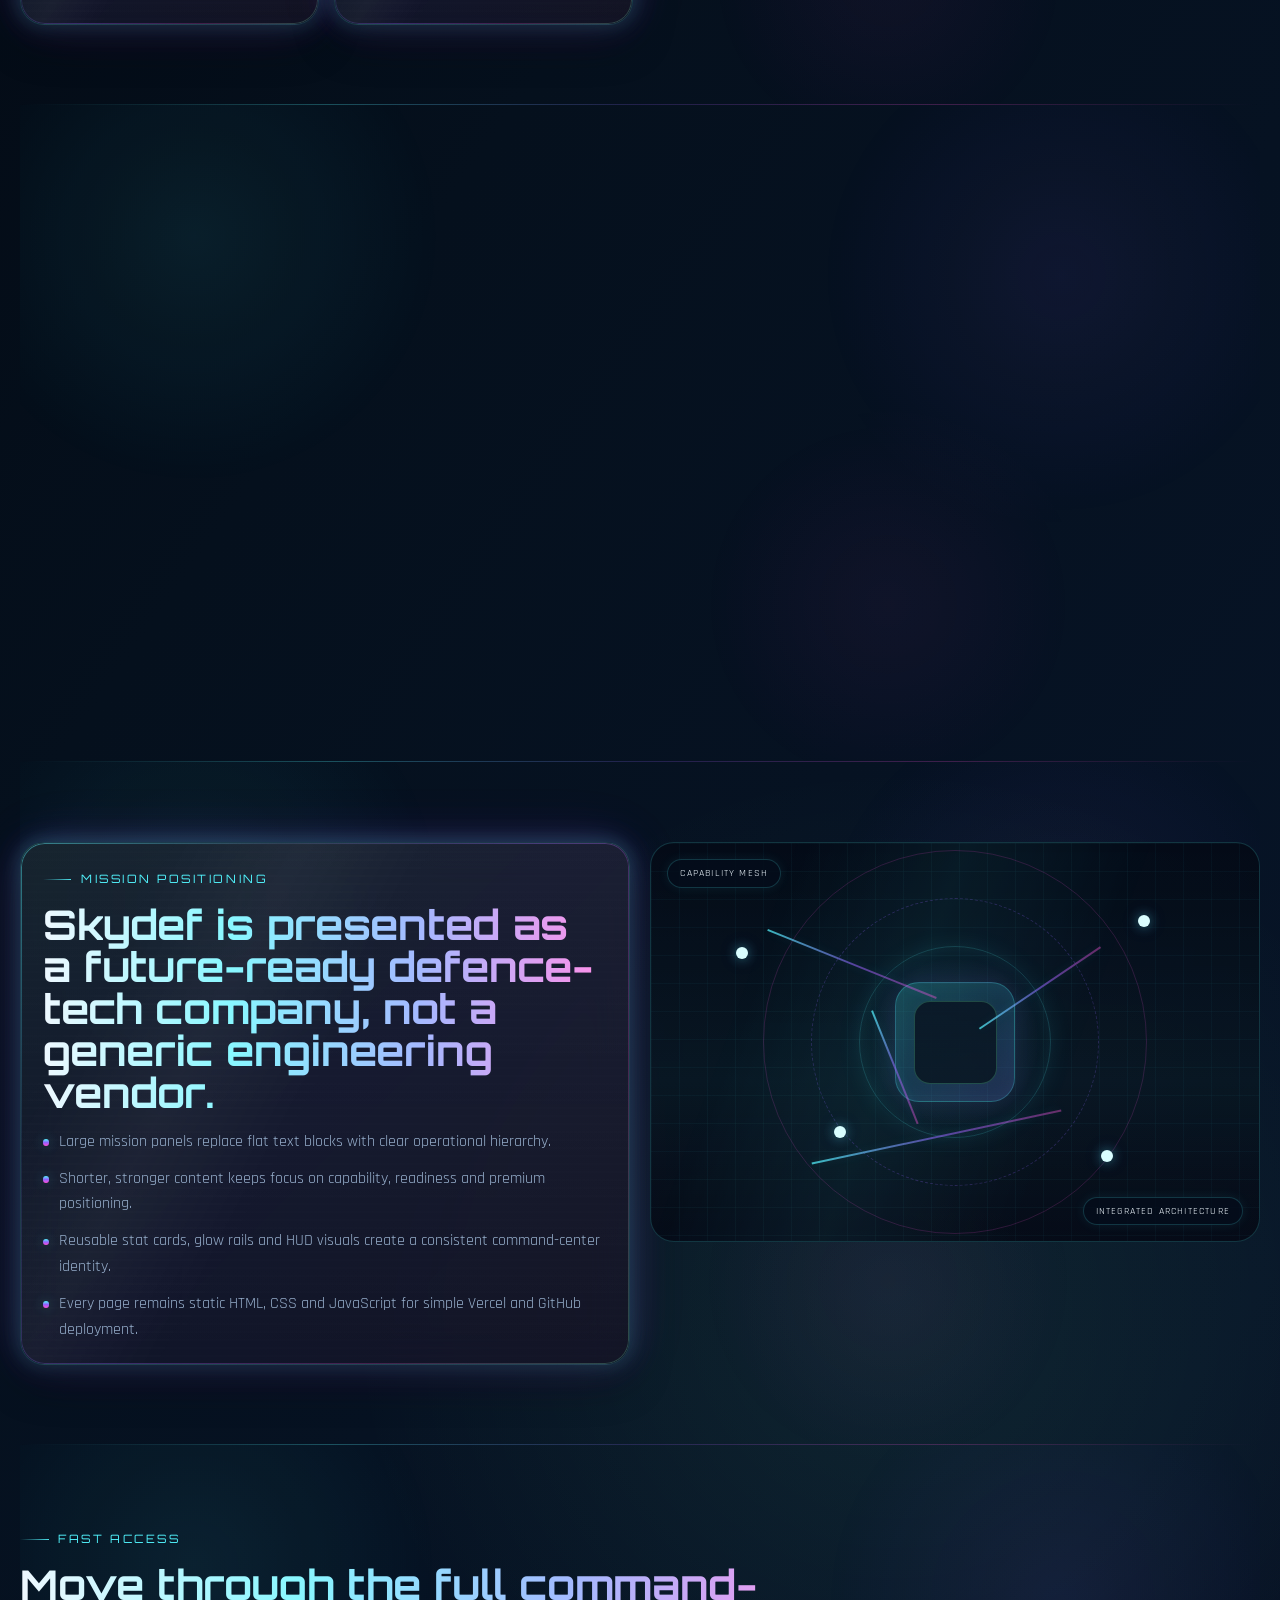
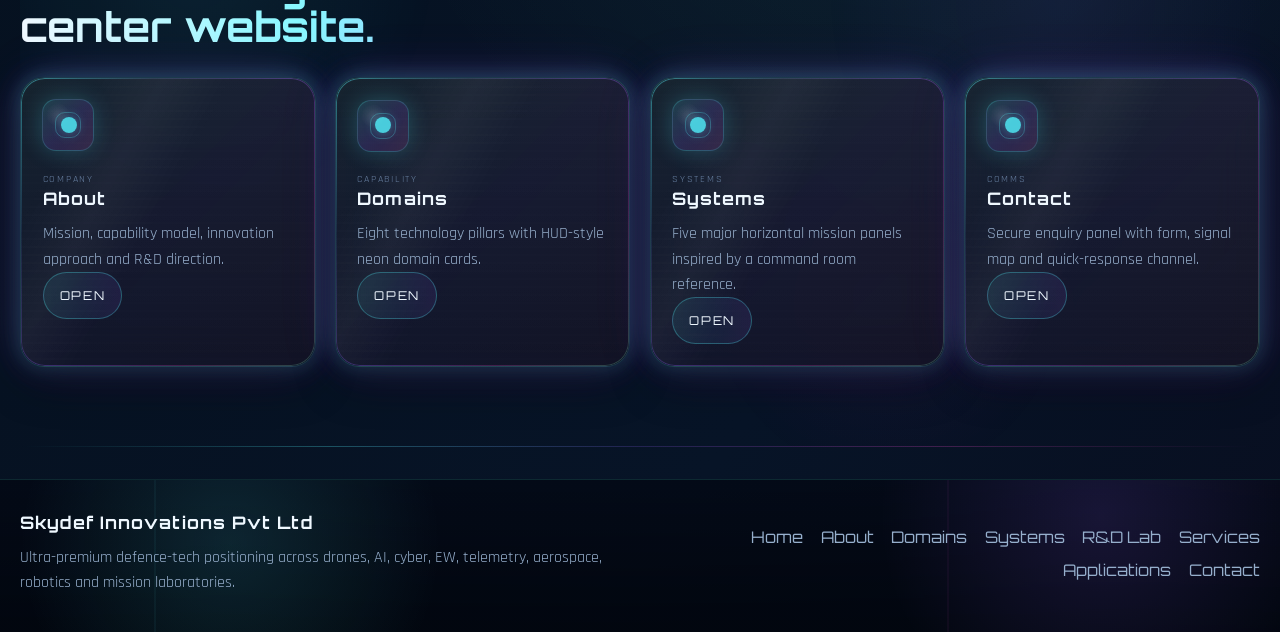
==== commit 3a5997f8: "Final hero alignment and battlefield visuals update" ====
--- a/index.html
+++ b/index.html
@@ -41,8 +41,12 @@
             <section class="section hero">
                 <div class="hero-copy reveal">
                     <p class="eyebrow">Mission Command Interface</p>
-                    <h1>Premium defence-tech systems engineered for autonomous air, cyber-electronic, telemetry and simulation theatres.</h1>
-                    <p class="lead">Skydef Innovations Pvt Ltd unifies AI, drone autonomy, EW, cyber, embedded electronics, aerospace, robotics and R&amp;D execution into one command-center-grade technology stack.</p>
+                    <p class="hero-company">Skydef Innovations Pvt Ltd</p>
+                    <h1>Autonomous defense systems orchestrated through a cinematic mission command grid.</h1>
+                    <p class="hero-subtitle">
+                        <span class="typing-text" data-typing-text="UAV surveillance mesh online.|AI-assisted target analysis engaged.|Telemetry corridor stabilized across mountain sectors.|Signal dominance layer verified for live operations.">UAV surveillance mesh online.</span>
+                    </p>
+                    <p class="lead">Skydef unifies drone autonomy, AI, EW, cyber, telemetry, robotics and field integration into one premium control stack built for live defense theatres.</p>
                     <div class="hero-actions">
                         <a href="systems.html" class="btn btn-primary">Explore Systems</a>
                         <a href="contact.html" class="btn btn-secondary">Open Secure Channel</a>
@@ -55,18 +59,18 @@
                     <div class="hero-metrics">
                         <article class="glass-card metric-card reveal">
                             <span>Mission Stack</span>
-                            <strong>AI + UAV + Cyber + EW + Telemetry</strong>
-                            <p>Integrated command architecture for mission-critical operations.</p>
+                            <strong>Air, signal and AI layers synchronized</strong>
+                            <p>Cross-domain control for persistent surveillance, detection and response.</p>
                         </article>
                         <article class="glass-card metric-card reveal">
-                            <span>Execution Model</span>
-                            <strong>R&amp;D, integration and field deployment</strong>
-                            <p>From concept validation to operational activation.</p>
+                            <span>Deployment Model</span>
+                            <strong>Prototype to field activation</strong>
+                            <p>R&amp;D, systems integration and operational deployment under one loop.</p>
                         </article>
                         <article class="glass-card metric-card reveal">
-                            <span>Visual Signature</span>
-                            <strong>HUD glass, neon rails and mission boards</strong>
-                            <p>Cinematic interface language for a premium defence-tech presence.</p>
+                            <span>Command Readiness</span>
+                            <strong>Live telemetry, GPS lock and AI threat triage</strong>
+                            <p>Mission-grade monitoring built to read like an active command center.</p>
                         </article>
                     </div>
                     <div class="nav-code">
@@ -83,11 +87,55 @@
                             <span>UAV Theatre Console</span>
                             <strong data-rotate-text="MISSION AI LOCKED|FLIGHT PATH VERIFIED|TELEMETRY BUS STABLE|CYBER WATCH ENABLED">MISSION AI LOCKED</strong>
                         </div>
-                        <div class="mission-stage">
+                        <div class="mission-stage mission-dashboard">
                             <span class="visual-tag tag-top-left">Autonomous UAV</span>
-                            <span class="visual-tag tag-top-right">Flight Corridor</span>
+                            <span class="visual-tag tag-top-right">Himalayan Sector</span>
                             <span class="visual-tag tag-bottom-left">Radar Sweep</span>
                             <span class="visual-tag tag-bottom-right">ISR Telemetry</span>
+                            <div class="sky-layer"></div>
+                            <div class="mountain-range mountain-back"></div>
+                            <div class="mountain-range mountain-mid"></div>
+                            <div class="mountain-range mountain-front"></div>
+                            <div class="terrain-grid"></div>
+                            <div class="satellite-orbit">
+                                <span class="satellite-body"></span>
+                            </div>
+                            <div class="scan-beam"></div>
+                            <div class="signal-wave wave-a"></div>
+                            <div class="signal-wave wave-b"></div>
+                            <div class="radar-station station-a"></div>
+                            <div class="radar-station station-b"></div>
+                            <div class="comm-tower tower-a"></div>
+                            <div class="comm-tower tower-b"></div>
+                            <div class="tank tank-a"></div>
+                            <div class="tank tank-b"></div>
+                            <div class="soldier soldier-a"></div>
+                            <div class="soldier soldier-b"></div>
+                            <div class="robotic-arm arm-a">
+                                <span class="arm-base"></span>
+                                <span class="arm-joint joint-1"></span>
+                                <span class="arm-joint joint-2"></span>
+                                <span class="arm-claw"></span>
+                            </div>
+                            <div class="data-widget widget-a">
+                                <span>Threat Level</span>
+                                <strong>LOW</strong>
+                            </div>
+                            <div class="data-widget widget-b">
+                                <span>Signal Strength</span>
+                                <strong>98.7%</strong>
+                            </div>
+                            <div class="data-widget widget-c">
+                                <span>GPS Lock</span>
+                                <strong>Confirmed</strong>
+                            </div>
+                            <div class="data-widget widget-d">
+                                <span>AI Processing</span>
+                                <strong>Realtime</strong>
+                            </div>
+                            <span class="coordinate-label coord-a">31.104N / 78.842E</span>
+                            <span class="coordinate-label coord-b">RIDGELINE SCAN 04</span>
+                            <span class="coordinate-label coord-c">TRACK ID A7</span>
                             <div class="hud-ring ring-1"></div>
                             <div class="hud-ring ring-2"></div>
                             <div class="hud-ring ring-3"></div>
@@ -95,6 +143,7 @@
                             <div class="radar-sweep"></div>
                             <div class="crosshair"></div>
                             <div class="drone-shell">
+                                <span class="drone-glow"></span>
                                 <span class="drone-core"></span>
                                 <span class="drone-wing left"></span>
                                 <span class="drone-wing right"></span>
@@ -113,30 +162,32 @@
                             <span class="flight-node node-c"></span>
                             <span class="flight-node node-d"></span>
                             <span class="flight-node node-e"></span>
+                            <span class="target-lock lock-a"></span>
+                            <span class="target-lock lock-b"></span>
                         </div>
                         <div class="hero-status-grid">
                             <div class="data-grid two-col">
                                 <div class="data-block">
                                     <span>Mission Profile</span>
-                                    <strong>Persistent surveillance, autonomous response and networked field visibility.</strong>
+                                    <strong>Persistent surveillance, terrain scanning and assisted target recognition.</strong>
                                 </div>
                                 <div class="data-block">
-                                    <span>Status Layer</span>
-                                    <strong>GPS locked, battery 100%, telemetry feed secure and route engine active.</strong>
+                                    <span>Mission Status</span>
+                                    <strong>GPS locked, telemetry secure, scan beam active and route engine synchronized.</strong>
                                 </div>
                             </div>
                             <div class="mini-stat-grid">
                                 <div class="mini-stat">
-                                    <span class="mini-stat-label">Uplink</span>
-                                    <strong class="mini-stat-value">99.9%</strong>
+                                    <span class="mini-stat-label">UAV Status</span>
+                                    <strong class="mini-stat-value">Active</strong>
                                 </div>
                                 <div class="mini-stat">
-                                    <span class="mini-stat-label">AI Assist</span>
-                                    <strong class="mini-stat-value">40+</strong>
+                                    <span class="mini-stat-label">Target Track</span>
+                                    <strong class="mini-stat-value">12</strong>
                                 </div>
                                 <div class="mini-stat">
-                                    <span class="mini-stat-label">Theatres</span>
-                                    <strong class="mini-stat-value">15+</strong>
+                                    <span class="mini-stat-label">Signal Link</span>
+                                    <strong class="mini-stat-value">Stable</strong>
                                 </div>
                             </div>
                         </div>
--- a/css/style.css
+++ b/css/style.css
@@ -643,11 +643,13 @@
 }
 
 .hero {
-    min-height: calc(100vh - 80px);
+    min-height: calc(100vh - 86px);
     display: grid;
-    grid-template-columns: 1.02fr 0.98fr;
-    gap: 1.6rem;
-    align-items: stretch;
+    grid-template-columns: minmax(0, 0.88fr) minmax(0, 1.12fr);
+    gap: clamp(1.4rem, 2vw, 2.3rem);
+    align-items: center;
+    padding-top: clamp(2rem, 3vw, 3rem);
+    padding-bottom: clamp(2rem, 3vw, 2.75rem);
 }
 
 .hero-page {
@@ -688,6 +690,20 @@
     display: flex;
     flex-direction: column;
     justify-content: center;
+    align-self: center;
+    gap: 0.8rem;
+    min-width: 0;
+    max-width: 39.5rem;
+    padding-top: 0.2rem;
+}
+
+.hero-company {
+    color: rgba(239, 248, 255, 0.9);
+    font-family: "Orbitron", sans-serif;
+    font-size: 0.86rem;
+    letter-spacing: 0.16em;
+    text-transform: uppercase;
+    margin-top: -0.15rem;
 }
 
 .eyebrow,
@@ -713,15 +729,21 @@
 }
 
 h1 {
-    font-size: clamp(2.9rem, 5vw, 5.5rem);
-    line-height: 0.96;
+    font-size: clamp(3rem, 5vw, 5.7rem);
+    line-height: 0.92;
     letter-spacing: -0.035em;
-    margin-bottom: 1.2rem;
+    margin-bottom: 0.15rem;
     background: linear-gradient(90deg, #f6fbff 0%, #8bf7ff 18%, #8eb7ff 45%, #db9cff 72%, #ff93eb 100%);
     -webkit-background-clip: text;
     background-clip: text;
     color: transparent;
     text-shadow: 0 0 30px rgba(82, 246, 255, 0.12);
+}
+
+.hero h1 {
+    font-size: clamp(2.85rem, 4.35vw, 5rem);
+    max-width: 10.5ch;
+    text-wrap: balance;
 }
 
 h2 {
@@ -749,6 +771,35 @@
 .lead {
     max-width: 42rem;
     font-size: 1.08rem;
+    margin-top: 0.1rem;
+}
+
+.hero-subtitle {
+    min-height: 1.7em;
+    max-width: 32rem;
+    color: #b9fbff;
+    font-size: 1rem;
+    letter-spacing: 0.08em;
+    text-transform: uppercase;
+    margin-top: 0.15rem;
+}
+
+.typing-text {
+    position: relative;
+    display: inline-block;
+    font-family: "Orbitron", sans-serif;
+}
+
+.typing-text::after {
+    content: "";
+    display: inline-block;
+    width: 0.12em;
+    height: 1em;
+    margin-left: 0.2em;
+    vertical-align: -0.08em;
+    background: currentColor;
+    box-shadow: 0 0 12px rgba(82, 246, 255, 0.7);
+    animation: caretBlink 0.95s steps(1) infinite;
 }
 
 .section-heading {
@@ -1029,7 +1080,7 @@
 }
 
 .hero-actions {
-    margin: 2rem 0 1.5rem;
+    margin: 0.85rem 0 0.45rem;
 }
 
 .status-chip,
@@ -1066,7 +1117,7 @@
 }
 
 .nav-code {
-    margin-top: 1.2rem;
+    margin-top: 0.65rem;
 }
 
 .hero-metrics,
@@ -1082,12 +1133,14 @@
 
 .hero-metrics {
     grid-template-columns: repeat(3, minmax(0, 1fr));
+    margin-top: 0.55rem;
+    align-items: stretch;
 }
 
 .metric-card,
 .signal-card,
 .info-card {
-    min-height: 8.2rem;
+    min-height: 8.6rem;
 }
 
 .metric-card span,
@@ -1110,7 +1163,8 @@
 
 .metric-card strong {
     display: block;
-    font-size: 1.02rem;
+    font-size: 0.98rem;
+    line-height: 1.3;
 }
 
 .metric-card p,
@@ -1118,7 +1172,7 @@
 .info-card p,
 .service-node p,
 .timeline-list p {
-    font-size: 0.96rem;
+    font-size: 0.92rem;
 }
 
 .stats-grid {
@@ -1158,6 +1212,22 @@
 .hero-console,
 .hero-side-card {
     height: 100%;
+}
+
+.hero-visual {
+    min-width: 0;
+    display: flex;
+    align-items: stretch;
+    align-self: center;
+}
+
+.hero-console {
+    width: 100%;
+    padding: 1.2rem;
+    display: grid;
+    gap: 1rem;
+    align-content: start;
+    min-width: 0;
 }
 
 .mission-stage,
@@ -1179,6 +1249,10 @@
     overflow: hidden;
 }
 
+.hero .mission-stage {
+    min-height: 35rem;
+}
+
 .mission-stage::before,
 .systems-map::before,
 .lab-stage::before,
@@ -1220,6 +1294,419 @@
     z-index: 2;
 }
 
+.mission-dashboard {
+    isolation: isolate;
+    --parallax-x: 0px;
+    --parallax-y: 0px;
+    background:
+        radial-gradient(circle at 50% 40%, rgba(82, 246, 255, 0.14), transparent 22%),
+        radial-gradient(circle at 62% 18%, rgba(150, 178, 255, 0.12), transparent 20%),
+        linear-gradient(180deg, rgba(6, 14, 28, 0.72) 0%, rgba(7, 17, 32, 0.78) 18%, rgba(10, 18, 28, 0.9) 55%, rgba(5, 10, 18, 0.98) 100%);
+}
+
+.sky-layer,
+.mountain-range,
+.terrain-grid,
+.satellite-orbit,
+.scan-beam,
+.radar-station,
+.comm-tower,
+.tank,
+.soldier,
+.robotic-arm,
+.data-widget,
+.coordinate-label,
+.target-lock {
+    position: absolute;
+}
+
+.sky-layer {
+    inset: 0;
+    background:
+        radial-gradient(circle at 18% 16%, rgba(255, 255, 255, 0.2) 0 1px, transparent 2px),
+        radial-gradient(circle at 74% 12%, rgba(82, 246, 255, 0.36) 0 1px, transparent 2px),
+        radial-gradient(circle at 82% 28%, rgba(255, 255, 255, 0.14) 0 1px, transparent 2px),
+        linear-gradient(180deg, rgba(95, 124, 184, 0.2), transparent 38%);
+    opacity: 0.7;
+    transform: translate(calc(var(--parallax-x) * -0.18), calc(var(--parallax-y) * -0.18));
+}
+
+.mountain-range {
+    left: -4%;
+    right: -4%;
+    background-repeat: no-repeat;
+    background-size: cover;
+    filter: drop-shadow(0 0 20px rgba(82, 246, 255, 0.08));
+}
+
+.mountain-back {
+    bottom: 36%;
+    height: 32%;
+    opacity: 0.35;
+    background:
+        linear-gradient(180deg, rgba(166, 194, 255, 0.18), rgba(17, 31, 58, 0.04)),
+        linear-gradient(90deg, rgba(82, 246, 255, 0.08), transparent 34%, rgba(147, 98, 255, 0.08) 72%, transparent 100%);
+    clip-path: polygon(0 100%, 10% 70%, 18% 82%, 28% 52%, 40% 78%, 52% 42%, 66% 74%, 78% 46%, 92% 80%, 100% 60%, 100% 100%);
+    transform: translate(calc(var(--parallax-x) * -0.08), calc(var(--parallax-y) * -0.08));
+}
+
+.mountain-mid {
+    bottom: 20%;
+    height: 40%;
+    opacity: 0.55;
+    background:
+        linear-gradient(180deg, rgba(85, 121, 173, 0.22), rgba(7, 14, 24, 0.06)),
+        linear-gradient(180deg, rgba(82, 246, 255, 0.08), transparent 55%);
+    clip-path: polygon(0 100%, 9% 74%, 20% 58%, 30% 80%, 41% 50%, 50% 64%, 62% 38%, 73% 66%, 84% 48%, 100% 84%, 100% 100%);
+    transform: translate(calc(var(--parallax-x) * -0.12), calc(var(--parallax-y) * -0.12));
+}
+
+.mountain-front {
+    bottom: 0;
+    height: 33%;
+    background:
+        linear-gradient(180deg, rgba(27, 57, 80, 0.35), rgba(5, 10, 18, 0.96)),
+        linear-gradient(90deg, rgba(82, 246, 255, 0.08), transparent 24%, rgba(82, 246, 255, 0.06) 72%, transparent 100%);
+    clip-path: polygon(0 100%, 8% 84%, 16% 78%, 26% 88%, 38% 72%, 50% 90%, 61% 70%, 72% 82%, 84% 74%, 100% 88%, 100% 100%);
+    transform: translate(calc(var(--parallax-x) * -0.18), calc(var(--parallax-y) * -0.18));
+}
+
+.terrain-grid {
+    left: 2%;
+    right: 2%;
+    bottom: 0;
+    height: 28%;
+    background:
+        repeating-linear-gradient(90deg, rgba(82, 246, 255, 0.12) 0 1px, transparent 1px 34px),
+        repeating-linear-gradient(180deg, rgba(82, 246, 255, 0.12) 0 1px, transparent 1px 22px);
+    clip-path: polygon(0 54%, 14% 38%, 29% 46%, 46% 32%, 58% 42%, 74% 28%, 100% 40%, 100% 100%, 0 100%);
+    opacity: 0.32;
+    animation: terrainPulse 6s ease-in-out infinite;
+    transform: translate(calc(var(--parallax-x) * -0.22), calc(var(--parallax-y) * -0.22));
+}
+
+.satellite-orbit {
+    top: 7%;
+    right: 10%;
+    width: 9rem;
+    height: 9rem;
+    border: 1px dashed rgba(82, 246, 255, 0.24);
+    border-radius: 50%;
+    opacity: 0.72;
+    animation: spinLoader 20s linear infinite;
+}
+
+.satellite-body {
+    position: absolute;
+    left: 50%;
+    top: 0;
+    width: 1.5rem;
+    height: 0.75rem;
+    border-radius: 999px;
+    background: linear-gradient(90deg, rgba(238, 248, 255, 0.95), rgba(82, 246, 255, 0.72));
+    box-shadow: 0 0 14px rgba(82, 246, 255, 0.32);
+    transform: translate(-50%, -50%);
+}
+
+.satellite-body::before,
+.satellite-body::after {
+    content: "";
+    position: absolute;
+    top: 50%;
+    width: 0.8rem;
+    height: 1.4rem;
+    transform: translateY(-50%);
+    border: 1px solid rgba(82, 246, 255, 0.3);
+    background: rgba(88, 166, 255, 0.16);
+}
+
+.satellite-body::before {
+    left: -1rem;
+}
+
+.satellite-body::after {
+    right: -1rem;
+}
+
+.scan-beam {
+    left: 50%;
+    top: 34%;
+    width: 20rem;
+    height: 16rem;
+    transform: translateX(-50%) translate(calc(var(--parallax-x) * 0.1), calc(var(--parallax-y) * 0.1));
+    background: linear-gradient(180deg, rgba(82, 246, 255, 0.16), rgba(82, 246, 255, 0.02) 75%, transparent 100%);
+    clip-path: polygon(48% 0, 52% 0, 88% 100%, 12% 100%);
+    filter: blur(2px);
+    opacity: 0.7;
+    animation: scanBeamMove 5.8s ease-in-out infinite;
+}
+
+.signal-wave {
+    bottom: 14%;
+    width: 10rem;
+    height: 4rem;
+    background: none;
+    border-top: 2px solid rgba(82, 246, 255, 0.3);
+    border-radius: 50%;
+    opacity: 0.45;
+}
+
+.wave-a {
+    left: 12%;
+    transform: rotate(-6deg);
+    animation: signalPulse 3.8s ease-in-out infinite;
+}
+
+.wave-b {
+    right: 10%;
+    bottom: 18%;
+    border-top-color: rgba(116, 255, 182, 0.28);
+    transform: rotate(8deg);
+    animation: signalPulse 4.4s ease-in-out infinite 0.9s;
+}
+
+.radar-station,
+.comm-tower,
+.tank,
+.soldier {
+    bottom: 16%;
+    background: linear-gradient(180deg, rgba(130, 170, 214, 0.3), rgba(8, 14, 22, 0.9));
+    box-shadow: 0 0 12px rgba(82, 246, 255, 0.08);
+}
+
+.robotic-arm {
+    bottom: 18%;
+    left: 52%;
+    width: 5.5rem;
+    height: 4.4rem;
+    z-index: 2;
+    filter: drop-shadow(0 0 10px rgba(82, 246, 255, 0.12));
+    animation: armShift 5.5s ease-in-out infinite;
+}
+
+.arm-base,
+.arm-joint,
+.arm-claw {
+    position: absolute;
+    display: block;
+    background: linear-gradient(180deg, rgba(170, 209, 255, 0.42), rgba(8, 14, 22, 0.9));
+}
+
+.arm-base {
+    left: 0.2rem;
+    bottom: 0;
+    width: 1.25rem;
+    height: 1.45rem;
+    clip-path: polygon(10% 100%, 0 42%, 24% 12%, 82% 12%, 100% 42%, 92% 100%);
+}
+
+.arm-joint {
+    height: 0.34rem;
+    border-radius: 999px;
+    box-shadow: 0 0 10px rgba(82, 246, 255, 0.12);
+}
+
+.joint-1 {
+    left: 0.9rem;
+    bottom: 1.1rem;
+    width: 2rem;
+    transform: rotate(-26deg);
+    transform-origin: left center;
+}
+
+.joint-2 {
+    left: 2.5rem;
+    bottom: 2rem;
+    width: 1.75rem;
+    transform: rotate(28deg);
+    transform-origin: left center;
+}
+
+.arm-claw {
+    right: 0.15rem;
+    bottom: 2.55rem;
+    width: 1rem;
+    height: 0.9rem;
+    clip-path: polygon(0 48%, 40% 0, 52% 24%, 100% 0, 66% 48%, 100% 100%, 48% 72%, 36% 100%);
+}
+
+.radar-station {
+    width: 2rem;
+    height: 2.4rem;
+    clip-path: polygon(20% 100%, 44% 30%, 56% 30%, 80% 100%);
+}
+
+.radar-station::before {
+    content: "";
+    position: absolute;
+    left: 50%;
+    top: -0.8rem;
+    width: 1.5rem;
+    height: 0.8rem;
+    border: 1px solid rgba(82, 246, 255, 0.3);
+    border-bottom: 0;
+    border-radius: 1.5rem 1.5rem 0 0;
+    transform: translateX(-50%);
+}
+
+.station-a {
+    left: 17%;
+    bottom: 27%;
+}
+
+.station-b {
+    right: 18%;
+    bottom: 31%;
+}
+
+.comm-tower {
+    width: 0.4rem;
+    height: 4rem;
+    background: rgba(166, 201, 255, 0.3);
+}
+
+.comm-tower::before,
+.comm-tower::after {
+    content: "";
+    position: absolute;
+    left: 50%;
+    width: 2.5rem;
+    height: 1.2rem;
+    border-top: 1px solid rgba(82, 246, 255, 0.3);
+    border-radius: 50%;
+    transform: translateX(-50%);
+    animation: signalPulse 3.6s ease-in-out infinite;
+}
+
+.comm-tower::after {
+    top: 0.7rem;
+    width: 3.3rem;
+    animation-delay: 0.5s;
+}
+
+.tower-a {
+    left: 31%;
+    bottom: 22%;
+}
+
+.tower-b {
+    right: 29%;
+    bottom: 24%;
+}
+
+.tank {
+    width: 2.9rem;
+    height: 1rem;
+    clip-path: polygon(0 100%, 8% 56%, 24% 56%, 34% 34%, 66% 34%, 84% 56%, 100% 56%, 100% 100%);
+}
+
+.tank::before {
+    content: "";
+    position: absolute;
+    left: 1.3rem;
+    top: -0.25rem;
+    width: 1rem;
+    height: 0.18rem;
+    background: rgba(190, 219, 255, 0.5);
+}
+
+.tank-a {
+    left: 25%;
+}
+
+.tank-b {
+    right: 23%;
+}
+
+.soldier {
+    width: 0.6rem;
+    height: 1.5rem;
+    clip-path: polygon(50% 0, 76% 18%, 72% 46%, 100% 100%, 70% 100%, 54% 66%, 38% 100%, 8% 100%, 28% 46%, 24% 18%);
+}
+
+.soldier-a {
+    left: 39%;
+    bottom: 19%;
+    animation: soldierWalk 4.4s ease-in-out infinite;
+}
+
+.soldier-b {
+    right: 38%;
+    bottom: 21%;
+    animation: soldierWalk 4.4s ease-in-out infinite 0.8s;
+}
+
+.data-widget {
+    z-index: 3;
+    min-width: 8.6rem;
+    padding: 0.7rem 0.8rem;
+    border-radius: 16px;
+    border: 1px solid rgba(82, 246, 255, 0.2);
+    background: linear-gradient(180deg, rgba(7, 15, 28, 0.88), rgba(7, 15, 28, 0.52));
+    box-shadow: 0 0 18px rgba(82, 246, 255, 0.12);
+    backdrop-filter: blur(12px);
+    transform: translate(calc(var(--parallax-x) * 0.08), calc(var(--parallax-y) * 0.08));
+}
+
+.data-widget span,
+.coordinate-label {
+    color: var(--text-dim);
+    font-family: "Orbitron", sans-serif;
+    font-size: 0.58rem;
+    letter-spacing: 0.14em;
+    text-transform: uppercase;
+}
+
+.data-widget strong {
+    display: block;
+    margin-top: 0.28rem;
+    color: #f8fcff;
+    font-size: 0.88rem;
+    letter-spacing: 0.08em;
+}
+
+.widget-a {
+    left: 5%;
+    top: 14%;
+}
+
+.widget-b {
+    right: 5%;
+    top: 18%;
+}
+
+.widget-c {
+    left: 7%;
+    bottom: 18%;
+}
+
+.widget-d {
+    right: 6%;
+    bottom: 16%;
+}
+
+.coordinate-label {
+    z-index: 3;
+    padding: 0.28rem 0.4rem;
+    border-left: 1px solid rgba(82, 246, 255, 0.4);
+    background: linear-gradient(90deg, rgba(5, 13, 27, 0.68), transparent);
+}
+
+.coord-a {
+    left: 16%;
+    top: 40%;
+}
+
+.coord-b {
+    right: 14%;
+    top: 48%;
+}
+
+.coord-c {
+    right: 26%;
+    bottom: 34%;
+}
+
 .tag-top-left {
     left: 1rem;
     top: 1rem;
@@ -1322,11 +1809,23 @@
 .drone-shell {
     position: absolute;
     left: 50%;
-    top: 50%;
+    top: 42%;
     width: 14rem;
     height: 8rem;
     transform: translate(-50%, -50%);
     animation: droneHover 6s ease-in-out infinite;
+    z-index: 4;
+}
+
+.drone-glow {
+    left: 50%;
+    top: 50%;
+    width: 11rem;
+    height: 11rem;
+    transform: translate(-50%, -50%);
+    border-radius: 50%;
+    background: radial-gradient(circle, rgba(82, 246, 255, 0.3), rgba(82, 246, 255, 0.08) 48%, transparent 72%);
+    filter: blur(10px);
 }
 
 .drone-shell span,
@@ -1537,6 +2036,35 @@
     top: 58%;
 }
 
+.target-lock {
+    z-index: 3;
+    width: 2.4rem;
+    height: 2.4rem;
+    border: 1px solid rgba(255, 122, 162, 0.55);
+    border-radius: 0.45rem;
+    box-shadow: 0 0 18px rgba(255, 122, 162, 0.16);
+    animation: lockPulse 2.8s ease-in-out infinite;
+}
+
+.target-lock::before,
+.target-lock::after {
+    content: "";
+    position: absolute;
+    inset: 0.3rem;
+    border: 1px solid rgba(82, 246, 255, 0.35);
+    border-radius: 0.25rem;
+}
+
+.lock-a {
+    left: 18%;
+    bottom: 25%;
+}
+
+.lock-b {
+    right: 20%;
+    bottom: 28%;
+}
+
 .diagram-line,
 .beam,
 .trace,
@@ -1618,6 +2146,7 @@
     border-radius: 16px;
     border: 1px solid rgba(82, 246, 255, 0.12);
     background: rgba(7, 14, 27, 0.66);
+    min-width: 0;
 }
 
 .info-strip {
@@ -1655,6 +2184,43 @@
     font-size: 1rem;
     color: var(--text);
     margin-bottom: 0.35rem;
+}
+
+@keyframes caretBlink {
+    0%, 49% { opacity: 1; }
+    50%, 100% { opacity: 0; }
+}
+
+@keyframes terrainPulse {
+    0%, 100% { opacity: 0.26; transform: translateY(0); }
+    50% { opacity: 0.4; transform: translateY(-0.18rem); }
+}
+
+@keyframes scanBeamMove {
+    0%, 100% { transform: translateX(-50%) rotate(-8deg); opacity: 0.5; }
+    50% { transform: translateX(-50%) rotate(9deg); opacity: 0.82; }
+}
+
+@keyframes signalPulse {
+    0%, 100% { opacity: 0.2; filter: drop-shadow(0 0 0 rgba(82, 246, 255, 0)); }
+    50% { opacity: 0.55; filter: drop-shadow(0 0 8px rgba(82, 246, 255, 0.25)); }
+}
+
+@keyframes lockPulse {
+    0%, 100% { transform: scale(1); opacity: 0.7; }
+    50% { transform: scale(1.08); opacity: 1; }
+}
+
+@keyframes armShift {
+    0%, 100% { transform: translateY(0) rotate(-2deg); }
+    50% { transform: translateY(-0.2rem) rotate(4deg); }
+}
+
+@keyframes soldierWalk {
+    0%, 100% { transform: translateX(0) scaleY(1); opacity: 0.7; }
+    25% { transform: translateX(0.12rem) translateY(-0.04rem) scaleY(0.98); }
+    50% { transform: translateX(0.24rem) scaleY(1); opacity: 0.95; }
+    75% { transform: translateX(0.12rem) translateY(-0.04rem) scaleY(0.98); }
 }
 
 .list {
@@ -2437,8 +3003,7 @@
     50% { filter: brightness(1.2); }
 }
 
-@media (max-width: 1100px) {
-    .hero,
+@media (max-width: 1180px) {
     .section-split,
     .feature-panel,
     .system-panel,
@@ -2452,8 +3017,27 @@
         min-height: auto;
     }
 
+    .hero {
+        grid-template-columns: minmax(0, 0.96fr) minmax(0, 1.04fr);
+        gap: 1.5rem;
+        padding-top: 1.6rem;
+        padding-bottom: 1.6rem;
+    }
+
+    .hero-copy,
+    .hero-visual {
+        max-width: none;
+    }
+
+    .hero-metrics {
+        grid-template-columns: repeat(2, minmax(0, 1fr));
+    }
+
+    .metric-card:last-child {
+        grid-column: 1 / -1;
+    }
+
     .stats-grid,
-    .hero-metrics,
     .panel-grid.four-col,
     .applications-grid,
     .sector-grid {
@@ -2473,7 +3057,7 @@
     }
 }
 
-@media (max-width: 760px) {
+@media (max-width: 1023px) {
     .navbar {
         flex-wrap: wrap;
     }
@@ -2491,6 +3075,7 @@
         border-radius: 20px;
         border: 1px solid rgba(82, 246, 255, 0.18);
         background: linear-gradient(180deg, rgba(4, 10, 22, 0.96), rgba(8, 12, 28, 0.94));
+        box-shadow: 0 18px 40px rgba(0, 0, 0, 0.36);
     }
 
     .nav-links.open {
@@ -2508,6 +3093,52 @@
     .brand-mark {
         width: 3.7rem;
         height: 3.7rem;
+    }
+
+    .hero {
+        grid-template-columns: 1fr;
+        gap: 1.4rem;
+        padding-top: 1.4rem;
+        align-items: start;
+    }
+
+    .hero-copy,
+    .hero-visual {
+        max-width: none;
+    }
+
+    .hero-visual {
+        order: 2;
+    }
+
+    .hero-actions {
+        width: 100%;
+    }
+
+    .hero-console {
+        padding: 1rem;
+    }
+
+    .hero .mission-stage {
+        min-height: 31rem;
+    }
+
+    .widget-a,
+    .widget-b {
+        top: 12%;
+    }
+
+    .widget-c,
+    .widget-d {
+        bottom: 14%;
+    }
+}
+
+@media (max-width: 760px) {
+    .navbar,
+    .section,
+    .footer-shell {
+        width: min(calc(100% - 1.25rem), var(--container));
     }
 
     .hero-metrics,
@@ -2534,12 +3165,43 @@
         padding: 4rem 0;
     }
 
-    h1 {
-        font-size: 2.5rem;
+    .hero {
+        gap: 1.2rem;
+        padding-top: 1rem;
+        padding-bottom: 1.2rem;
+    }
+
+    .hero-copy {
+        gap: 0.72rem;
+        padding-top: 0;
+    }
+
+    .hero h1 {
+        font-size: clamp(1.92rem, 8.8vw, 2.7rem);
+        max-width: none;
     }
 
     h2 {
         font-size: 1.8rem;
+    }
+
+    .hero-subtitle {
+        min-height: 2.4em;
+        font-size: 0.78rem;
+        letter-spacing: 0.04em;
+    }
+
+    .lead {
+        font-size: 1rem;
+    }
+
+    .hero-actions {
+        margin: 0.65rem 0 0.3rem;
+    }
+
+    .chip-row,
+    .nav-code {
+        gap: 0.55rem;
     }
 
     .mission-stage,
@@ -2554,6 +3216,45 @@
         min-height: 23rem;
     }
 
+    .hero .mission-stage {
+        min-height: 27rem;
+    }
+
+    .visual-tag,
+    .coordinate-label {
+        font-size: 0.52rem;
+    }
+
+    .data-widget {
+        min-width: 7.25rem;
+        padding: 0.6rem 0.65rem;
+    }
+
+    .data-widget strong {
+        font-size: 0.76rem;
+    }
+
+    .drone-shell {
+        width: 11rem;
+        height: 6.5rem;
+    }
+
+    .robotic-arm {
+        left: 54%;
+        width: 4.6rem;
+        height: 3.8rem;
+    }
+
+    .widget-a,
+    .widget-b {
+        min-width: 6.7rem;
+    }
+
+    .ring-1 { width: 9rem; height: 9rem; }
+    .ring-2 { width: 14rem; height: 14rem; }
+    .ring-3 { width: 18rem; height: 18rem; }
+    .ring-4 { width: 22rem; height: 22rem; }
+
     .sector-node {
         width: 4.8rem;
         min-height: 4.8rem;
@@ -2573,3 +3274,121 @@
         width: 100%;
     }
 }
+
+@media (max-width: 480px) {
+    .navbar,
+    .section,
+    .footer-shell {
+        width: min(calc(100% - 1rem), var(--container));
+    }
+
+    .brand {
+        gap: 0.75rem;
+        padding-right: 0.8rem;
+    }
+
+    .brand-text strong {
+        font-size: 0.84rem;
+    }
+
+    .brand-text small {
+        font-size: 0.6rem;
+    }
+
+    .hero {
+        padding-top: 1rem;
+        gap: 1.1rem;
+    }
+
+    .hero-console {
+        padding: 0.85rem;
+    }
+
+    .hero-company,
+    .eyebrow {
+        font-size: 0.66rem;
+        letter-spacing: 0.16em;
+    }
+
+    .hero h1 {
+        font-size: clamp(1.64rem, 8.2vw, 2.12rem);
+    }
+
+    .hero .mission-stage {
+        min-height: 23.5rem;
+        border-radius: 20px;
+    }
+
+    .visual-tag.tag-top-right,
+    .visual-tag.tag-bottom-left,
+    .coord-b,
+    .coord-c,
+    .widget-c,
+    .widget-d,
+    .robotic-arm,
+    .soldier-b,
+    .tank-b {
+        display: none;
+    }
+
+    .widget-a {
+        left: 4%;
+        top: 13%;
+    }
+
+    .widget-b {
+        right: 4%;
+        top: 18%;
+    }
+
+    .coord-a {
+        left: 10%;
+        top: 44%;
+    }
+
+    .drone-shell {
+        top: 44%;
+        width: 9rem;
+        height: 5.6rem;
+    }
+
+    .drone-core {
+        width: 3rem;
+        height: 1.5rem;
+    }
+
+    .drone-wing {
+        width: 3.4rem;
+    }
+
+    .drone-tail.left {
+        left: 2.7rem;
+    }
+
+    .drone-tail.right {
+        right: 2.7rem;
+    }
+
+    .drone-prop {
+        width: 1.7rem;
+        height: 1.7rem;
+    }
+
+    .drone-prop.p1,
+    .drone-prop.p2 {
+        top: 1rem;
+    }
+
+    .drone-prop.p3,
+    .drone-prop.p4 {
+        bottom: 0.3rem;
+    }
+
+    .mini-stat {
+        padding: 0.7rem;
+    }
+
+    .mini-stat-value {
+        font-size: 1.35rem;
+    }
+}
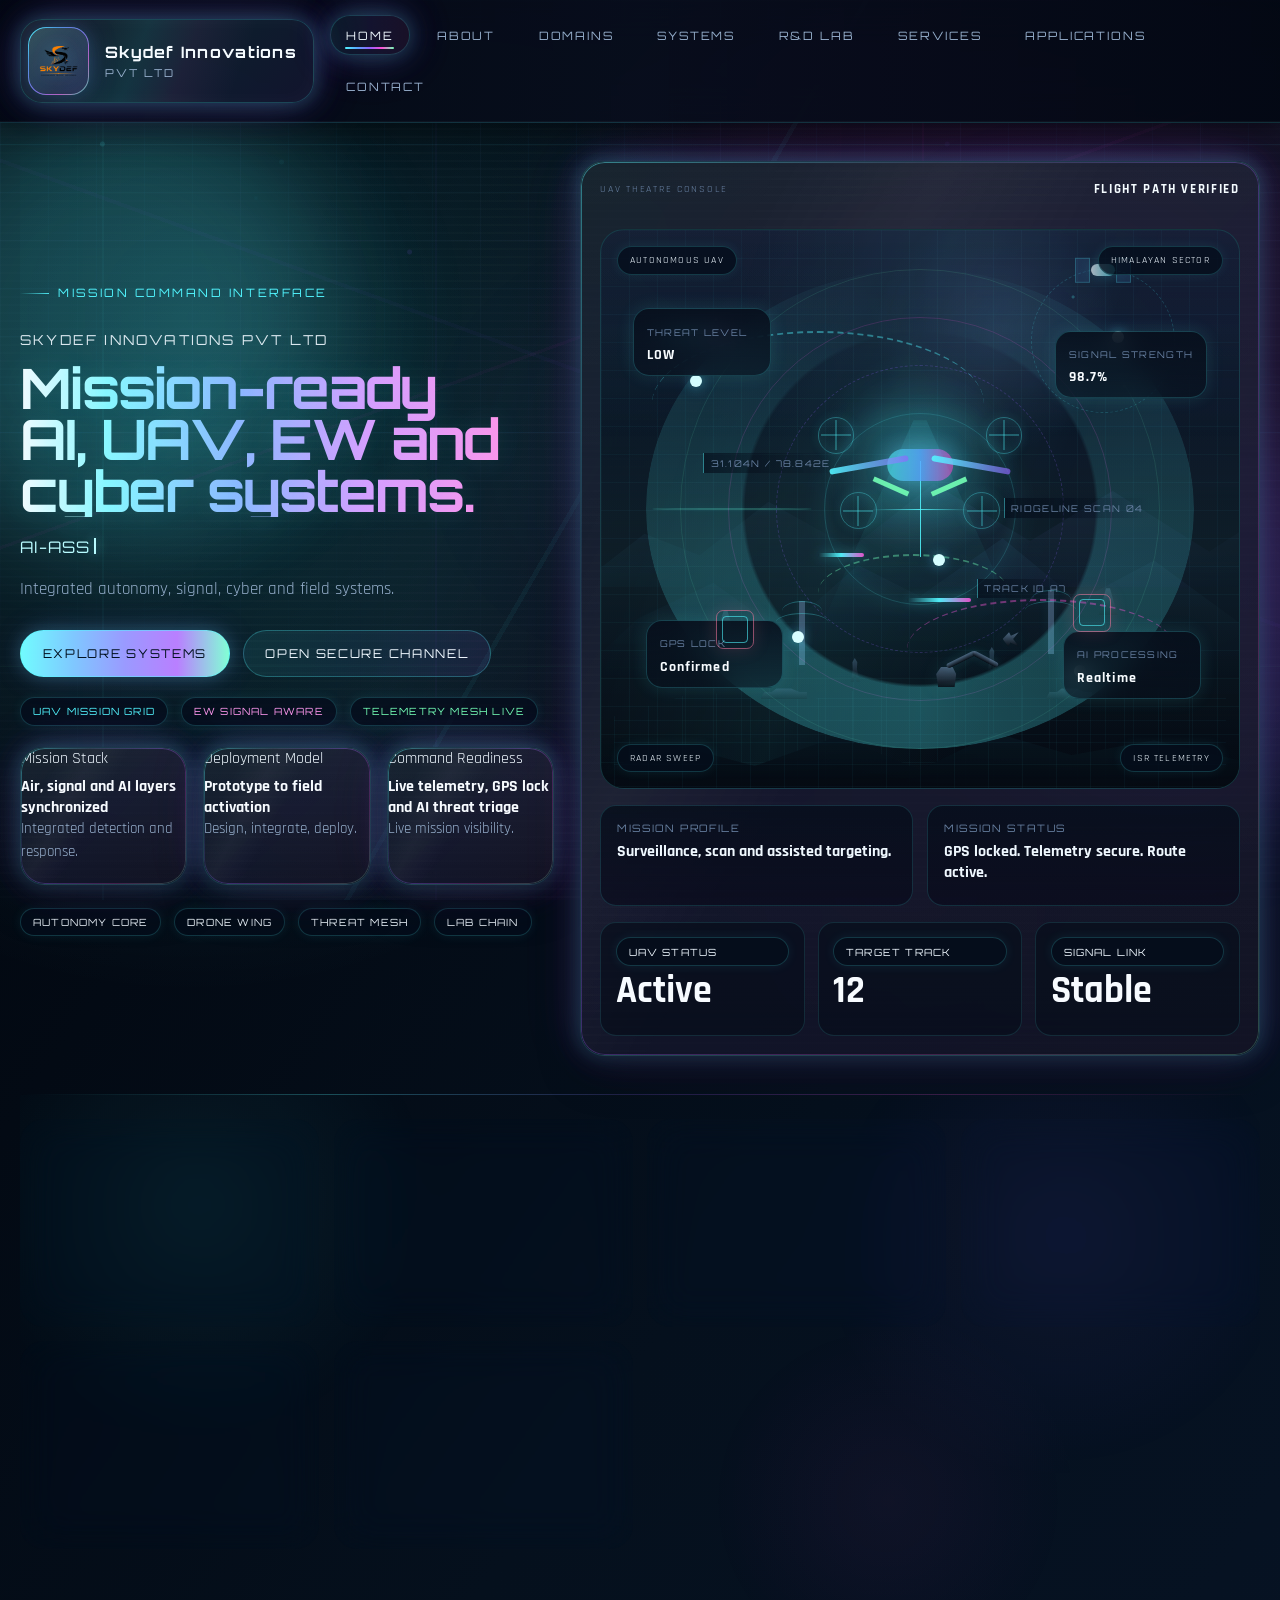
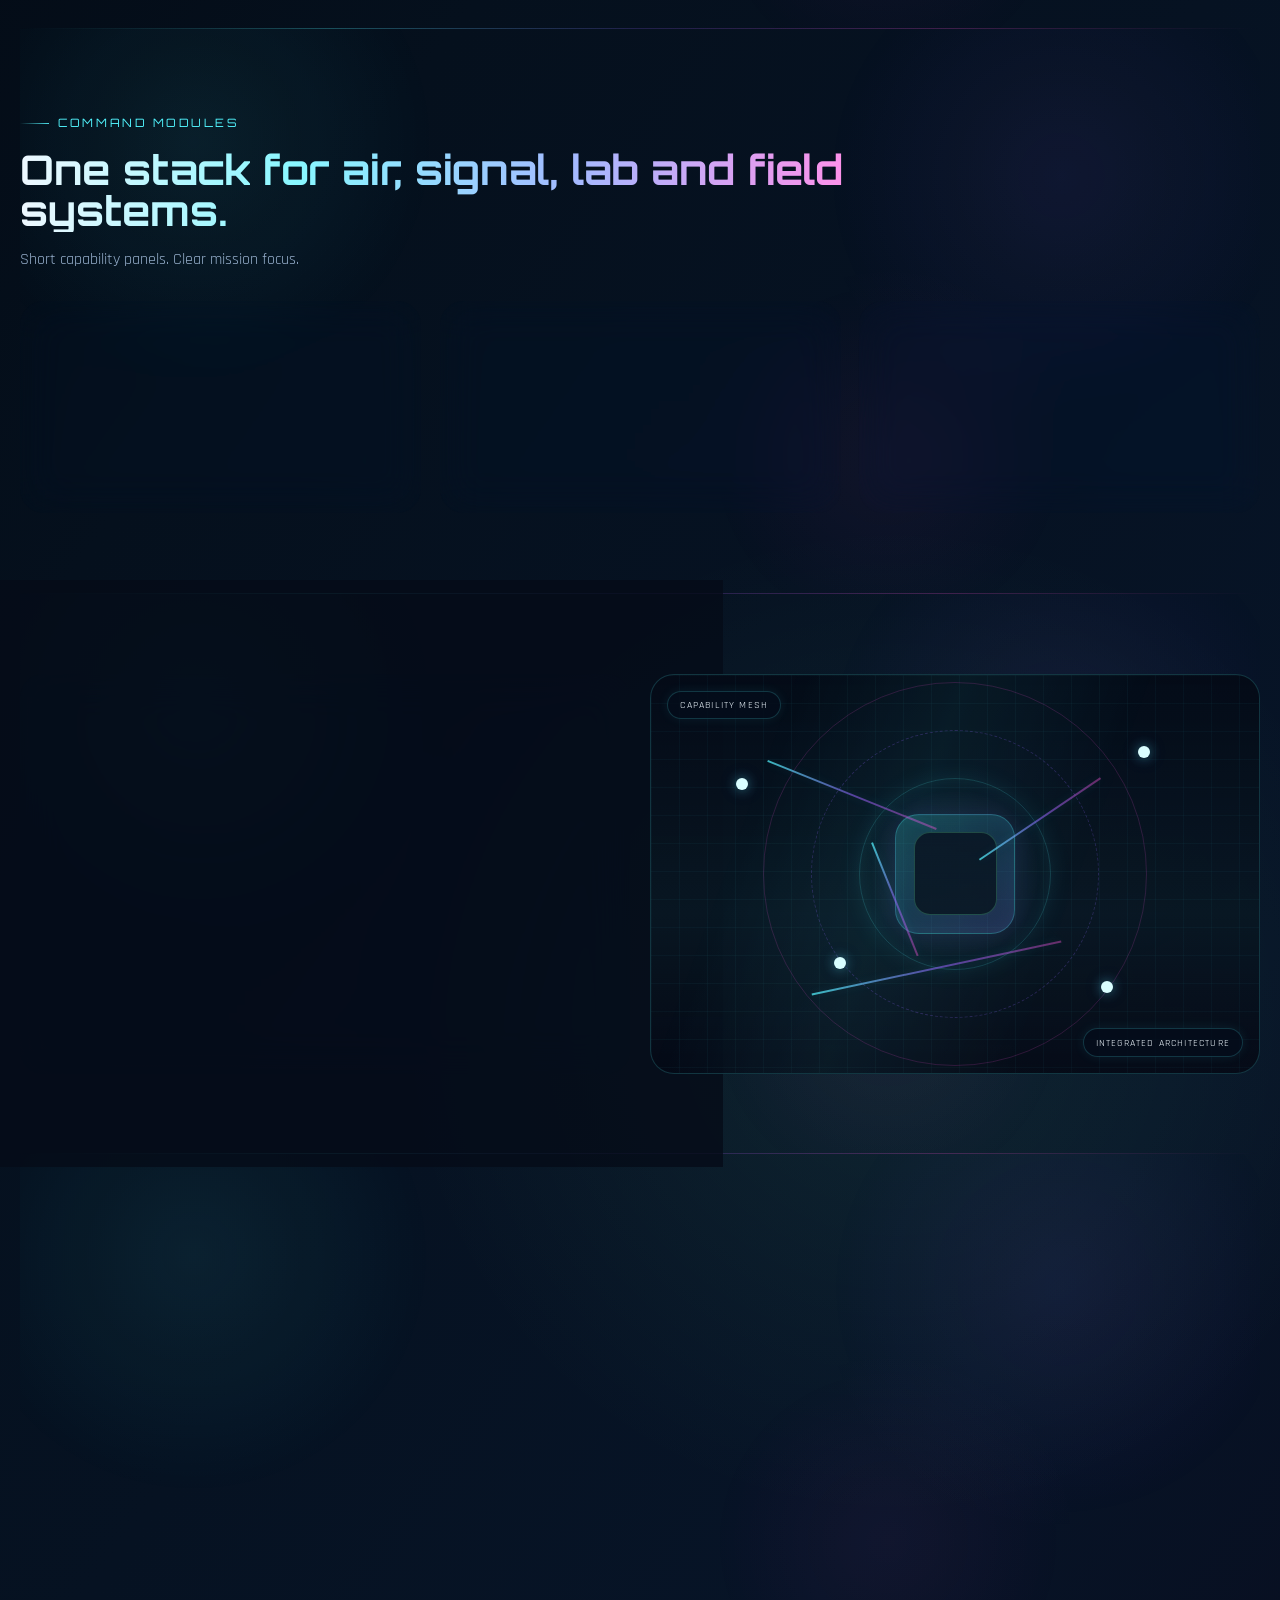
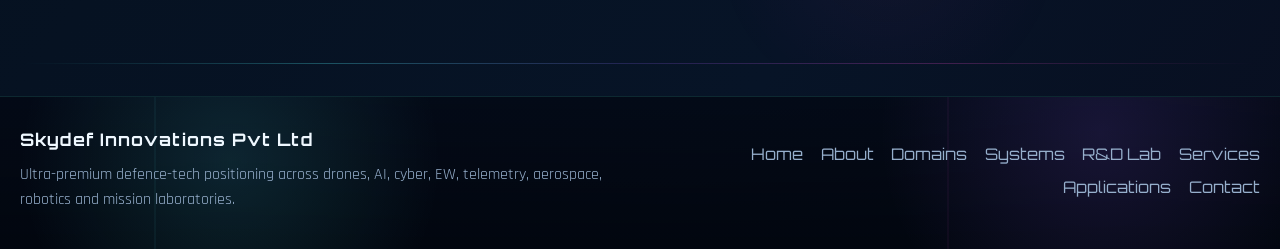
==== commit 5d7a3651: "Clean up website copy and reduce mobile text density" ====
--- a/index.html
+++ b/index.html
@@ -42,11 +42,11 @@
                 <div class="hero-copy reveal">
                     <p class="eyebrow">Mission Command Interface</p>
                     <p class="hero-company">Skydef Innovations Pvt Ltd</p>
-                    <h1>Autonomous defense systems orchestrated through a cinematic mission command grid.</h1>
+                    <h1>Mission-ready AI, UAV, EW and cyber systems.</h1>
                     <p class="hero-subtitle">
                         <span class="typing-text" data-typing-text="UAV surveillance mesh online.|AI-assisted target analysis engaged.|Telemetry corridor stabilized across mountain sectors.|Signal dominance layer verified for live operations.">UAV surveillance mesh online.</span>
                     </p>
-                    <p class="lead">Skydef unifies drone autonomy, AI, EW, cyber, telemetry, robotics and field integration into one premium control stack built for live defense theatres.</p>
+                    <p class="lead">Integrated autonomy, signal, cyber and field systems.</p>
                     <div class="hero-actions">
                         <a href="systems.html" class="btn btn-primary">Explore Systems</a>
                         <a href="contact.html" class="btn btn-secondary">Open Secure Channel</a>
@@ -60,17 +60,17 @@
                         <article class="glass-card metric-card reveal">
                             <span>Mission Stack</span>
                             <strong>Air, signal and AI layers synchronized</strong>
-                            <p>Cross-domain control for persistent surveillance, detection and response.</p>
+                            <p>Integrated detection and response.</p>
                         </article>
                         <article class="glass-card metric-card reveal">
                             <span>Deployment Model</span>
                             <strong>Prototype to field activation</strong>
-                            <p>R&amp;D, systems integration and operational deployment under one loop.</p>
+                            <p>Design, integrate, deploy.</p>
                         </article>
                         <article class="glass-card metric-card reveal">
                             <span>Command Readiness</span>
                             <strong>Live telemetry, GPS lock and AI threat triage</strong>
-                            <p>Mission-grade monitoring built to read like an active command center.</p>
+                            <p>Live mission visibility.</p>
                         </article>
                     </div>
                     <div class="nav-code">
@@ -169,11 +169,11 @@
                             <div class="data-grid two-col">
                                 <div class="data-block">
                                     <span>Mission Profile</span>
-                                    <strong>Persistent surveillance, terrain scanning and assisted target recognition.</strong>
+                                    <strong>Surveillance, scan and assisted targeting.</strong>
                                 </div>
                                 <div class="data-block">
                                     <span>Mission Status</span>
-                                    <strong>GPS locked, telemetry secure, scan beam active and route engine synchronized.</strong>
+                                    <strong>GPS locked. Telemetry secure. Route active.</strong>
                                 </div>
                             </div>
                             <div class="mini-stat-grid">
@@ -197,41 +197,41 @@
 
             <section class="section stat-strip">
                 <div class="stats-grid">
-                    <article class="stat-panel reveal"><span class="stat-label">UAV Systems</span><strong class="stat-number">250+</strong><p>Advanced drone and UAV architectures configured for mission intelligence, situational awareness and field response.</p></article>
-                    <article class="stat-panel reveal"><span class="stat-label">AI Models</span><strong class="stat-number">40+</strong><p>AI and machine learning pipelines for autonomy, analytics, detection, control and decision support.</p></article>
-                    <article class="stat-panel reveal"><span class="stat-label">R&amp;D Labs</span><strong class="stat-number">08</strong><p>Prototype, test, simulation and validation spaces tuned for defence-tech experimentation.</p></article>
-                    <article class="stat-panel reveal"><span class="stat-label">Engineers</span><strong class="stat-number">120+</strong><p>Cross-functional expertise spanning electronics, aerospace, software, robotics, telemetry and program delivery.</p></article>
-                    <article class="stat-panel reveal"><span class="stat-label">Countries</span><strong class="stat-number">15+</strong><p>Scalable mission concepts positioned for domestic programs and international collaboration corridors.</p></article>
-                    <article class="stat-panel reveal"><span class="stat-label">Reliability</span><strong class="stat-number">99.9%</strong><p>High-assurance command logic, data continuity and integrated mission reliability benchmarks.</p></article>
+                    <article class="stat-panel reveal"><span class="stat-label">UAV Systems</span><strong class="stat-number">250+</strong><p>Autonomous air platforms.</p></article>
+                    <article class="stat-panel reveal"><span class="stat-label">AI Models</span><strong class="stat-number">40+</strong><p>Mission AI pipelines.</p></article>
+                    <article class="stat-panel reveal"><span class="stat-label">R&amp;D Labs</span><strong class="stat-number">08</strong><p>Prototype and validation labs.</p></article>
+                    <article class="stat-panel reveal"><span class="stat-label">Engineers</span><strong class="stat-number">120+</strong><p>Cross-domain mission teams.</p></article>
+                    <article class="stat-panel reveal"><span class="stat-label">Countries</span><strong class="stat-number">15+</strong><p>Global program reach.</p></article>
+                    <article class="stat-panel reveal"><span class="stat-label">Reliability</span><strong class="stat-number">99.9%</strong><p>Command-grade continuity.</p></article>
                 </div>
             </section>
 
             <section class="section">
                 <div class="section-heading reveal">
                     <p class="section-kicker">Command Modules</p>
-                    <h2>One interface for air systems, cyber-electronic operations, simulation labs and field deployment.</h2>
-                    <p>Each module is short, visual and operationally framed to read like a modern defence command dashboard rather than a conventional corporate page.</p>
+                    <h2>One stack for air, signal, lab and field systems.</h2>
+                    <p>Short capability panels. Clear mission focus.</p>
                 </div>
                 <div class="panel-grid three-col">
                     <article class="command-panel reveal">
                         <div class="domain-icon"></div>
                         <span class="card-kicker">01 / Autonomous Air</span>
                         <h3>Drone and UAV Mission Layer</h3>
-                        <p>Airframes, payloads, navigation logic, telemetry and intelligent flight control.</p>
+                        <p>Airframes, payloads and flight control.</p>
                         <div class="status-bar"><span class="status-bar-fill" style="--fill:88%"></span></div>
                     </article>
                     <article class="command-panel reveal">
                         <div class="domain-icon"></div>
                         <span class="card-kicker">02 / AI Decision Stack</span>
                         <h3>Machine Learning and Robotics</h3>
-                        <p>Autonomous actions, robotic workflows, analytics and adaptive mission software.</p>
+                        <p>Autonomy, robotics and analytics.</p>
                         <div class="status-bar"><span class="status-bar-fill" style="--fill:82%"></span></div>
                     </article>
                     <article class="command-panel reveal">
                         <div class="domain-icon"></div>
                         <span class="card-kicker">03 / Signal Dominance</span>
                         <h3>Cyber, EW and Telemetry Mesh</h3>
-                        <p>Secure communication, EW awareness, telemetry continuity and connected operations.</p>
+                        <p>Secure comms, EW and telemetry.</p>
                         <div class="status-bar"><span class="status-bar-fill" style="--fill:91%"></span></div>
                     </article>
                 </div>
@@ -241,12 +241,11 @@
                 <div class="section-split">
                     <article class="glass-card card-pad reveal">
                         <p class="section-kicker">Mission Positioning</p>
-                        <h2>Skydef is presented as a future-ready defence-tech company, not a generic engineering vendor.</h2>
+                        <h2>Built as a defence-tech command brand.</h2>
                         <ul class="list">
-                            <li>Large mission panels replace flat text blocks with clear operational hierarchy.</li>
-                            <li>Shorter, stronger content keeps focus on capability, readiness and premium positioning.</li>
-                            <li>Reusable stat cards, glow rails and HUD visuals create a consistent command-center identity.</li>
-                            <li>Every page remains static HTML, CSS and JavaScript for simple Vercel and GitHub deployment.</li>
+                            <li>Operational hierarchy first.</li>
+                            <li>Short copy. Strong capability framing.</li>
+                            <li>Consistent HUD visual language.</li>
                         </ul>
                     </article>
                     <article class="visual-panel reveal">
@@ -273,35 +272,35 @@
             <section class="section">
                 <div class="section-heading reveal">
                     <p class="section-kicker">Fast Access</p>
-                    <h2>Move through the full command-center website.</h2>
+                    <h2>Move through the command stack.</h2>
                 </div>
                 <div class="panel-grid four-col">
                     <article class="glass-card mini-panel reveal">
                         <div class="domain-icon"></div>
                         <span class="card-kicker">Company</span>
                         <h3>About</h3>
-                        <p>Mission, capability model, innovation approach and R&amp;D direction.</p>
+                        <p>Mission, capability and R&amp;D.</p>
                         <a href="about.html" class="btn btn-ghost">Open</a>
                     </article>
                     <article class="glass-card mini-panel reveal">
                         <div class="domain-icon"></div>
                         <span class="card-kicker">Capability</span>
                         <h3>Domains</h3>
-                        <p>Eight technology pillars with HUD-style neon domain cards.</p>
+                        <p>Eight core technology pillars.</p>
                         <a href="domains.html" class="btn btn-ghost">Open</a>
                     </article>
                     <article class="glass-card mini-panel reveal">
                         <div class="domain-icon"></div>
                         <span class="card-kicker">Systems</span>
                         <h3>Systems</h3>
-                        <p>Five major horizontal mission panels inspired by a command room reference.</p>
+                        <p>Five mission system panels.</p>
                         <a href="systems.html" class="btn btn-ghost">Open</a>
                     </article>
                     <article class="glass-card mini-panel reveal">
                         <div class="domain-icon"></div>
                         <span class="card-kicker">Comms</span>
                         <h3>Contact</h3>
-                        <p>Secure enquiry panel with form, signal map and quick-response channel.</p>
+                        <p>Secure enquiry and response channel.</p>
                         <a href="contact.html" class="btn btn-ghost">Open</a>
                     </article>
                 </div>
--- a/css/style.css
+++ b/css/style.css
@@ -1302,6 +1302,8 @@
         radial-gradient(circle at 50% 40%, rgba(82, 246, 255, 0.14), transparent 22%),
         radial-gradient(circle at 62% 18%, rgba(150, 178, 255, 0.12), transparent 20%),
         linear-gradient(180deg, rgba(6, 14, 28, 0.72) 0%, rgba(7, 17, 32, 0.78) 18%, rgba(10, 18, 28, 0.9) 55%, rgba(5, 10, 18, 0.98) 100%);
+    backface-visibility: hidden;
+    transform: translateZ(0);
 }
 
 .sky-layer,
@@ -1439,6 +1441,8 @@
     filter: blur(2px);
     opacity: 0.7;
     animation: scanBeamMove 5.8s ease-in-out infinite;
+    backface-visibility: hidden;
+    will-change: transform, opacity;
 }
 
 .signal-wave {
@@ -1482,6 +1486,8 @@
     z-index: 2;
     filter: drop-shadow(0 0 10px rgba(82, 246, 255, 0.12));
     animation: armShift 5.5s ease-in-out infinite;
+    backface-visibility: hidden;
+    will-change: transform;
 }
 
 .arm-base,
@@ -1628,12 +1634,16 @@
     left: 39%;
     bottom: 19%;
     animation: soldierWalk 4.4s ease-in-out infinite;
+    backface-visibility: hidden;
+    will-change: transform, opacity;
 }
 
 .soldier-b {
     right: 38%;
     bottom: 21%;
     animation: soldierWalk 4.4s ease-in-out infinite 0.8s;
+    backface-visibility: hidden;
+    will-change: transform, opacity;
 }
 
 .data-widget {
@@ -1815,6 +1825,8 @@
     transform: translate(-50%, -50%);
     animation: droneHover 6s ease-in-out infinite;
     z-index: 4;
+    backface-visibility: hidden;
+    will-change: transform;
 }
 
 .drone-glow {
@@ -3392,3 +3404,258 @@
         font-size: 1.35rem;
     }
 }
+
+@media (max-width: 768px) {
+    body,
+    body::before,
+    body::after,
+    .ambient::before,
+    .ambient::after,
+    .circuit-overlay::before,
+    .circuit-overlay::after,
+    .hud-overlay::before,
+    .hud-overlay::after,
+    .glass-card::before,
+    .glass-card::after,
+    .command-panel::before,
+    .command-panel::after,
+    .stat-panel::before,
+    .stat-panel::after,
+    .system-panel::before,
+    .system-panel::after,
+    .mission-board::before,
+    .mission-board::after,
+    .contact-card::before,
+    .contact-card::after,
+    .contact-form::before,
+    .contact-form::after,
+    .domain-card::before,
+    .domain-card::after,
+    .service-card::before,
+    .service-card::after,
+    .sector-card::before,
+    .sector-card::after,
+    .mini-panel::before,
+    .mini-panel::after,
+    .capability-card::before,
+    .capability-card::after,
+    .flow-card::before,
+    .flow-card::after,
+    .timeline-card::before,
+    .timeline-card::after,
+    .signal-card::before,
+    .signal-card::after,
+    .lab-card::before,
+    .lab-card::after,
+    .info-card::before,
+    .info-card::after,
+    .feature-panel::before,
+    .feature-panel::after,
+    .mission-stage::after,
+    .systems-map::after,
+    .lab-stage::after,
+    .service-stage::after,
+    .sector-stage::after,
+    .contact-stage::after,
+    .about-stage::after,
+    .visual-frame::after,
+    .hero-hud::after {
+        animation: none !important;
+    }
+
+    body {
+        animation: none;
+        transition: opacity 0.35s ease;
+    }
+
+    body::after,
+    .circuit-overlay::after,
+    .hud-overlay::before,
+    .hud-overlay::after,
+    .particle-field {
+        display: none;
+    }
+
+    .ambient::before,
+    .ambient::after {
+        filter: blur(34px);
+        opacity: 0.16;
+    }
+
+    .grid-overlay,
+    .circuit-overlay,
+    .hud-overlay {
+        opacity: 0.12;
+    }
+
+    .site-header,
+    .glass-card,
+    .command-panel,
+    .stat-panel,
+    .system-panel,
+    .mission-board,
+    .contact-card,
+    .contact-form,
+    .domain-card,
+    .service-card,
+    .sector-card,
+    .mini-panel,
+    .capability-card,
+    .flow-card,
+    .timeline-card,
+    .signal-card,
+    .lab-card,
+    .info-card,
+    .feature-panel,
+    .data-widget {
+        backdrop-filter: none;
+    }
+
+    .glass-card,
+    .command-panel,
+    .stat-panel,
+    .system-panel,
+    .mission-board,
+    .contact-card,
+    .contact-form,
+    .domain-card,
+    .service-card,
+    .sector-card,
+    .mini-panel,
+    .capability-card,
+    .flow-card,
+    .timeline-card,
+    .signal-card,
+    .lab-card,
+    .info-card,
+    .feature-panel,
+    .data-widget,
+    .status-chip,
+    .nav-code span,
+    .visual-tag,
+    .btn,
+    .brand,
+    .brand-mark,
+    .hud-ring,
+    .radar-sweep,
+    .drone-glow,
+    .drone-prop,
+    .flight-path,
+    .target-lock {
+        box-shadow: none !important;
+        filter: none !important;
+    }
+
+    .mission-dashboard,
+    .drone-shell,
+    .scan-beam,
+    .robotic-arm,
+    .soldier-a,
+    .soldier-b,
+    .data-widget,
+    .sky-layer,
+    .mountain-back,
+    .mountain-mid,
+    .mountain-front,
+    .terrain-grid {
+        transform: translate3d(0, 0, 0) !important;
+    }
+
+    .drone-shell {
+        animation: droneHover 18s ease-in-out infinite;
+    }
+
+    .robotic-arm,
+    .soldier-a,
+    .soldier-b,
+    .radar-sweep,
+    .scan-beam,
+    .wave-a,
+    .wave-b,
+    .satellite-orbit,
+    .ring-2,
+    .ring-3,
+    .ring-4,
+    .flight-path::after,
+    .path-a,
+    .path-b,
+    .path-c,
+    .target-lock {
+        animation: none !important;
+    }
+
+    .ring-1 {
+        animation: pulseScale 14s ease-in-out infinite;
+    }
+
+    .mission-stage,
+    .hero-console,
+    .hero-visual,
+    .hero-copy {
+        backface-visibility: hidden;
+        transform: translateZ(0);
+    }
+}
+
+@media (max-width: 480px) {
+    .grid-overlay,
+    .circuit-overlay,
+    .hud-overlay {
+        opacity: 0.08;
+    }
+
+    .ambient::before,
+    .ambient::after {
+        opacity: 0.1;
+        filter: blur(26px);
+    }
+
+    .hero-console,
+    .mission-stage {
+        border-color: rgba(82, 246, 255, 0.14);
+    }
+
+    .widget-a,
+    .widget-b,
+    .coord-a,
+    .ring-1,
+    .drone-glow {
+        opacity: 0.78;
+    }
+}
+
+@media (prefers-reduced-motion: reduce) {
+    html {
+        scroll-behavior: auto;
+    }
+
+    *,
+    *::before,
+    *::after {
+        animation-duration: 0.01ms !important;
+        animation-iteration-count: 1 !important;
+        transition-duration: 0.01ms !important;
+    }
+
+    body,
+    body::before,
+    body::after,
+    .ambient::before,
+    .ambient::after,
+    .particle-field,
+    .circuit-overlay::before,
+    .circuit-overlay::after,
+    .hud-overlay::before,
+    .hud-overlay::after,
+    .mission-stage::after,
+    .systems-map::after,
+    .lab-stage::after,
+    .service-stage::after,
+    .sector-stage::after,
+    .contact-stage::after,
+    .about-stage::after,
+    .visual-frame::after,
+    .hero-hud::after {
+        animation: none !important;
+    }
+}
